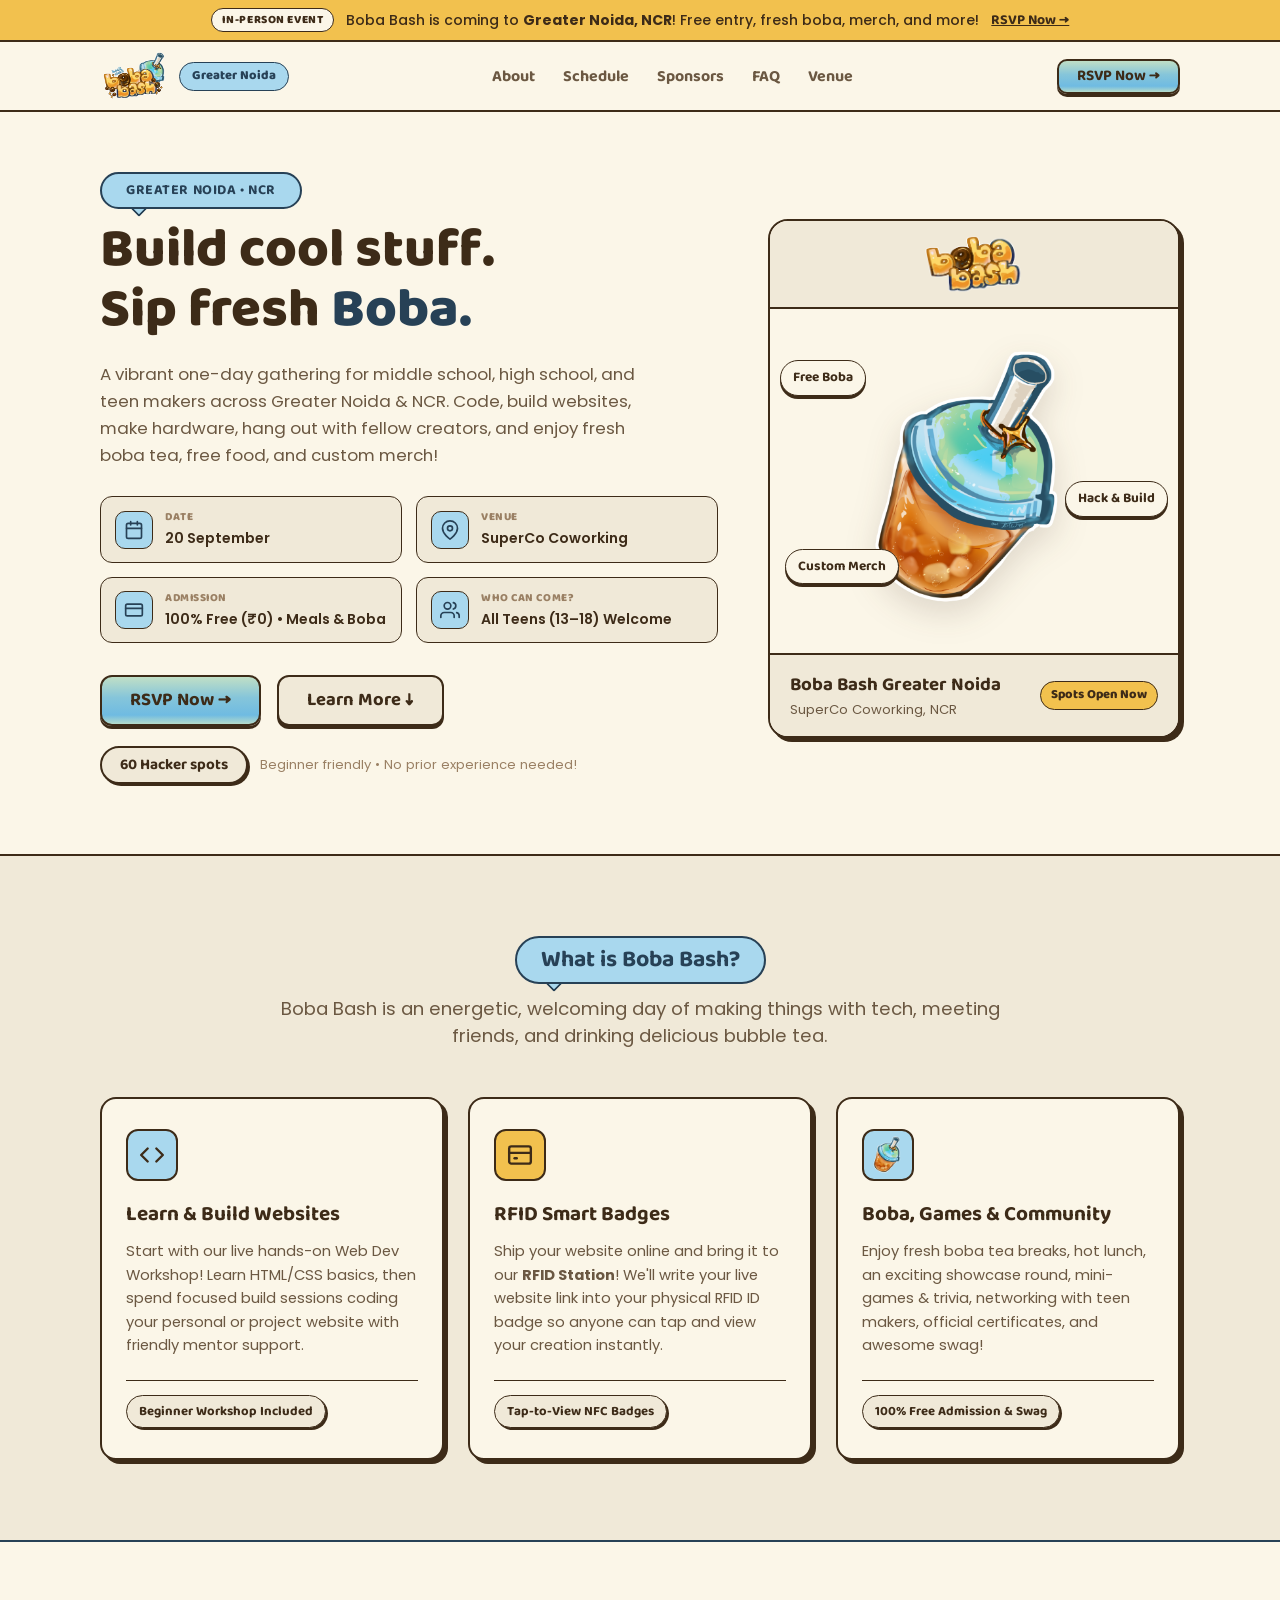
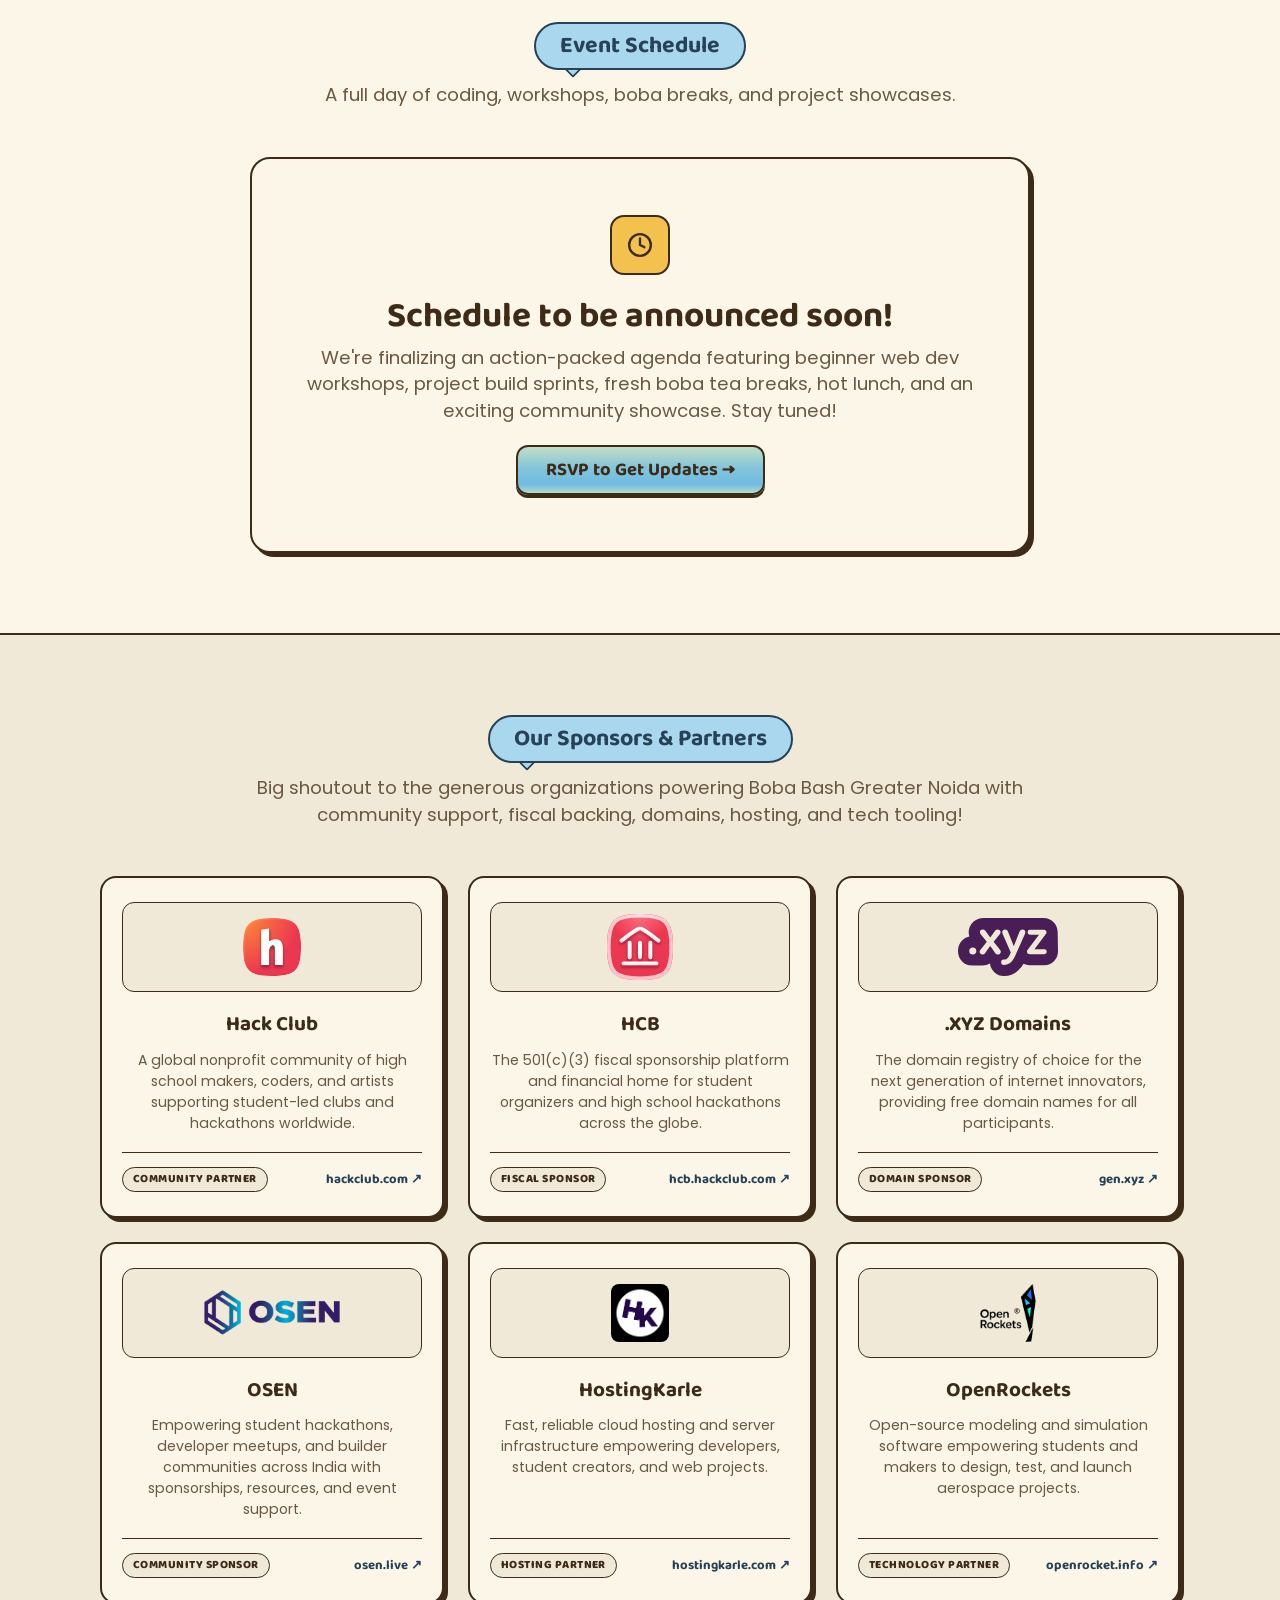
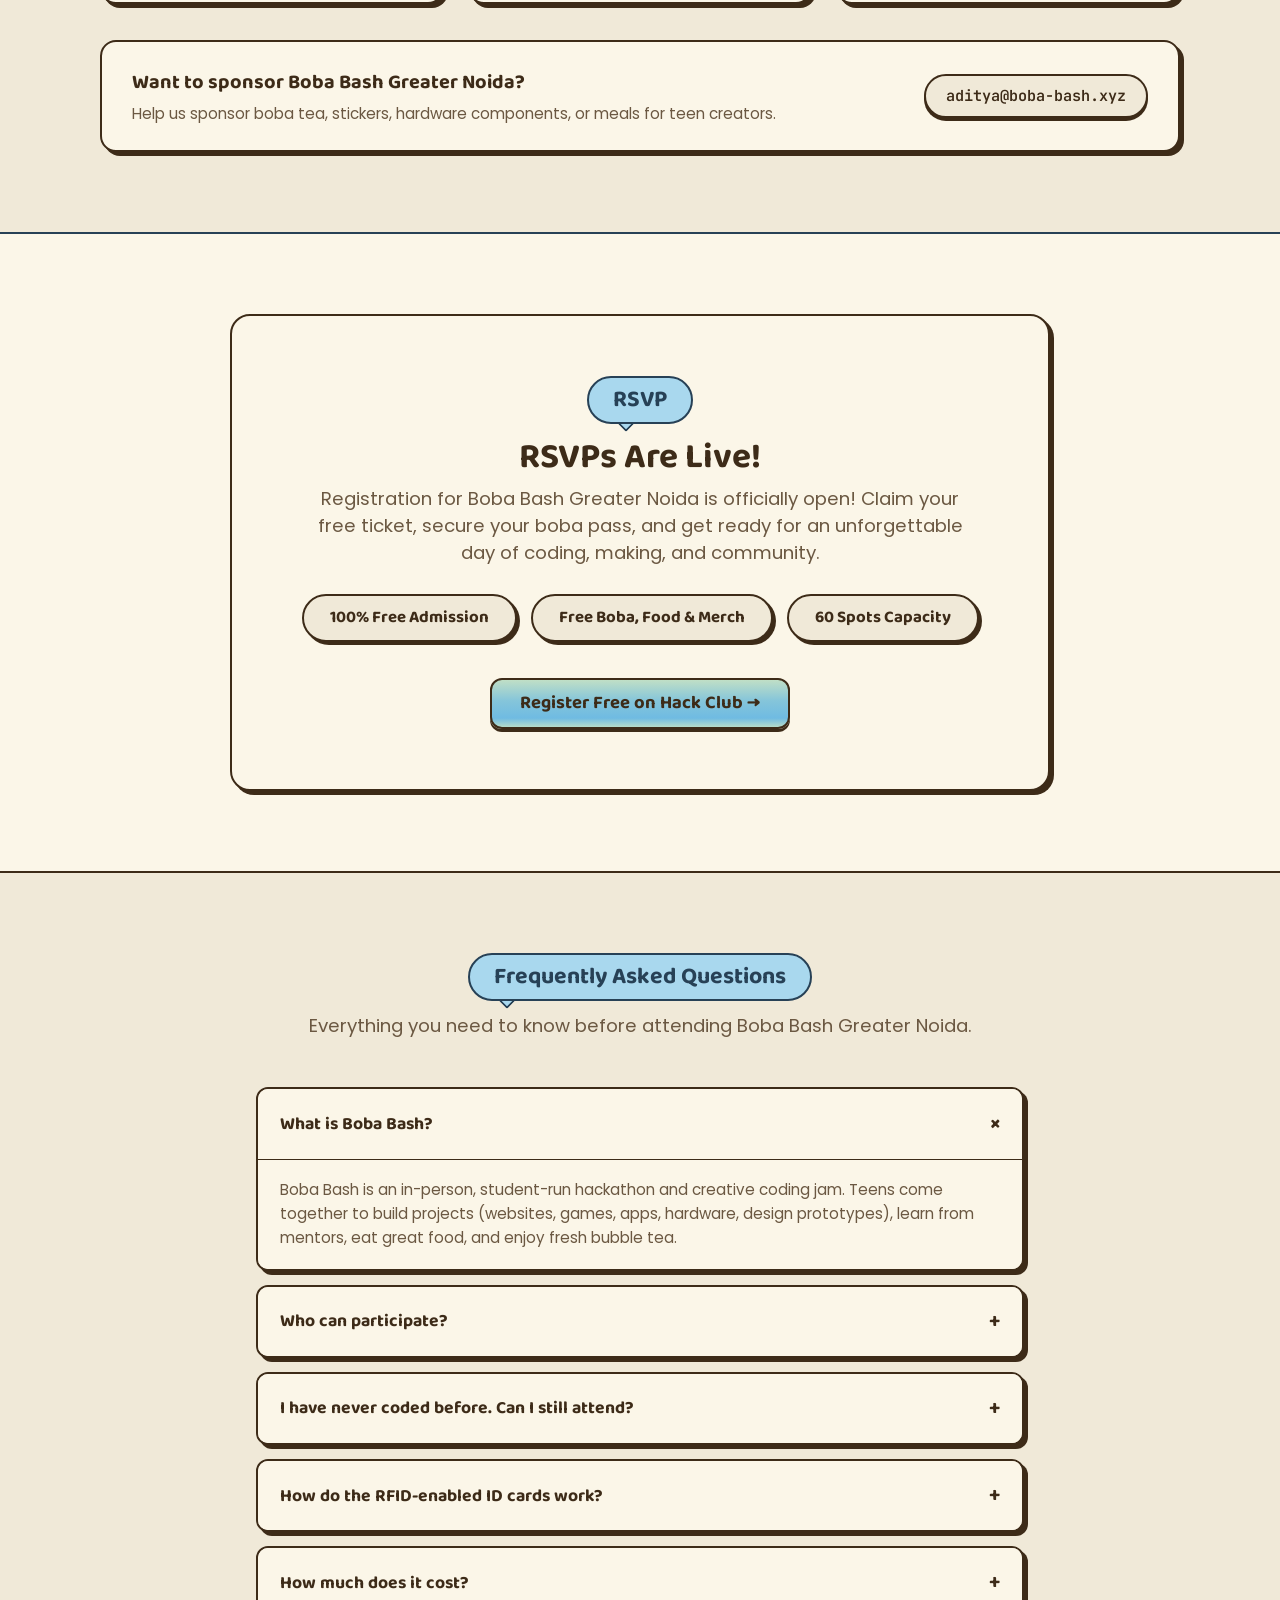
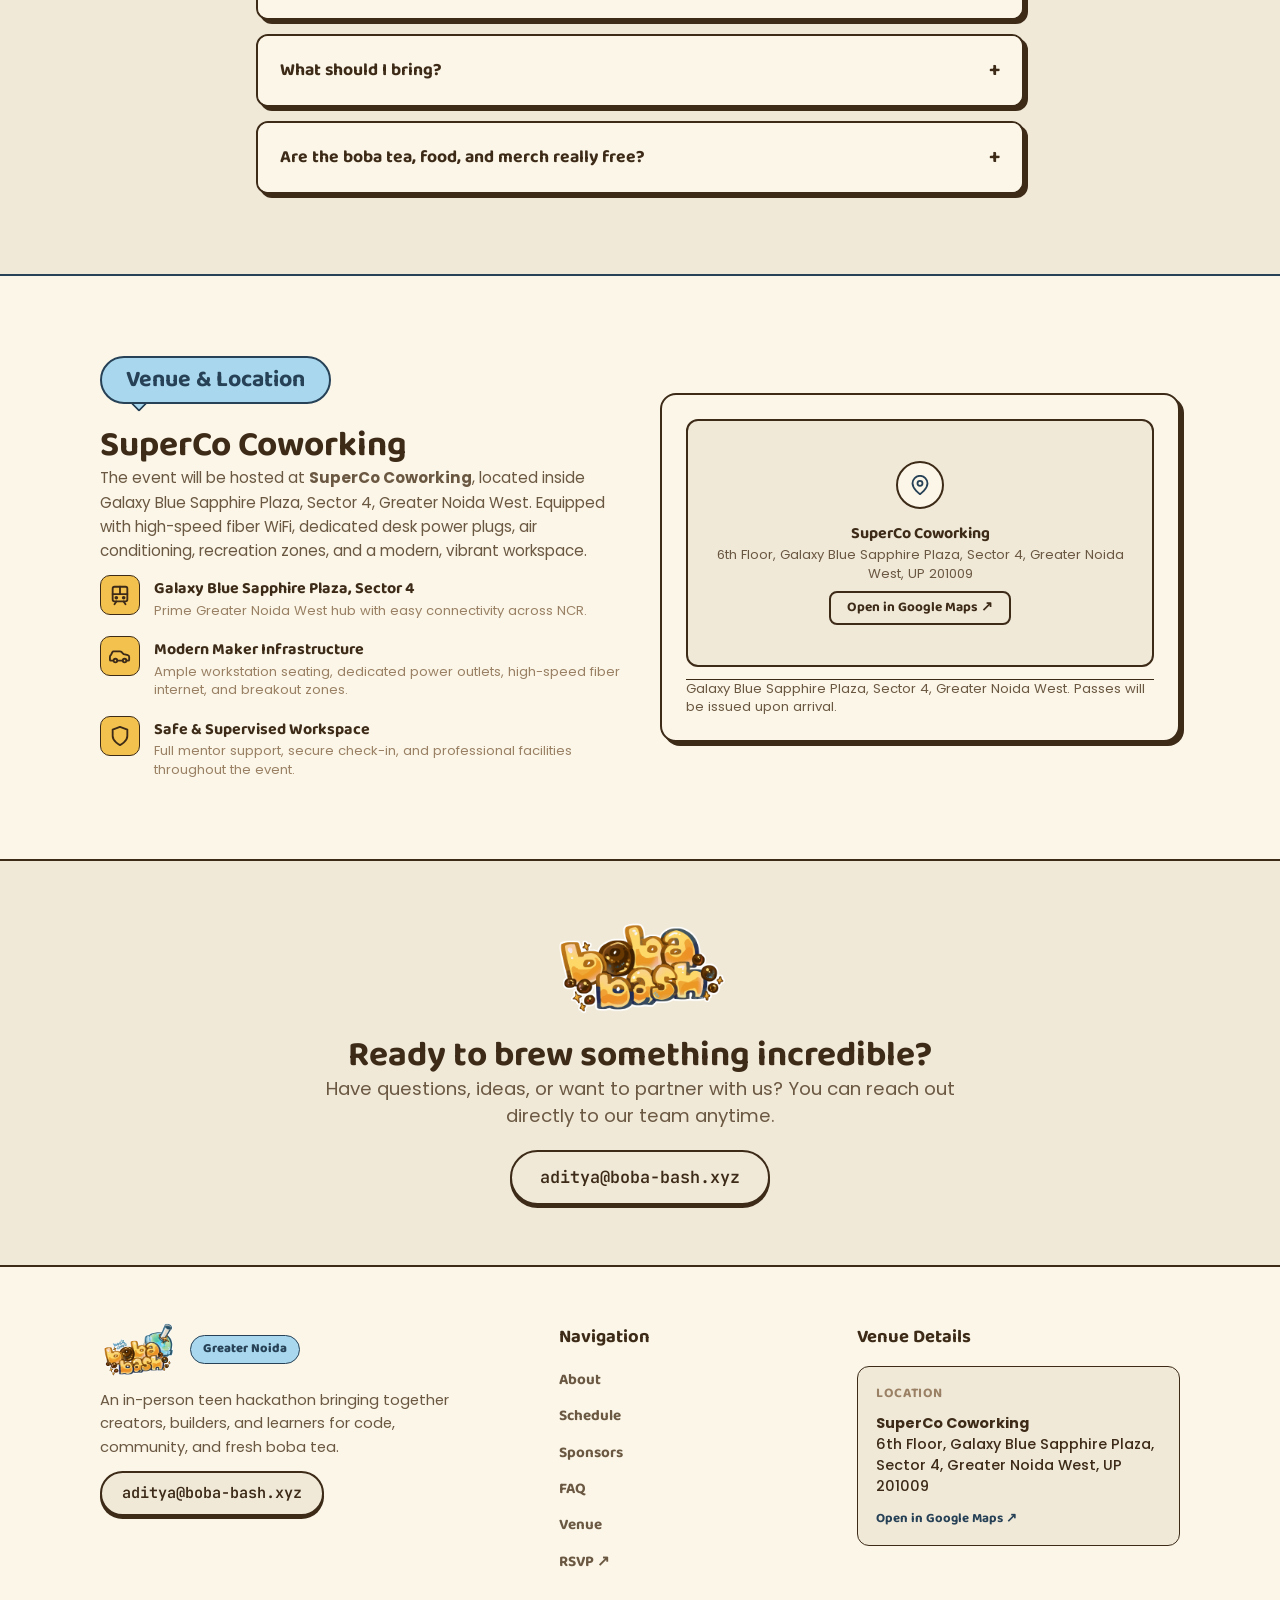
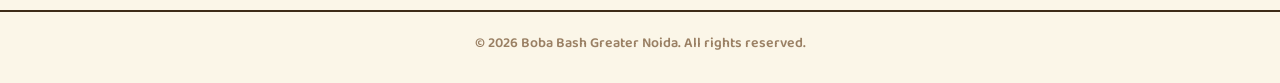
==== index.html @ c767ae52 "Update date label to DATE and set value to 20 September" ====
<!DOCTYPE html>
<html lang="en">
<head>
  <meta charset="UTF-8" />
  <meta name="viewport" content="width=device-width, initial-scale=1.0" />
  <title>Boba Bash Greater Noida | In-Person Teen Hackathon</title>
  
  <!-- Meta tags for social sharing -->
  <meta name="description" content="Boba Bash Greater Noida: A free, beginner-friendly teen hackathon with coding, making cool projects, free boba, meals, and merch in Greater Noida, NCR!" />
  <meta property="og:title" content="Boba Bash Greater Noida" />
  <meta property="og:description" content="Join 60+ teen hackers in Greater Noida for a day of making, learning, free boba, food, and custom merch!" />
  <meta property="og:image" content="cup.png" />
  <link rel="icon" type="image/png" href="cup.png" />
  <meta name="theme-color" content="#fbf6e8" />

  <!-- Fonts from Boba Bash brand guide -->
  <link rel="preconnect" href="https://fonts.googleapis.com" />
  <link rel="preconnect" href="https://fonts.gstatic.com" crossorigin />
  <link href="https://fonts.googleapis.com/css2?family=Baloo+2:wght@500;600;700;800&family=Poppins:ital,wght@0,400;0,500;0,600;0,700;1,500&family=JetBrains+Mono:wght@400;600&display=swap" rel="stylesheet" />

  <link rel="stylesheet" href="style.css" />
</head>
<body>

  <!-- Background decorative floating boba pearls canvas -->
  <div class="floating-boba-container" aria-hidden="true" id="bobaCanvas"></div>

  <!-- Top Announcement Bar in Official Goldenrod -->
  <aside class="top-banner">
    <div class="container banner-content">
      <span class="banner-badge">IN-PERSON EVENT</span>
      <p class="banner-text">Boba Bash is coming to <strong>Greater Noida, NCR</strong>! Free entry, fresh boba, merch, and more!</p>
      <a href="https://bash.hackclub.com/events/50" target="_blank" rel="noopener noreferrer" class="banner-link">RSVP Now &rarr;</a>
    </div>
  </aside>

  <!-- Navigation Header -->
  <header class="site-header">
    <div class="container nav-wrap">
      <a href="#" class="brand-logo-link" aria-label="Boba Bash Greater Noida Home">
        <img src="logofull.png" alt="Boba Bash Logo" class="brand-logo" />
        <span class="city-pill">Greater Noida</span>
      </a>

      <nav class="nav-links" id="navLinks" aria-label="Main Navigation">
        <a href="#about" class="nav-link">About</a>
        <a href="#schedule" class="nav-link">Schedule</a>
        <a href="#sponsors" class="nav-link">Sponsors</a>
        <a href="#faq" class="nav-link">FAQ</a>
        <a href="#venue" class="nav-link">Venue</a>
      </nav>

      <div class="nav-actions">
        <a href="https://bash.hackclub.com/events/50" target="_blank" rel="noopener noreferrer" class="btn btn-gradient btn-nav">
          RSVP Now &rarr;
        </a>
        <button class="mobile-toggle" id="menuToggle" aria-label="Toggle navigation menu" aria-expanded="false" aria-controls="navLinks">
          <span></span>
          <span></span>
          <span></span>
        </button>
      </div>
    </div>
  </header>
  <div class="mobile-backdrop" id="menuBackdrop" aria-hidden="true"></div>

  <!-- Hero Section -->
  <section class="hero-section">
    <div class="container hero-grid">
      <div class="hero-text-col">
        
        <!-- Speech Bubble Badge Component from Brand Guide -->
        <div class="speech-bubble">
          <div class="bubble-pill">
            <span class="hero-badge-text">GREATER NOIDA • NCR</span>
          </div>
          <div class="bubble_tail" aria-hidden="true"></div>
        </div>

        <h1 class="hero-title font-display">
          Build cool stuff.<br />
          Sip fresh <span class="highlight-boba">Boba.</span>
        </h1>

        <p class="hero-description text-body">
          A vibrant one-day gathering for middle school, high school, and teen makers across Greater Noida &amp; NCR. Code, build websites, make hardware, hang out with fellow creators, and enjoy fresh boba tea, free food, and custom merch!
        </p>

        <!-- Quick Event Meta Tags with Crisp SVG Icons -->
        <div class="event-meta-cards">
          <div class="meta-card">
            <div class="meta-icon-box">
              <svg class="meta-svg" viewBox="0 0 24 24" fill="none" stroke-width="2" stroke-linecap="round" stroke-linejoin="round">
                <rect x="3" y="4" width="18" height="18" rx="2" ry="2"></rect>
                <line x1="16" y1="2" x2="16" y2="6"></line>
                <line x1="8" y1="2" x2="8" y2="6"></line>
                <line x1="3" y1="10" x2="21" y2="10"></line>
              </svg>
            </div>
            <div class="meta-info">
              <span class="meta-label">DATE</span>
              <strong class="meta-value">20 September</strong>
            </div>
          </div>

          <div class="meta-card">
            <div class="meta-icon-box">
              <svg class="meta-svg" viewBox="0 0 24 24" fill="none" stroke-width="2" stroke-linecap="round" stroke-linejoin="round">
                <path d="M21 10c0 7-9 13-9 13s-9-6-9-13a9 9 0 0 1 18 0z"></path>
                <circle cx="12" cy="10" r="3"></circle>
              </svg>
            </div>
            <div class="meta-info">
              <span class="meta-label">VENUE</span>
              <strong class="meta-value">SuperCo Coworking</strong>
            </div>
          </div>

          <div class="meta-card">
            <div class="meta-icon-box">
              <svg class="meta-svg" viewBox="0 0 24 24" fill="none" stroke-width="2" stroke-linecap="round" stroke-linejoin="round">
                <rect x="2" y="5" width="20" height="14" rx="2"></rect>
                <line x1="2" y1="10" x2="22" y2="10"></line>
              </svg>
            </div>
            <div class="meta-info">
              <span class="meta-label">ADMISSION</span>
              <strong class="meta-value">100% Free (₹0) • Meals &amp; Boba</strong>
            </div>
          </div>

          <div class="meta-card">
            <div class="meta-icon-box">
              <svg class="meta-svg" viewBox="0 0 24 24" fill="none" stroke-width="2" stroke-linecap="round" stroke-linejoin="round">
                <path d="M17 21v-2a4 4 0 0 0-4-4H5a4 4 0 0 0-4 4v2"></path>
                <circle cx="9" cy="7" r="4"></circle>
                <path d="M23 21v-2a4 4 0 0 0-3-3.87"></path>
                <path d="M16 3.13a4 4 0 0 1 0 7.75"></path>
              </svg>
            </div>
            <div class="meta-info">
              <span class="meta-label">WHO CAN COME?</span>
              <strong class="meta-value">All Teens (13–18) Welcome</strong>
            </div>
          </div>
        </div>

        <!-- CTA Buttons -->
        <div class="hero-cta-group">
          <a href="https://bash.hackclub.com/events/50" target="_blank" rel="noopener noreferrer" class="btn btn-gradient btn-lg">
            RSVP Now &rarr;
          </a>
          <a href="#about" class="btn btn-surface btn-lg">
            Learn More &darr;
          </a>
        </div>

        <div class="hero-social-proof">
          <span class="pill-badge">
            60 Hacker spots
          </span>
          <span class="text-caption text-ink-soft">Beginner friendly • No prior experience needed!</span>
        </div>

      </div>

      <!-- Hero Mascot & Cup Visual -->
      <div class="hero-visual-col">
        <div class="hero-illustration-card border-line bg-surface shadow-card border-2">
          <div class="mascot-badge-tag">
            <img src="logowordmark.png" alt="Boba Bash Wordmark" class="wordmark-hero" />
          </div>

          <div class="cup-display-wrapper">
            <img src="cup.png" alt="Boba Bash Cup Icon" class="boba-cup-hero" />
            
            <div class="floating-sticker sticker-1 shadow-control">
              <span>Free Boba</span>
            </div>
            <div class="floating-sticker sticker-2 shadow-control">
              <span>Hack &amp; Build</span>
            </div>
            <div class="floating-sticker sticker-3 shadow-control">
              <span>Custom Merch</span>
            </div>
          </div>

          <div class="card-footer-note bg-surface-alt border-line border-t-2">
            <div class="flex items-center justify-between">
              <div>
                <h3 class="font-display font-bold text-ink mb-0">Boba Bash Greater Noida</h3>
                <p class="text-caption text-ink-muted">SuperCo Coworking, NCR</p>
              </div>
              <span class="status-pill font-display">Spots Open Now</span>
            </div>
          </div>
        </div>
      </div>
    </div>
  </section>

  <!-- About Section -->
  <section id="about" class="section bg-surface-alt border-line border-t-2 border-b-2">
    <div class="container">
      <div class="section-header text-center">
        <!-- Bubble Header from Brand Guide -->
        <div class="speech-bubble">
          <div class="bubble-pill">
            <h2 class="text-heading">What is Boba Bash?</h2>
          </div>
          <div class="bubble_tail" aria-hidden="true"></div>
        </div>
        <p class="text-subheading text-ink-muted max-w-3xl mx-auto">
          Boba Bash is an energetic, welcoming day of making things with tech, meeting friends, and drinking delicious bubble tea.
        </p>
      </div>

      <div class="cards-grid-3">
        <!-- Card 1 -->
        <div class="about-card border-line border-2 shadow-card">
          <div class="about-card-icon bg-bubble border-line border-2">
            <svg class="feature-svg" viewBox="0 0 24 24" fill="none" stroke-width="2.2" stroke-linecap="round" stroke-linejoin="round">
              <polyline points="16 18 22 12 16 6"></polyline>
              <polyline points="8 6 2 12 8 18"></polyline>
            </svg>
          </div>
          <h3 class="about-card-title font-display font-bold">Learn &amp; Build Websites</h3>
          <p class="about-card-desc">
            Start with our live hands-on Web Dev Workshop! Learn HTML/CSS basics, then spend focused build sessions coding your personal or project website with friendly mentor support.
          </p>
          <div class="about-card-footer">
            <span class="about-tag">Beginner Workshop Included</span>
          </div>
        </div>

        <!-- Card 2 -->
        <div class="about-card border-line border-2 shadow-card">
          <div class="about-card-icon bg-goldenrod border-line border-2">
            <svg class="feature-svg" viewBox="0 0 24 24" fill="none" stroke-width="2.2" stroke-linecap="round" stroke-linejoin="round">
              <rect x="2" y="4" width="20" height="16" rx="2"></rect>
              <line x1="2" y1="10" x2="22" y2="10"></line>
              <path d="M7 15h2"></path>
            </svg>
          </div>
          <h3 class="about-card-title font-display font-bold">RFID Smart Badges</h3>
          <p class="about-card-desc">
            Ship your website online and bring it to our <strong>RFID Station</strong>! We'll write your live website link into your physical RFID ID badge so anyone can tap and view your creation instantly.
          </p>
          <div class="about-card-footer">
            <span class="about-tag">Tap-to-View NFC Badges</span>
          </div>
        </div>

        <!-- Card 3 -->
        <div class="about-card border-line border-2 shadow-card">
          <div class="about-card-icon bg-bubble border-line border-2">
            <img src="cup.png" alt="Boba Cup" class="feature-cup-img" />
          </div>
          <h3 class="about-card-title font-display font-bold">Boba, Games &amp; Community</h3>
          <p class="about-card-desc">
            Enjoy fresh boba tea breaks, hot lunch, an exciting showcase round, mini-games &amp; trivia, networking with teen makers, official certificates, and awesome swag!
          </p>
          <div class="about-card-footer">
            <span class="about-tag">100% Free Admission &amp; Swag</span>
          </div>
        </div>
      </div>
    </div>
  </section>

  <!-- Schedule Section -->
  <section id="schedule" class="section">
    <div class="container text-center">
      <div class="section-header text-center">
        <!-- Bubble Header from Brand Guide -->
        <div class="speech-bubble">
          <div class="bubble-pill">
            <h2 class="text-heading">Event Schedule</h2>
          </div>
          <div class="bubble_tail" aria-hidden="true"></div>
        </div>
        <p class="text-subheading text-ink-muted max-w-3xl mx-auto">
          A full day of coding, workshops, boba breaks, and project showcases.
        </p>
      </div>

      <div class="schedule-tba-card border-line bg-surface shadow-card border-2">
        <div class="schedule-tba-icon bg-goldenrod border-line border-2">
          <svg class="feature-svg" viewBox="0 0 24 24" fill="none" stroke-width="2.2" stroke-linecap="round" stroke-linejoin="round">
            <circle cx="12" cy="12" r="10"></circle>
            <polyline points="12 6 12 12 16 14"></polyline>
          </svg>
        </div>
        <h3 class="font-display text-title font-bold text-ink mb-2">Schedule to be announced soon!</h3>
        <p class="text-subheading text-ink-muted max-w-xl mx-auto mb-4">
          We're finalizing an action-packed agenda featuring beginner web dev workshops, project build sprints, fresh boba tea breaks, hot lunch, and an exciting community showcase. Stay tuned!
        </p>
        <div class="flex justify-center">
          <a href="https://bash.hackclub.com/events/50" target="_blank" rel="noopener noreferrer" class="btn btn-gradient btn-lg">
            RSVP to Get Updates &rarr;
          </a>
        </div>
      </div>
    </div>
  </section>

  <!-- Sponsors & Partners Section -->
  <section id="sponsors" class="section bg-surface-alt border-line border-t-2 border-b-2">
    <div class="container">
      <div class="section-header text-center">
        <!-- Bubble Header from Brand Guide -->
        <div class="speech-bubble">
          <div class="bubble-pill">
            <h2 class="text-heading">Our Sponsors &amp; Partners</h2>
          </div>
          <div class="bubble_tail" aria-hidden="true"></div>
        </div>
        <p class="text-subheading text-ink-muted max-w-3xl mx-auto">
          Big shoutout to the generous organizations powering Boba Bash Greater Noida with community support, fiscal backing, domains, hosting, and tech tooling!
        </p>
      </div>

      <div class="sponsors-grid">
        <!-- Sponsor 1: Hack Club -->
        <div class="sponsor-card border-line border-2 shadow-card">
          <div class="sponsor-logo-wrap">
            <img src="hack-club-icon-rounded.svg" alt="Hack Club Logo" class="sponsor-logo-img" />
          </div>
          <h3 class="sponsor-name font-display font-bold">Hack Club</h3>
          <p class="sponsor-desc">
            A global nonprofit community of high school makers, coders, and artists supporting student-led clubs and hackathons worldwide.
          </p>
          <div class="sponsor-footer">
            <span class="sponsor-badge">COMMUNITY PARTNER</span>
            <a href="https://hackclub.com" target="_blank" rel="noopener noreferrer" class="sponsor-link">hackclub.com &nearr;</a>
          </div>
        </div>

        <!-- Sponsor 2: HCB -->
        <div class="sponsor-card border-line border-2 shadow-card">
          <div class="sponsor-logo-wrap">
            <img src="hcb-icon-icon-original.svg" alt="HCB Logo" class="sponsor-logo-img sponsor-logo-hcb" />
          </div>
          <h3 class="sponsor-name font-display font-bold">HCB</h3>
          <p class="sponsor-desc">
            The 501(c)(3) fiscal sponsorship platform and financial home for student organizers and high school hackathons across the globe.
          </p>
          <div class="sponsor-footer">
            <span class="sponsor-badge">FISCAL SPONSOR</span>
            <a href="https://hcb.hackclub.com" target="_blank" rel="noopener noreferrer" class="sponsor-link">hcb.hackclub.com &nearr;</a>
          </div>
        </div>

        <!-- Sponsor 3: .XYZ Domains -->
        <div class="sponsor-card border-line border-2 shadow-card">
          <div class="sponsor-logo-wrap">
            <img src="xyz-logo-color.svg" alt=".XYZ Logo" class="sponsor-logo-img" />
          </div>
          <h3 class="sponsor-name font-display font-bold">.XYZ Domains</h3>
          <p class="sponsor-desc">
            The domain registry of choice for the next generation of internet innovators, providing free domain names for all participants.
          </p>
          <div class="sponsor-footer">
            <span class="sponsor-badge">DOMAIN SPONSOR</span>
            <a href="https://gen.xyz" target="_blank" rel="noopener noreferrer" class="sponsor-link">gen.xyz &nearr;</a>
          </div>
        </div>

        <!-- Sponsor 4: OSEN -->
        <div class="sponsor-card border-line border-2 shadow-card">
          <div class="sponsor-logo-wrap">
            <img src="OSEN.png" alt="OSEN Logo" class="sponsor-logo-img" />
          </div>
          <h3 class="sponsor-name font-display font-bold">OSEN</h3>
          <p class="sponsor-desc">
            Empowering student hackathons, developer meetups, and builder communities across India with sponsorships, resources, and event support.
          </p>
          <div class="sponsor-footer">
            <span class="sponsor-badge">COMMUNITY SPONSOR</span>
            <a href="https://osen.live" target="_blank" rel="noopener noreferrer" class="sponsor-link">osen.live &nearr;</a>
          </div>
        </div>

        <!-- Sponsor 5: HostingKarle -->
        <div class="sponsor-card border-line border-2 shadow-card">
          <div class="sponsor-logo-wrap">
            <img src="hostingKarle-logo.png" alt="HostingKarle Logo" class="sponsor-logo-img sponsor-logo-rounded" />
          </div>
          <h3 class="sponsor-name font-display font-bold">HostingKarle</h3>
          <p class="sponsor-desc">
            Fast, reliable cloud hosting and server infrastructure empowering developers, student creators, and web projects.
          </p>
          <div class="sponsor-footer">
            <span class="sponsor-badge">HOSTING PARTNER</span>
            <a href="https://hostingkarle.com/" target="_blank" rel="noopener noreferrer" class="sponsor-link">hostingkarle.com &nearr;</a>
          </div>
        </div>

        <!-- Sponsor 6: OpenRockets -->
        <div class="sponsor-card border-line border-2 shadow-card">
          <div class="sponsor-logo-wrap">
            <img src="openrocketsapps_logo.png" alt="OpenRockets Logo" class="sponsor-logo-img" />
          </div>
          <h3 class="sponsor-name font-display font-bold">OpenRockets</h3>
          <p class="sponsor-desc">
            Open-source modeling and simulation software empowering students and makers to design, test, and launch aerospace projects.
          </p>
          <div class="sponsor-footer">
            <span class="sponsor-badge">TECHNOLOGY PARTNER</span>
            <a href="https://openrocket.info/" target="_blank" rel="noopener noreferrer" class="sponsor-link">openrocket.info &nearr;</a>
          </div>
        </div>
      </div>

      <!-- Sponsor Reach-out Card without links -->
      <div class="sponsor-callout-card border-line border-2 shadow-card">
        <div>
          <h3 class="sponsor-callout-title font-display font-bold text-ink mb-1">Want to sponsor Boba Bash Greater Noida?</h3>
          <p class="text-body text-ink-muted mb-0">Help us sponsor boba tea, stickers, hardware components, or meals for teen creators.</p>
        </div>
        <div class="contact-email-badge">
          aditya@boba-bash.xyz
        </div>
      </div>

    </div>
  </section>

  <!-- RSVP Section -->
  <section id="rsvp" class="section">
    <div class="container">
      <div class="rsvp-card-wrapper border-line bg-surface shadow-card border-2 text-center">
        
        <div class="speech-bubble">
          <div class="bubble-pill">
            <h2 class="text-heading">RSVP</h2>
          </div>
          <div class="bubble_tail" aria-hidden="true"></div>
        </div>

        <h3 class="font-display text-title font-bold text-ink">RSVPs Are Live!</h3>
        <p class="text-subheading text-ink-muted max-w-2xl mx-auto mt-2">
          Registration for Boba Bash Greater Noida is officially open! Claim your free ticket, secure your boba pass, and get ready for an unforgettable day of coding, making, and community.
        </p>

        <div class="rsvp-badges">
          <span class="pill-badge pill-badge-lg">
            100% Free Admission
          </span>
          <span class="pill-badge pill-badge-lg">
            Free Boba, Food &amp; Merch
          </span>
          <span class="pill-badge pill-badge-lg">
            60 Spots Capacity
          </span>
        </div>

        <div class="rsvp-action-wrap">
          <a href="https://bash.hackclub.com/events/50" target="_blank" rel="noopener noreferrer" class="btn btn-gradient btn-lg">
            Register Free on Hack Club &rarr;
          </a>
        </div>

      </div>
    </div>
  </section>

  <!-- FAQ Section -->
  <section id="faq" class="section bg-surface-alt border-line border-t-2 border-b-2">
    <div class="container">
      <div class="section-header text-center">
        <div class="speech-bubble">
          <div class="bubble-pill">
            <h2 class="text-heading">Frequently Asked Questions</h2>
          </div>
          <div class="bubble_tail" aria-hidden="true"></div>
        </div>
        <p class="text-subheading text-ink-muted max-w-3xl mx-auto">
          Everything you need to know before attending Boba Bash Greater Noida.
        </p>
      </div>

      <div class="faq-accordion-wrapper max-w-3xl mx-auto">
        
        <details class="faq-item border-line bg-surface shadow-card border-2" open>
          <summary class="faq-question font-display font-bold text-ink">
            <span>What is Boba Bash?</span>
            <span class="faq-chevron">&plus;</span>
          </summary>
          <div class="faq-answer text-body text-ink-muted">
            Boba Bash is an in-person, student-run hackathon and creative coding jam. Teens come together to build projects (websites, games, apps, hardware, design prototypes), learn from mentors, eat great food, and enjoy fresh bubble tea.
          </div>
        </details>

        <details class="faq-item border-line bg-surface shadow-card border-2">
          <summary class="faq-question font-display font-bold text-ink">
            <span>Who can participate?</span>
            <span class="faq-chevron">&plus;</span>
          </summary>
          <div class="faq-answer text-body text-ink-muted">
            Any middle school or high school student (ages ~13–18) in Greater Noida, Noida, Ghaziabad, and across NCR is welcome!
          </div>
        </details>

        <details class="faq-item border-line bg-surface shadow-card border-2">
          <summary class="faq-question font-display font-bold text-ink">
            <span>I have never coded before. Can I still attend?</span>
            <span class="faq-chevron">&plus;</span>
          </summary>
          <div class="faq-answer text-body text-ink-muted">
            <strong>YES, 100%!</strong> Boba Bash is explicitly built to be beginner-friendly. Right after our opening ceremony, we host a dedicated <strong>beginner Web Dev Workshop</strong> where you'll learn how to build and style a website from scratch with friendly mentor guidance!
          </div>
        </details>

        <details class="faq-item border-line bg-surface shadow-card border-2">
          <summary class="faq-question font-display font-bold text-ink">
            <span>How do the RFID-enabled ID cards work?</span>
            <span class="faq-chevron">&plus;</span>
          </summary>
          <div class="faq-answer text-body text-ink-muted">
            Every participant receives an RFID-enabled ID badge at check-in. During the project shipping session, our team will program your badge with your live website link at the RFID station. During the community showcase, attendees can simply tap your card with their phones to instantly open your website!
          </div>
        </details>

        <details class="faq-item border-line bg-surface shadow-card border-2">
          <summary class="faq-question font-display font-bold text-ink">
            <span>How much does it cost?</span>
            <span class="faq-chevron">&plus;</span>
          </summary>
          <div class="faq-answer text-body text-ink-muted">
            It is <strong>completely free (₹0)</strong>! Thanks to our sponsors and community partners, your admission, meals, boba drinks, stickers, and swag are fully covered.
          </div>
        </details>

        <details class="faq-item border-line bg-surface shadow-card border-2">
          <summary class="faq-question font-display font-bold text-ink">
            <span>What should I bring?</span>
            <span class="faq-chevron">&plus;</span>
          </summary>
          <div class="faq-answer text-body text-ink-muted">
            Bring your laptop, charger, student ID, a water bottle, and a curious mindset! If you don't have a laptop, reach out to our team in advance and we'll try our best to work out a solution for you!
          </div>
        </details>

        <details class="faq-item border-line bg-surface shadow-card border-2">
          <summary class="faq-question font-display font-bold text-ink">
            <span>Are the boba tea, food, and merch really free?</span>
            <span class="faq-chevron">&plus;</span>
          </summary>
          <div class="faq-answer text-body text-ink-muted">
            <strong>YES, 100%!</strong> Thanks to our generous sponsors and partners, freshly brewed bubble tea, hot lunch, snacks, sticker packs, and custom event merchandise are completely free for all registered participants.
          </div>
        </details>

      </div>
    </div>
  </section>

  <!-- Venue & Travel Section -->
  <section id="venue" class="section">
    <div class="container">
      <div class="venue-grid">
        <div class="venue-info-col">
          <div class="speech-bubble">
            <div class="bubble-pill">
              <h2 class="text-heading">Venue &amp; Location</h2>
            </div>
            <div class="bubble_tail" aria-hidden="true"></div>
          </div>
          <h3 class="font-display text-title font-bold text-ink mt-2">SuperCo Coworking</h3>
          <p class="text-body text-ink-muted">
            The event will be hosted at <strong>SuperCo Coworking</strong>, located inside Galaxy Blue Sapphire Plaza, Sector 4, Greater Noida West. Equipped with high-speed fiber WiFi, dedicated desk power plugs, air conditioning, recreation zones, and a modern, vibrant workspace.
          </p>

          <div class="venue-points mt-3">
            <div class="venue-point">
              <div class="point-icon">
                <svg class="point-svg" viewBox="0 0 24 24" fill="none" stroke-width="2" stroke-linecap="round" stroke-linejoin="round">
                  <rect x="4" y="3" width="16" height="16" rx="2"></rect>
                  <path d="M4 11h16"></path>
                  <path d="M12 3v8"></path>
                  <path d="m8 19-2 3"></path>
                  <path d="m16 19 2 3"></path>
                  <circle cx="8" cy="15" r="1"></circle>
                  <circle cx="16" cy="15" r="1"></circle>
                </svg>
              </div>
              <div>
                <strong class="font-display text-ink">Galaxy Blue Sapphire Plaza, Sector 4</strong>
                <p class="text-caption text-ink-soft">Prime Greater Noida West hub with easy connectivity across NCR.</p>
              </div>
            </div>

            <div class="venue-point">
              <div class="point-icon">
                <svg class="point-svg" viewBox="0 0 24 24" fill="none" stroke-width="2" stroke-linecap="round" stroke-linejoin="round">
                  <path d="M19 17h2c.6 0 1-.4 1-1v-3c0-.9-.7-1.7-1.5-1.9C18.7 10.6 16 10 16 10s-1.3-1.4-2.2-2.3c-.5-.4-1.1-.7-1.8-.7H5c-.6 0-1.1.4-1.4.9l-1.4 2.9C1.5 11.2 1 12 1 13v3c0 .6.4 1 1 1h2"></path>
                  <circle cx="7" cy="17" r="2"></circle>
                  <path d="M9 17h6"></path>
                  <circle cx="17" cy="17" r="2"></circle>
                </svg>
              </div>
              <div>
                <strong class="font-display text-ink">Modern Maker Infrastructure</strong>
                <p class="text-caption text-ink-soft">Ample workstation seating, dedicated power outlets, high-speed fiber internet, and breakout zones.</p>
              </div>
            </div>

            <div class="venue-point">
              <div class="point-icon">
                <svg class="point-svg" viewBox="0 0 24 24" fill="none" stroke-width="2" stroke-linecap="round" stroke-linejoin="round">
                  <path d="M12 22s8-4 8-10V5l-8-3-8 3v7c0 6 8 10 8 10z"></path>
                </svg>
              </div>
              <div>
                <strong class="font-display text-ink">Safe &amp; Supervised Workspace</strong>
                <p class="text-caption text-ink-soft">Full mentor support, secure check-in, and professional facilities throughout the event.</p>
              </div>
            </div>
          </div>
        </div>

        <div class="venue-card-col">
          <div class="border-line bg-surface shadow-card border-2 p-5 venue-box">
            <div class="venue-map-placeholder border-line border-2">
              <div class="map-inner">
                <div class="map-pin">
                  <svg class="meta-svg" viewBox="0 0 24 24" fill="none" stroke-width="2.2" stroke-linecap="round" stroke-linejoin="round">
                    <path d="M21 10c0 7-9 13-9 13s-9-6-9-13a9 9 0 0 1 18 0z"></path>
                    <circle cx="12" cy="10" r="3"></circle>
                  </svg>
                </div>
                <h4 class="font-display font-bold text-ink">SuperCo Coworking</h4>
                <p class="text-caption text-ink-muted">6th Floor, Galaxy Blue Sapphire Plaza, Sector 4, Greater Noida West, UP 201009</p>
                <a href="https://maps.app.goo.gl/tVYwBGp5f9iKK5hE9" target="_blank" rel="noopener noreferrer" class="btn btn-surface btn-sm mt-2">
                  Open in Google Maps &nearr;
                </a>
              </div>
            </div>
            <div class="venue-extra-info mt-3 pt-3 border-line border-t">
              <p class="text-caption text-ink-muted mb-0">
                Galaxy Blue Sapphire Plaza, Sector 4, Greater Noida West. Passes will be issued upon arrival.
              </p>
            </div>
          </div>
        </div>
      </div>
    </div>
  </section>

  <!-- Community Reachout Banner -->
  <section class="section-cta bg-surface-alt border-line border-t-2">
    <div class="container text-center">
      <div class="mascot-row mb-3">
        <img src="logodetail.png" alt="Boba Bash Mascot Detail" class="footer-mascot" />
      </div>
      <h2 class="font-display text-title font-bold text-ink">Ready to brew something incredible?</h2>
      <p class="text-subheading text-ink-muted max-w-2xl mx-auto mb-4">
        Have questions, ideas, or want to partner with us? You can reach out directly to our team anytime.
      </p>
      <div class="flex justify-center gap-3 flex-wrap">
        <div class="contact-email-badge contact-email-badge-lg">
          aditya@boba-bash.xyz
        </div>
      </div>
    </div>
  </section>

  <!-- Redesigned Clean Site Footer -->
  <footer class="site-footer">
    <div class="container footer-main-grid">
      
      <!-- Brand & Info Column -->
      <div class="footer-brand-wrap">
        <div class="footer-logo-row">
          <img src="logofull.png" alt="Boba Bash Logo" class="footer-logo" />
          <span class="city-pill">Greater Noida</span>
        </div>
        <p class="footer-desc">
          An in-person teen hackathon bringing together creators, builders, and learners for code, community, and fresh boba tea.
        </p>
        <div class="contact-email-badge footer-email-badge">
          aditya@boba-bash.xyz
        </div>
      </div>

      <!-- Quick Navigation Column -->
      <div class="footer-nav-col">
        <h4 class="footer-col-title">Navigation</h4>
        <ul class="footer-nav-list">
          <li><a href="#about">About</a></li>
          <li><a href="#schedule">Schedule</a></li>
          <li><a href="#sponsors">Sponsors</a></li>
          <li><a href="#faq">FAQ</a></li>
          <li><a href="#venue">Venue</a></li>
          <li><a href="https://bash.hackclub.com/events/50" target="_blank" rel="noopener noreferrer">RSVP &nearr;</a></li>
        </ul>
      </div>

      <!-- Event Venue Quick Card -->
      <div class="footer-info-col">
        <h4 class="footer-col-title">Venue Details</h4>
        <div class="footer-info-card">
          <span class="footer-info-heading">Location</span>
          <p class="footer-info-body mb-0">
            <strong>SuperCo Coworking</strong><br />
            6th Floor, Galaxy Blue Sapphire Plaza, Sector 4, Greater Noida West, UP 201009
          </p>
          <a href="https://maps.app.goo.gl/tVYwBGp5f9iKK5hE9" target="_blank" rel="noopener noreferrer" class="sponsor-link mt-1">
            Open in Google Maps &nearr;
          </a>
        </div>
      </div>

    </div>

    <!-- Clean Bottom Bar -->
    <div class="footer-bottom-bar">
      <div class="container">
        <p class="footer-copyright">
          &copy; 2026 Boba Bash Greater Noida. All rights reserved.
        </p>
      </div>
    </div>
  </footer>

  <script src="script.js"></script>
</body>
</html>
---- style.css ----
/* ==========================================================================
   Boba Bash Greater Noida - Design System & Stylesheet
   Based strictly on the official Boba Bash Branding Guide
   (https://boba-bash-brand.vercel.app)
   ========================================================================== */

:root {
  /* Official Brand Colors */
  --bubble: #a9d8ee;
  --bubble-ink: #274156;
  --surface: #fbf6e8;
  --surface-alt: #f0e9d8;
  --ink: #3d2b18;
  --ink-muted: #6b5842;
  --ink-soft: #9a8064;
  --line: #3d2b18;
  --goldenrod: #f2c14e;
  --apply-gradient: linear-gradient(180deg, #c0dfc6 0%, #85c5da 44%, #6fbbe2 81%, #b6dbc9 100%);
  
  /* Fonts */
  --font-display: 'Baloo 2', cursive, sans-serif;
  --font-body: 'Poppins', sans-serif;
  --font-mono: 'JetBrains Mono', monospace;

  /* Shadows */
  --shadow-card: 4px 4px 0 var(--line);
  --shadow-card-hover: 6px 6px 0 var(--line);
  --shadow-control: 0 3px 0 0 var(--line);
  --shadow-control-pressed: 0 1px 0 0 var(--line);
  --shadow-bubble: 0 2px 0 0 var(--bubble-ink);
}

/* Base Reset & Typography */
* {
  box-sizing: border-box;
  margin: 0;
  padding: 0;
}

html {
  scroll-behavior: smooth;
  scroll-padding-top: 85px;
  font-size: 16px;
}

body {
  font-family: var(--font-body);
  background-color: var(--surface);
  color: var(--ink);
  line-height: 1.6;
  position: relative;
  overflow-x: hidden;
  -webkit-font-smoothing: antialiased;
}

/* Typography Classes matching Guide */
.font-display {
  font-family: var(--font-display);
}

.font-bold {
  font-weight: 700;
}

.text-title {
  font-size: 2.2rem;
  line-height: 1.2;
}

.text-heading {
  font-size: 1.45rem;
  line-height: 1.25;
}

.text-subheading {
  font-size: 1.15rem;
  line-height: 1.45;
}

.text-body {
  font-size: 0.95rem;
  line-height: 1.6;
}

.text-caption {
  font-size: 0.82rem;
  line-height: 1.4;
}

.text-ink { color: var(--ink); }
.text-ink-muted { color: var(--ink-muted); }
.text-ink-soft { color: var(--ink-soft); }
.text-bubble-ink { color: var(--bubble-ink); }

.bg-surface { background-color: var(--surface); }
.bg-surface-alt { background-color: var(--surface-alt); }
.bg-bubble { background-color: var(--bubble); }
.bg-goldenrod { background-color: var(--goldenrod); }

.border-line { border-color: var(--line); }
.border-bubble-ink { border-color: var(--bubble-ink); }

.border { border: 1px solid var(--line); }
.border-2 { border: 2px solid var(--line); }
.border-t-2 { border-top: 2px solid var(--line); }
.border-b-2 { border-bottom: 2px solid var(--line); }
.border-t { border-top: 1px solid var(--line); }
.border-r-2 { border-right: 2px solid var(--bubble-ink); }
.border-b-2 { border-bottom: 2px solid var(--bubble-ink); }

.shadow-card { box-shadow: var(--shadow-card); }
.shadow-control { box-shadow: var(--shadow-control); }

/* Layout Helpers */
.container {
  width: 100%;
  max-width: 1120px;
  margin: 0 auto;
  padding: 0 20px;
}

.relative { position: relative; }
.absolute { position: absolute; }
.inline-block { display: inline-block; }
.inline-flex { display: inline-flex; }
.flex { display: flex; }
.flex-col { flex-direction: column; }
.flex-1 { flex: 1 1 0%; }
.flex-wrap { flex-wrap: wrap; }
.items-center { align-items: center; }
.items-start { align-items: flex-start; }
.justify-between { justify-content: space-between; }
.justify-center { justify-content: center; }
.text-center { text-align: center; }
.mx-auto { margin-left: auto; margin-right: auto; }
.max-w-3xl { max-width: 48rem; }
.max-w-2xl { max-width: 42rem; }

.gap-1\.5 { gap: 6px; }
.gap-2 { gap: 8px; }
.gap-3 { gap: 12px; }
.gap-4 { gap: 16px; }

.mt-1 { margin-top: 4px; }
.mt-2 { margin-top: 8px; }
.mt-3 { margin-top: 12px; }
.mt-4 { margin-top: 18px; }
.mb-0 { margin-bottom: 0; }
.mb-1 { margin-bottom: 4px; }
.mb-2 { margin-bottom: 8px; }
.mb-3 { margin-bottom: 12px; }
.mb-4 { margin-bottom: 20px; }
.p-4 { padding: 16px; }
.p-5 { padding: 24px; }

.rounded-full { border-radius: 9999px; }

/* Accessible Focus States */
a:focus-visible,
button:focus-visible,
summary:focus-visible {
  outline: 3px solid var(--bubble);
  outline-offset: 2px;
}

/* Floating Ambient Boba Canvas */
.floating-boba-container {
  position: fixed;
  top: 0;
  left: 0;
  width: 100vw;
  height: 100vh;
  pointer-events: none;
  z-index: 0;
  overflow: hidden;
}

.floating-pearl {
  position: absolute;
  bottom: -40px;
  background-color: var(--ink);
  border-radius: 50%;
  opacity: 0.1;
  animation: floatUp linear infinite;
}

@keyframes floatUp {
  0% {
    transform: translateY(0) scale(0.8) rotate(0deg);
    opacity: 0;
  }
  15% {
    opacity: 0.1;
  }
  85% {
    opacity: 0.1;
  }
  100% {
    transform: translateY(-110vh) scale(1.1) rotate(360deg);
    opacity: 0;
  }
}

/* Top Announcement Banner */
.top-banner {
  background-color: var(--goldenrod);
  border-bottom: 2px solid var(--line);
  padding: 8px 0;
  position: relative;
  z-index: 50;
}

.banner-content {
  display: flex;
  align-items: center;
  justify-content: center;
  gap: 12px;
  font-size: 0.88rem;
  flex-wrap: wrap;
  text-align: center;
}

.banner-badge {
  background: var(--surface);
  color: var(--ink);
  border: 1.5px solid var(--line);
  font-family: var(--font-display);
  font-weight: 800;
  font-size: 0.72rem;
  letter-spacing: 0.05em;
  padding: 2px 10px;
  border-radius: 999px;
}

.banner-text {
  color: var(--ink);
  font-weight: 500;
}

.banner-link {
  color: var(--ink);
  font-weight: 700;
  text-decoration: underline;
  font-family: var(--font-display);
}

/* Header & Navbar */
.site-header {
  position: sticky;
  top: 0;
  background: var(--surface);
  border-bottom: 2px solid var(--line);
  z-index: 100;
  padding: 10px 0;
}

.nav-wrap {
  display: flex;
  align-items: center;
  justify-content: space-between;
  position: relative;
}

.brand-logo-link {
  display: flex;
  align-items: center;
  gap: 10px;
  text-decoration: none;
  flex-shrink: 0;
}

.brand-logo {
  max-height: 48px;
  width: auto;
  display: block;
}

.city-pill {
  background: var(--bubble);
  border: 1.5px solid var(--bubble-ink);
  color: var(--bubble-ink);
  font-family: var(--font-display);
  font-size: 0.8rem;
  font-weight: 800;
  padding: 3px 12px;
  border-radius: 999px;
  white-space: nowrap;
}

.nav-links {
  display: flex;
  align-items: center;
  gap: 28px;
}

.nav-link {
  font-family: var(--font-display);
  font-weight: 700;
  font-size: 1rem;
  color: var(--ink-muted);
  text-decoration: none;
  transition: color 0.15s ease;
}

.nav-link:hover {
  color: var(--bubble-ink);
}

.btn-mobile-nav {
  display: none;
}

.nav-actions {
  display: flex;
  align-items: center;
  gap: 12px;
}

/* Mobile Hamburger Toggle */
.mobile-toggle {
  display: none;
  flex-direction: column;
  justify-content: center;
  align-items: center;
  gap: 5px;
  background: var(--surface);
  border: 2px solid var(--line);
  border-radius: 10px;
  width: 44px;
  height: 44px;
  padding: 8px;
  cursor: pointer;
  box-shadow: var(--shadow-control);
  transition: transform 0.1s ease, box-shadow 0.1s ease, background-color 0.15s ease;
  z-index: 102;
}

.mobile-toggle:hover {
  background-color: var(--surface-alt);
}

.mobile-toggle:active {
  transform: translateY(1px);
  box-shadow: var(--shadow-control-pressed);
}

.mobile-toggle span {
  display: block;
  width: 22px;
  height: 2.5px;
  background-color: var(--ink);
  border-radius: 2px;
  transition: transform 0.25s cubic-bezier(0.4, 0, 0.2, 1), opacity 0.2s ease;
  transform-origin: center;
}

.mobile-toggle.open span:nth-child(1) {
  transform: translateY(7.5px) rotate(45deg);
}

.mobile-toggle.open span:nth-child(2) {
  opacity: 0;
  transform: scaleX(0);
}

.mobile-toggle.open span:nth-child(3) {
  transform: translateY(-7.5px) rotate(-45deg);
}

/* Mobile backdrop overlay */
.mobile-backdrop {
  position: fixed;
  inset: 0;
  background: rgba(61, 43, 24, 0.45);
  backdrop-filter: blur(4px);
  -webkit-backdrop-filter: blur(4px);
  z-index: 95;
  opacity: 0;
  pointer-events: none;
  transition: opacity 0.25s ease;
}

.mobile-backdrop.active {
  opacity: 1;
  pointer-events: auto;
}

body.menu-open {
  overflow: hidden;
}

/* Core Buttons from Brand Guide */
.btn {
  display: inline-flex;
  align-items: center;
  justify-content: center;
  gap: 8px;
  font-family: var(--font-display);
  font-weight: 700;
  font-size: 1rem;
  text-decoration: none;
  cursor: pointer;
  border-radius: 10px;
  border: 2px solid var(--line);
  transition: transform 0.1s ease, box-shadow 0.1s ease;
  line-height: 1;
}

.btn-sm {
  padding: 8px 16px;
  font-size: 0.85rem;
  border-radius: 8px;
}

.btn-nav {
  padding: 8px 18px;
  font-size: 0.95rem;
  border-radius: 10px;
  box-shadow: var(--shadow-control);
}

.btn-lg {
  padding: 14px 28px;
  font-size: 1.15rem;
  border-radius: 12px;
  box-shadow: var(--shadow-control);
}

.btn-gradient {
  background: var(--apply-gradient);
  color: var(--ink);
}

.btn-surface {
  background: var(--surface-alt);
  color: var(--ink);
}

.btn:hover {
  transform: translateY(-2px);
  box-shadow: 0 5px 0 0 var(--line);
}

.btn:active {
  transform: translateY(2px);
  box-shadow: var(--shadow-control-pressed);
}

/* Speech Bubble Component from Brand Guide */
.speech-bubble {
  position: relative;
  display: inline-block;
  margin-bottom: 12px;
}

.bubble-pill {
  position: relative;
  z-index: 10;
  display: inline-flex;
  align-items: center;
  gap: 8px;
  background-color: var(--bubble);
  border: 2px solid var(--bubble-ink);
  border-radius: 9999px;
  padding: 8px 24px;
}

.bubble-pill span,
.bubble-pill h2 {
  font-family: var(--font-display);
  font-weight: 700;
  color: var(--bubble-ink);
  margin: 0;
  line-height: 1.2;
}

.bubble_tail {
  width: 14px;
  height: 14px;
  position: absolute;
  bottom: -5px;
  left: 32px;
  transform: rotate(45deg);
  background-color: var(--bubble);
  border-right: 2px solid var(--bubble-ink);
  border-bottom: 2px solid var(--bubble-ink);
  border-bottom-right-radius: 2px;
  z-index: 1;
}

.hero-badge-text {
  font-size: 0.88rem;
  letter-spacing: 0.04em;
}

/* Hero Section */
.hero-section {
  padding: 60px 0 70px;
  position: relative;
  z-index: 10;
}

.hero-grid {
  display: grid;
  grid-template-columns: 1.2fr 0.8fr;
  gap: 50px;
  align-items: center;
}

.hero-title {
  font-size: 3.4rem;
  line-height: 1.1;
  color: var(--ink);
  margin-bottom: 20px;
  font-weight: 800;
}

.highlight-boba {
  color: var(--bubble-ink);
}

.hero-description {
  font-size: 1.05rem;
  color: var(--ink-muted);
  margin-bottom: 28px;
  max-width: 540px;
}

/* Event Metadata Cards with SVG Icons */
.event-meta-cards {
  display: grid;
  grid-template-columns: repeat(2, 1fr);
  gap: 14px;
  margin-bottom: 32px;
}

.meta-card {
  display: flex;
  align-items: center;
  gap: 12px;
  background: var(--surface-alt);
  border: 1.5px solid var(--line);
  border-radius: 12px;
  padding: 12px 14px;
}

.meta-icon-box {
  width: 38px;
  height: 38px;
  background: var(--bubble);
  border: 1.5px solid var(--line);
  border-radius: 10px;
  display: flex;
  align-items: center;
  justify-content: center;
  flex-shrink: 0;
}

.meta-svg {
  width: 20px;
  height: 20px;
  stroke: var(--bubble-ink);
  display: block;
}

.meta-info {
  display: flex;
  flex-direction: column;
}

.meta-label {
  font-size: 0.7rem;
  font-family: var(--font-display);
  font-weight: 800;
  color: var(--ink-soft);
  letter-spacing: 0.05em;
}

.meta-value {
  font-size: 0.88rem;
  color: var(--ink);
  font-weight: 600;
}

.hero-cta-group {
  display: flex;
  align-items: center;
  gap: 16px;
  flex-wrap: wrap;
  margin-bottom: 20px;
}

.hero-social-proof {
  display: flex;
  align-items: center;
  gap: 12px;
  flex-wrap: wrap;
}

/* Roomy Tactile Pill Badges */
.pill-badge {
  display: inline-flex;
  align-items: center;
  justify-content: center;
  gap: 8px;
  background: var(--surface-alt);
  border: 2px solid var(--line);
  color: var(--ink);
  font-family: var(--font-display);
  font-weight: 700;
  font-size: 0.95rem;
  padding: 8px 18px;
  border-radius: 999px;
  line-height: 1.2;
  box-shadow: 2px 2px 0 var(--line);
}

.pill-badge-lg {
  font-size: 1.05rem;
  padding: 12px 26px;
  box-shadow: 3px 3px 0 var(--line);
}

/* Hero Illustration Card */
.hero-illustration-card {
  border-radius: 20px;
  overflow: hidden;
  position: relative;
  background: var(--surface);
}

.mascot-badge-tag {
  padding: 14px 20px;
  display: flex;
  align-items: center;
  justify-content: center;
  background: var(--surface-alt);
  border-bottom: 2px solid var(--line);
}

.wordmark-hero {
  max-height: 58px;
  width: auto;
}

.cup-display-wrapper {
  padding: 40px 20px;
  position: relative;
  display: flex;
  align-items: center;
  justify-content: center;
  background: var(--surface);
}

.boba-cup-hero {
  max-width: 220px;
  height: auto;
  filter: drop-shadow(0 12px 16px rgba(61, 43, 24, 0.15));
  animation: gentleBob 3s ease-in-out infinite alternate;
}

@keyframes gentleBob {
  0% { transform: translateY(0px) rotate(0deg); }
  100% { transform: translateY(-8px) rotate(1.5deg); }
}

.floating-sticker {
  position: absolute;
  background: var(--surface);
  border: 1.5px solid var(--line);
  padding: 6px 12px;
  border-radius: 999px;
  font-family: var(--font-display);
  font-weight: 700;
  font-size: 0.85rem;
  color: var(--ink);
  white-space: nowrap;
  animation: floatBadge 4s ease-in-out infinite alternate;
}

.sticker-1 {
  top: 15%;
  left: 10px;
  animation-delay: 0s;
}

.sticker-2 {
  top: 50%;
  right: 10px;
  animation-delay: 1.2s;
}

.sticker-3 {
  bottom: 20%;
  left: 15px;
  animation-delay: 2.4s;
}

@keyframes floatBadge {
  0% { transform: translateY(0px); }
  100% { transform: translateY(-6px); }
}

.card-footer-note {
  padding: 16px 20px;
}

.status-pill {
  background: var(--goldenrod);
  border: 1.5px solid var(--line);
  font-size: 0.8rem;
  font-weight: 800;
  padding: 3px 10px;
  border-radius: 999px;
  color: var(--ink);
}

/* Sections */
.section {
  padding: 80px 0;
  position: relative;
  z-index: 10;
}

.section-header {
  margin-bottom: 48px;
}

/* About / Feature Cards */
.cards-grid-3 {
  display: grid;
  grid-template-columns: repeat(3, 1fr);
  gap: 24px;
}

.about-card {
  border-radius: 16px;
  background: var(--surface);
  display: flex;
  flex-direction: column;
  padding: 30px 24px;
  height: 100%;
}

.about-card-icon {
  width: 52px;
  height: 52px;
  border-radius: 12px;
  display: flex;
  align-items: center;
  justify-content: center;
  margin-bottom: 20px;
  flex-shrink: 0;
}

.about-card-title {
  font-size: 1.3rem;
  line-height: 1.3;
  color: var(--ink);
  margin-bottom: 12px;
}

.about-card-desc {
  font-size: 0.92rem;
  line-height: 1.6;
  color: var(--ink-muted);
  margin-bottom: 22px;
  flex-grow: 1;
}

.about-card-footer {
  margin-top: auto;
  padding-top: 14px;
  border-top: 1.5px solid var(--line);
  display: flex;
  align-items: center;
}

.about-tag {
  display: inline-flex;
  align-items: center;
  gap: 6px;
  background: var(--surface-alt);
  border: 1.5px solid var(--line);
  color: var(--ink);
  font-family: var(--font-display);
  font-weight: 700;
  font-size: 0.82rem;
  padding: 5px 12px;
  border-radius: 999px;
  white-space: nowrap;
  box-shadow: 2px 2px 0 var(--line);
}

.feature-svg {
  width: 26px;
  height: 26px;
  stroke: var(--ink);
  display: block;
}

.feature-cup-img {
  max-height: 38px;
  width: auto;
  display: block;
}

/* Schedule Section */
.schedule-tba-card {
  border-radius: 20px;
  padding: 56px 32px;
  max-width: 780px;
  margin: 0 auto;
  text-align: center;
  display: flex;
  flex-direction: column;
  align-items: center;
}

.schedule-tba-icon {
  width: 60px;
  height: 60px;
  border-radius: 14px;
  display: flex;
  align-items: center;
  justify-content: center;
  margin-bottom: 20px;
}

.timeline-wrapper {
  max-width: 780px;
  margin: 0 auto;
  display: flex;
  flex-direction: column;
  gap: 20px;
  position: relative;
}

.timeline-item {
  display: grid;
  grid-template-columns: 110px 1fr;
  gap: 20px;
  align-items: flex-start;
}

.time-pill {
  background: var(--goldenrod);
  border: 2px solid var(--line);
  color: var(--ink);
  font-weight: 800;
  font-size: 0.95rem;
  padding: 8px 12px;
  border-radius: 999px;
  text-align: center;
  box-shadow: 2px 2px 0 var(--line);
}

.timeline-content {
  border-radius: 12px;
  padding: 18px 22px;
}

.timeline-header {
  display: flex;
  align-items: center;
  justify-content: space-between;
  gap: 12px;
  margin-bottom: 6px;
}

.tag-pill {
  background: var(--surface-alt);
  border: 1.5px solid var(--line);
  font-size: 0.82rem;
  font-family: var(--font-display);
  font-weight: 700;
  padding: 4px 14px;
  border-radius: 999px;
  color: var(--ink);
}

/* Sponsors Section Styles */
.sponsors-grid {
  display: grid;
  grid-template-columns: repeat(3, 1fr);
  gap: 24px;
}

.sponsor-card {
  border-radius: 16px;
  background: var(--surface);
  display: flex;
  flex-direction: column;
  padding: 24px 20px;
  text-align: center;
  align-items: center;
  position: relative;
}

.sponsor-logo-wrap {
  width: 100%;
  height: 90px;
  display: flex;
  align-items: center;
  justify-content: center;
  margin-bottom: 16px;
  background: var(--surface-alt);
  border: 1.5px solid var(--line);
  border-radius: 12px;
  padding: 12px;
}

.sponsor-logo-img {
  max-height: 58px;
  max-width: 140px;
  width: auto;
  height: auto;
  object-fit: contain;
}

.sponsor-logo-rounded {
  border-radius: 8px;
}

.sponsor-logo-hcb {
  height: 66px;
  width: 66px;
  max-height: 66px;
  max-width: 66px;
  object-fit: contain;
}

.contact-email-badge {
  display: inline-flex;
  align-items: center;
  justify-content: center;
  gap: 8px;
  background: var(--surface-alt);
  border: 2px solid var(--line);
  padding: 8px 20px;
  border-radius: 999px;
  font-family: var(--font-mono);
  font-weight: 600;
  font-size: 0.95rem;
  color: var(--ink);
  box-shadow: var(--shadow-control);
  user-select: all;
  max-width: 100%;
  word-break: break-all;
  overflow-wrap: anywhere;
  text-align: center;
}

.contact-email-badge-lg {
  font-size: 1.05rem;
  padding: 12px 28px;
}

.footer-email-badge {
  width: fit-content;
}

.sponsor-name {
  font-size: 1.3rem;
  margin-bottom: 8px;
  color: var(--ink);
}

.sponsor-desc {
  font-size: 0.88rem;
  color: var(--ink-muted);
  line-height: 1.5;
  margin-bottom: 18px;
}

.sponsor-footer {
  margin-top: auto;
  width: 100%;
  display: flex;
  align-items: center;
  justify-content: space-between;
  gap: 8px;
  padding-top: 14px;
  border-top: 1.5px solid var(--line);
}

.sponsor-badge {
  font-size: 0.72rem;
  font-family: var(--font-display);
  font-weight: 800;
  letter-spacing: 0.04em;
  padding: 2px 10px;
  border-radius: 999px;
  border: 1px solid var(--line);
  background: var(--surface-alt);
  color: var(--ink);
  white-space: nowrap;
}

.sponsor-link {
  font-family: var(--font-display);
  font-weight: 700;
  font-size: 0.82rem;
  color: var(--bubble-ink);
  text-decoration: none;
  white-space: nowrap;
}

.sponsor-link:hover {
  text-decoration: underline;
}

.sponsor-callout-card {
  border-radius: 16px;
  padding: 24px 30px;
  margin-top: 36px;
  background: var(--surface);
  display: flex;
  align-items: center;
  justify-content: space-between;
  gap: 20px;
  flex-wrap: wrap;
}

.sponsor-callout-title {
  font-size: 1.25rem;
}

/* RSVP Section */
.rsvp-card-wrapper {
  border-radius: 20px;
  padding: 60px 36px;
  max-width: 820px;
  margin: 0 auto;
}

.rsvp-badges {
  display: flex;
  justify-content: center;
  align-items: center;
  gap: 14px;
  flex-wrap: wrap;
  margin-top: 28px;
  margin-bottom: 36px;
}

.rsvp-action-wrap {
  display: flex;
  justify-content: center;
  width: 100%;
}

/* FAQ Accordions */
.faq-accordion-wrapper {
  display: flex;
  flex-direction: column;
  gap: 14px;
}

.faq-item {
  border-radius: 12px;
  overflow: hidden;
}

.faq-question {
  padding: 18px 22px;
  cursor: pointer;
  list-style: none;
  display: flex;
  align-items: center;
  justify-content: space-between;
  font-size: 1.1rem;
  user-select: none;
  background-color: var(--surface);
}

.faq-question:hover {
  background-color: var(--surface-alt);
}

.faq-chevron {
  font-size: 1.3rem;
  font-weight: 700;
  transition: transform 0.2s ease;
}

details[open] .faq-chevron {
  transform: rotate(45deg);
}

.faq-answer {
  padding: 18px 22px;
  border-top: 1.5px solid var(--line);
  background-color: var(--surface);
  font-size: 0.95rem;
}

/* Venue Section */
.venue-grid {
  display: grid;
  grid-template-columns: 1fr 1fr;
  gap: 40px;
  align-items: center;
}

.venue-points {
  display: flex;
  flex-direction: column;
  gap: 16px;
}

.venue-point {
  display: flex;
  align-items: flex-start;
  gap: 14px;
}

.point-icon {
  width: 40px;
  height: 40px;
  background: var(--goldenrod);
  border: 1.5px solid var(--line);
  display: flex;
  align-items: center;
  justify-content: center;
  border-radius: 10px;
  flex-shrink: 0;
}

.point-svg {
  width: 22px;
  height: 22px;
  stroke: var(--ink);
  display: block;
}

.venue-box {
  border-radius: 16px;
}

.venue-map-placeholder {
  border-radius: 12px;
  background-color: var(--surface-alt);
  padding: 40px 20px;
  text-align: center;
}

.map-pin {
  display: flex;
  align-items: center;
  justify-content: center;
  margin: 0 auto 12px;
  width: 48px;
  height: 48px;
  background: var(--surface);
  border: 2px solid var(--line);
  border-radius: 50%;
  animation: gentleBob 3s ease-in-out infinite alternate;
}

/* CTA Section */
.section-cta {
  padding: 60px 0;
}

.footer-mascot {
  max-width: 175px;
  height: auto;
}

/* Redesigned Clean Site Footer */
.site-footer {
  background: var(--surface);
  border-top: 2px solid var(--line);
  padding: 56px 0 28px;
  position: relative;
  z-index: 10;
}

.footer-main-grid {
  display: grid;
  grid-template-columns: 1.3fr 0.8fr 1fr;
  gap: 40px;
  padding-bottom: 36px;
}

.footer-brand-wrap {
  display: flex;
  flex-direction: column;
  gap: 12px;
}

.footer-logo-row {
  display: flex;
  align-items: center;
  gap: 12px;
}

.footer-logo {
  max-height: 54px;
  width: auto;
}

.footer-desc {
  font-size: 0.92rem;
  color: var(--ink-muted);
  line-height: 1.6;
  max-width: 360px;
}

.footer-col-title {
  font-family: var(--font-display);
  font-size: 1.15rem;
  font-weight: 700;
  margin-bottom: 14px;
  color: var(--ink);
}

.footer-nav-list {
  list-style: none;
  display: flex;
  flex-direction: column;
  gap: 10px;
}

.footer-nav-list a {
  color: var(--ink-muted);
  text-decoration: none;
  font-family: var(--font-display);
  font-weight: 700;
  font-size: 0.95rem;
  transition: color 0.15s ease, transform 0.15s ease;
  display: inline-block;
}

.footer-nav-list a:hover {
  color: var(--bubble-ink);
  transform: translateX(3px);
}

.footer-info-card {
  background: var(--surface-alt);
  border: 1.5px solid var(--line);
  border-radius: 12px;
  padding: 16px 18px;
  display: flex;
  flex-direction: column;
  gap: 8px;
}

.footer-info-heading {
  font-family: var(--font-display);
  font-weight: 700;
  font-size: 0.85rem;
  color: var(--ink-soft);
  text-transform: uppercase;
  letter-spacing: 0.04em;
}

.footer-info-body {
  font-size: 0.9rem;
  color: var(--ink);
  line-height: 1.45;
  font-weight: 500;
}

.footer-bottom-bar {
  border-top: 2px solid var(--line);
  padding-top: 20px;
  text-align: center;
}

.footer-copyright {
  font-size: 0.88rem;
  color: var(--ink-soft);
  font-family: var(--font-display);
  font-weight: 600;
  margin: 0;
}

/* Mobile & Tablet Responsive Breakpoints */
@media (max-width: 900px) {
  .hero-grid {
    grid-template-columns: 1fr;
    gap: 36px;
  }

  .hero-visual-col {
    order: 1;
    max-width: 440px;
    margin: 0 auto;
    width: 100%;
  }

  .hero-title {
    font-size: 2.8rem;
  }

  .sponsors-grid {
    grid-template-columns: repeat(2, 1fr);
    gap: 16px;
  }

  .cards-grid-3 {
    grid-template-columns: 1fr;
    gap: 18px;
  }

  .venue-grid {
    grid-template-columns: 1fr;
    gap: 28px;
  }

  .footer-main-grid {
    grid-template-columns: 1fr 1fr;
    gap: 32px;
  }
}

@media (max-width: 768px) {
  .btn-nav {
    display: none;
  }

  .mobile-toggle {
    display: flex;
  }

  .nav-links {
    display: flex;
    position: absolute;
    top: calc(100% + 2px);
    left: 0;
    right: 0;
    width: 100%;
    background: var(--surface);
    border-bottom: 3px solid var(--line);
    flex-direction: column;
    padding: 16px 20px 22px;
    gap: 8px;
    box-shadow: 0 16px 32px rgba(61, 43, 24, 0.15);
    border-radius: 0 0 18px 18px;
    transform: translateY(-10px);
    opacity: 0;
    pointer-events: none;
    transition: transform 0.25s cubic-bezier(0.16, 1, 0.3, 1), opacity 0.2s ease;
    z-index: 100;
  }

  .nav-links.active {
    transform: translateY(0);
    opacity: 1;
    pointer-events: auto;
  }

  .nav-link {
    width: 100%;
    padding: 10px 14px;
    font-size: 1.05rem;
    border-radius: 10px;
    display: block;
    border: 1.5px solid transparent;
    transition: background-color 0.15s ease, border-color 0.15s ease, color 0.15s ease;
  }

  .nav-link:hover,
  .nav-link:active {
    background-color: var(--surface-alt);
    border-color: var(--line);
    color: var(--bubble-ink);
  }

  .btn-mobile-nav {
    display: flex;
    width: 100%;
    margin-top: 8px;
    padding: 12px 20px;
    font-size: 1rem;
    text-align: center;
    justify-content: center;
    box-shadow: var(--shadow-control);
  }
}

@media (max-width: 680px) {
  .section {
    padding: 52px 0;
  }

  .section-header {
    margin-bottom: 30px;
  }

  .top-banner {
    padding: 6px 0;
  }

  .banner-content {
    gap: 6px;
    font-size: 0.82rem;
    line-height: 1.35;
  }

  .banner-badge {
    font-size: 0.68rem;
    padding: 2px 8px;
  }

  .hero-section {
    padding: 28px 0 44px;
  }

  .hero-title {
    font-size: clamp(2.1rem, 7.5vw, 2.75rem);
    line-height: 1.15;
    margin-bottom: 16px;
  }

  .hero-description {
    font-size: 0.98rem;
    line-height: 1.55;
    margin-bottom: 22px;
  }

  .event-meta-cards {
    grid-template-columns: 1fr;
    gap: 10px;
    margin-bottom: 22px;
  }

  .meta-card {
    padding: 10px 12px;
    gap: 10px;
  }

  .meta-icon-box {
    width: 34px;
    height: 34px;
  }

  .meta-svg {
    width: 18px;
    height: 18px;
  }

  .meta-label {
    font-size: 0.68rem;
  }

  .meta-value {
    font-size: 0.85rem;
  }

  .hero-cta-group {
    flex-direction: column;
    width: 100%;
    gap: 12px;
    margin-bottom: 18px;
  }

  .hero-cta-group .btn {
    width: 100%;
    padding: 13px 20px;
    font-size: 1.05rem;
  }

  .hero-social-proof {
    flex-direction: column;
    align-items: center;
    text-align: center;
    gap: 8px;
  }

  .timeline-wrapper {
    gap: 14px;
  }

  .timeline-item {
    grid-template-columns: 1fr;
    gap: 8px;
  }

  .time-pill {
    width: fit-content;
    font-size: 0.85rem;
    padding: 5px 14px;
  }

  .timeline-content {
    padding: 16px 18px;
  }

  .timeline-header {
    flex-wrap: wrap;
    align-items: flex-start;
    gap: 6px;
    margin-bottom: 8px;
  }

  .timeline-header h3 {
    font-size: 1.1rem;
    line-height: 1.3;
  }

  .tag-pill {
    font-size: 0.76rem;
    padding: 2px 10px;
  }

  .sponsors-grid {
    grid-template-columns: 1fr;
    gap: 16px;
  }

  .sponsor-card {
    padding: 20px 16px;
  }

  .sponsor-logo-wrap {
    height: 80px;
    margin-bottom: 12px;
    padding: 10px;
  }

  .sponsor-name {
    font-size: 1.2rem;
    margin-bottom: 6px;
  }

  .sponsor-desc {
    font-size: 0.85rem;
    margin-bottom: 14px;
  }

  .sponsor-callout-card {
    padding: 20px 16px;
    margin-top: 24px;
    text-align: center;
    justify-content: center;
    flex-direction: column;
    gap: 14px;
  }

  .sponsor-callout-title {
    font-size: 1.15rem;
  }

  .rsvp-card-wrapper {
    padding: 32px 18px;
    border-radius: 16px;
  }

  .rsvp-card-wrapper .text-title {
    font-size: 1.65rem;
  }

  .rsvp-card-wrapper .text-subheading {
    font-size: 0.95rem;
  }

  .rsvp-badges {
    flex-direction: column;
    align-items: center;
    gap: 8px;
    width: 100%;
  }

  .rsvp-badges .pill-badge {
    width: 100%;
    max-width: 280px;
    text-align: center;
    justify-content: center;
  }

  .faq-accordion-wrapper {
    gap: 10px;
  }

  .faq-question {
    padding: 14px 16px;
    font-size: 0.98rem;
  }

  .faq-answer {
    padding: 14px 16px;
    font-size: 0.9rem;
    line-height: 1.55;
  }

  .venue-box {
    padding: 18px 16px !important;
  }

  .venue-map-placeholder {
    padding: 28px 16px;
  }

  .venue-map-placeholder .btn {
    width: 100%;
    text-align: center;
  }

  .section-cta {
    padding: 44px 0;
  }

  .footer-mascot {
    max-width: 130px;
  }

  .site-footer {
    padding: 40px 0 24px;
  }

  .footer-main-grid {
    grid-template-columns: 1fr;
    gap: 28px;
    padding-bottom: 28px;
  }

  .footer-logo {
    max-height: 44px;
  }

  .footer-nav-list a {
    padding: 6px 0;
    font-size: 1rem;
  }

  .footer-info-card {
    padding: 14px 16px;
  }
}

@media (max-width: 480px) {
  .brand-logo {
    max-height: 38px;
  }

  .city-pill {
    font-size: 0.72rem;
    padding: 2px 8px;
  }

  .bubble-pill {
    padding: 6px 16px;
  }

  .bubble-pill span,
  .bubble-pill h2 {
    font-size: 1.12rem;
  }

  .hero-badge-text {
    font-size: 0.74rem;
  }

  .cup-display-wrapper {
    padding: 28px 14px;
  }

  .boba-cup-hero {
    max-width: 160px;
  }

  .floating-sticker {
    font-size: 0.78rem;
    padding: 4px 10px;
  }

  .sticker-1 { left: 2px; top: 10%; }
  .sticker-2 { right: 2px; top: 48%; }
  .sticker-3 { left: 4px; bottom: 12%; }

  .contact-email-badge {
    font-size: 0.8rem;
    padding: 7px 14px;
  }

  .contact-email-badge-lg {
    font-size: 0.85rem;
    padding: 10px 16px;
    width: 100%;
  }

  .about-card {
    padding: 22px 18px;
  }
}

/* Reduced Motion Support */
@media (prefers-reduced-motion: reduce) {
  * {
    animation-duration: 0.01ms !important;
    animation-iteration-count: 1 !important;
    transition-duration: 0.01ms !important;
    scroll-behavior: auto !important;
  }
}
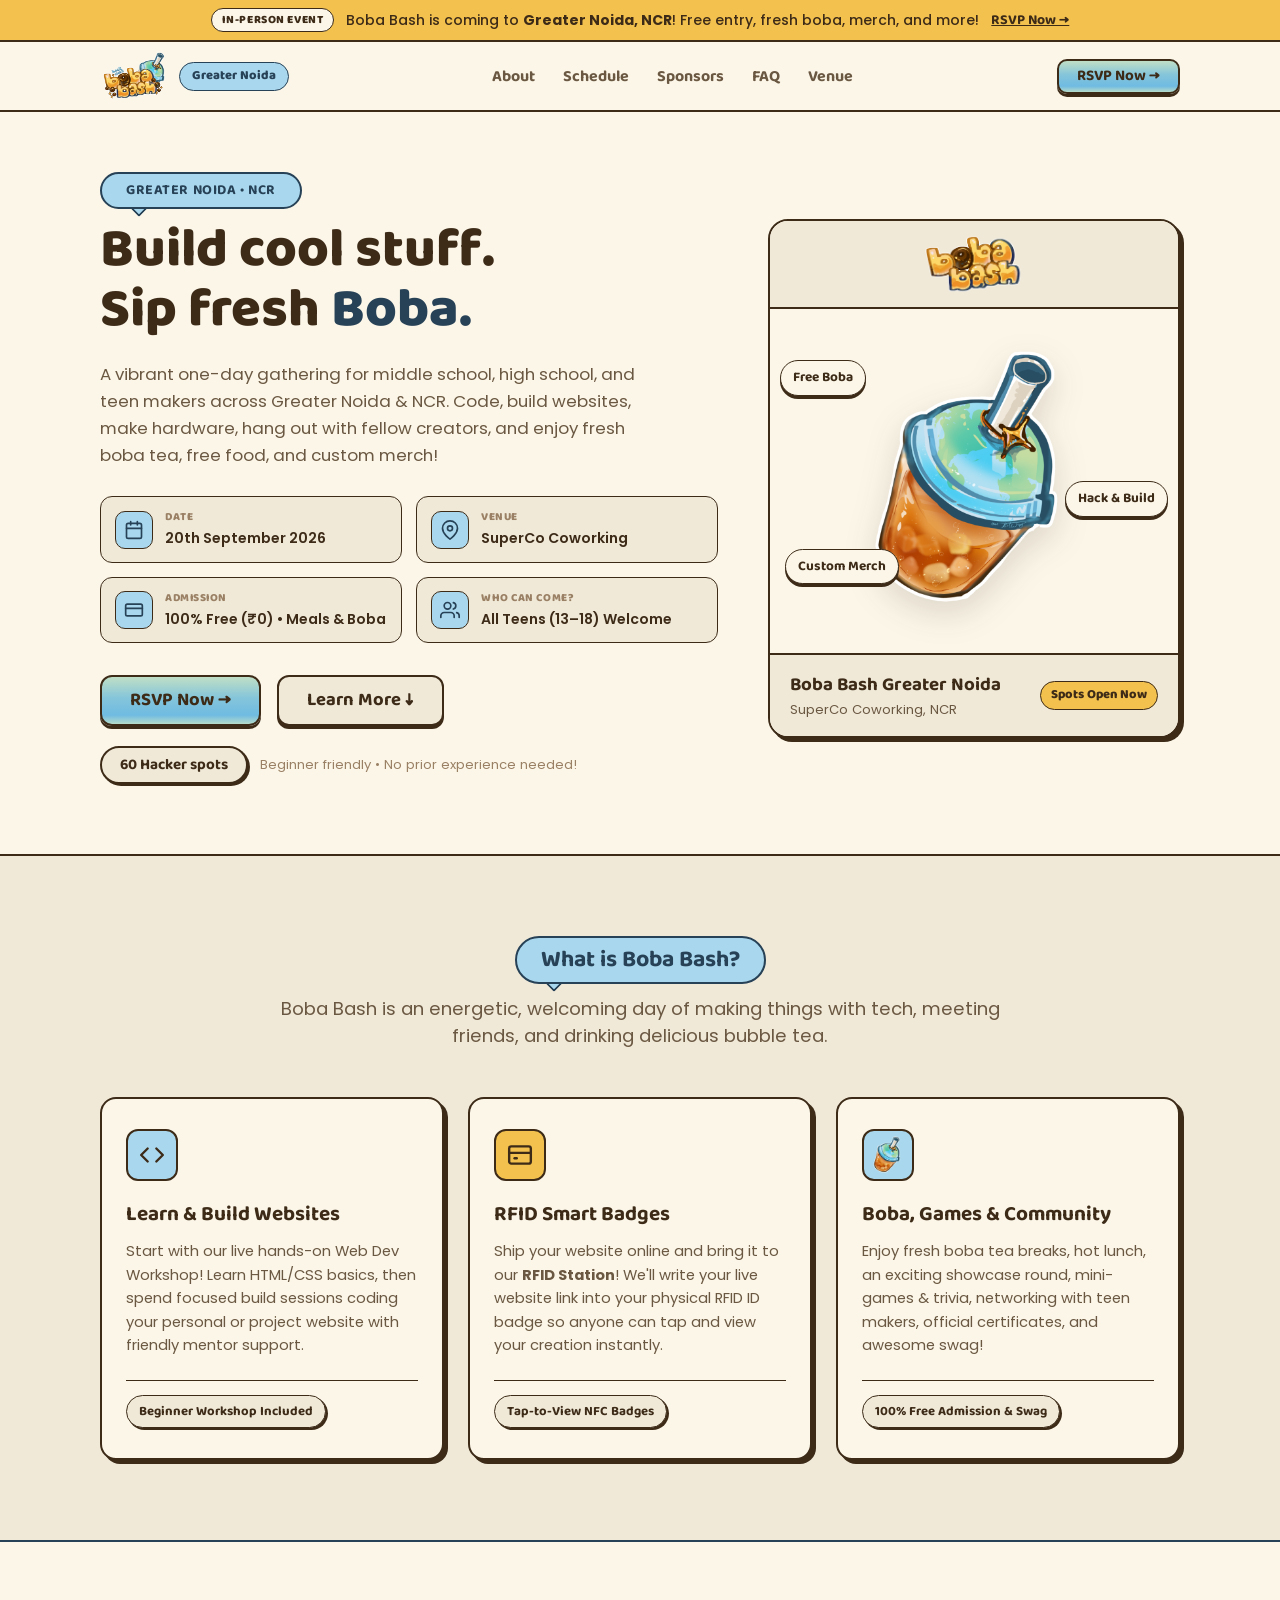
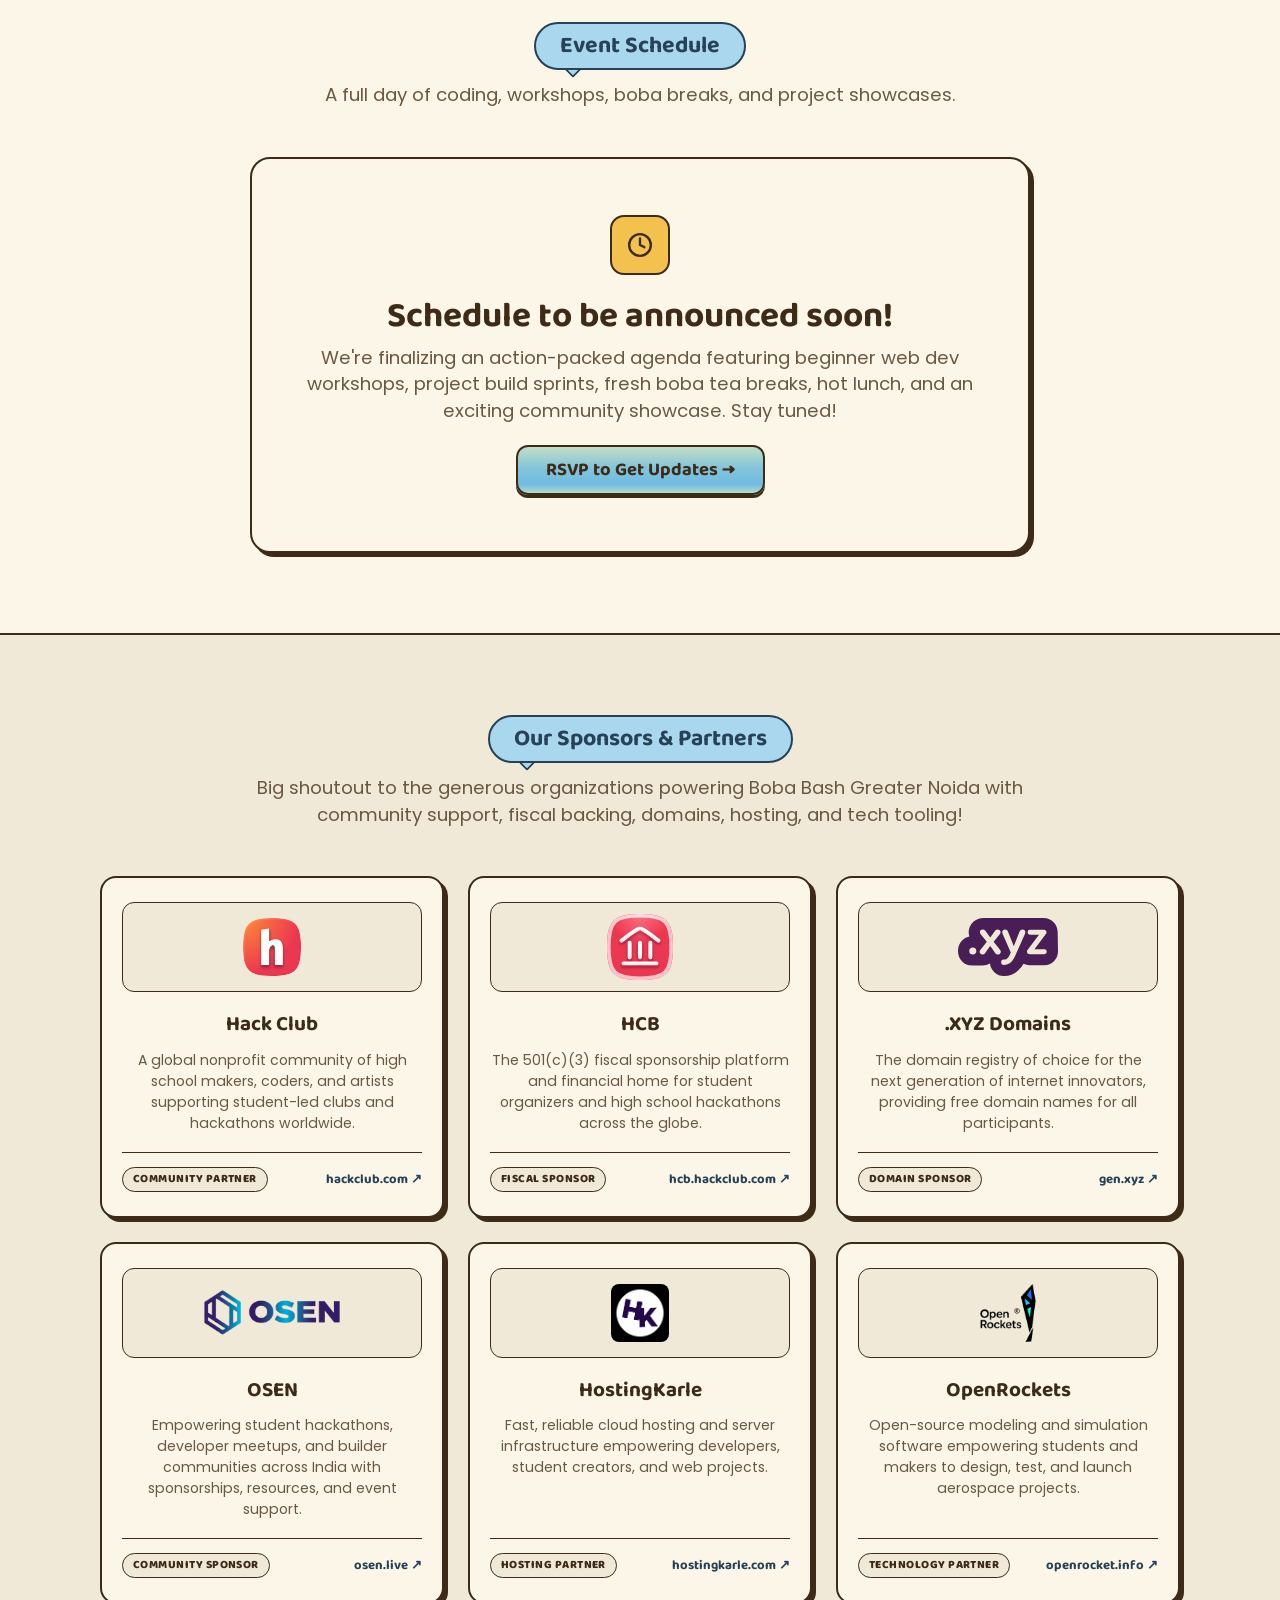
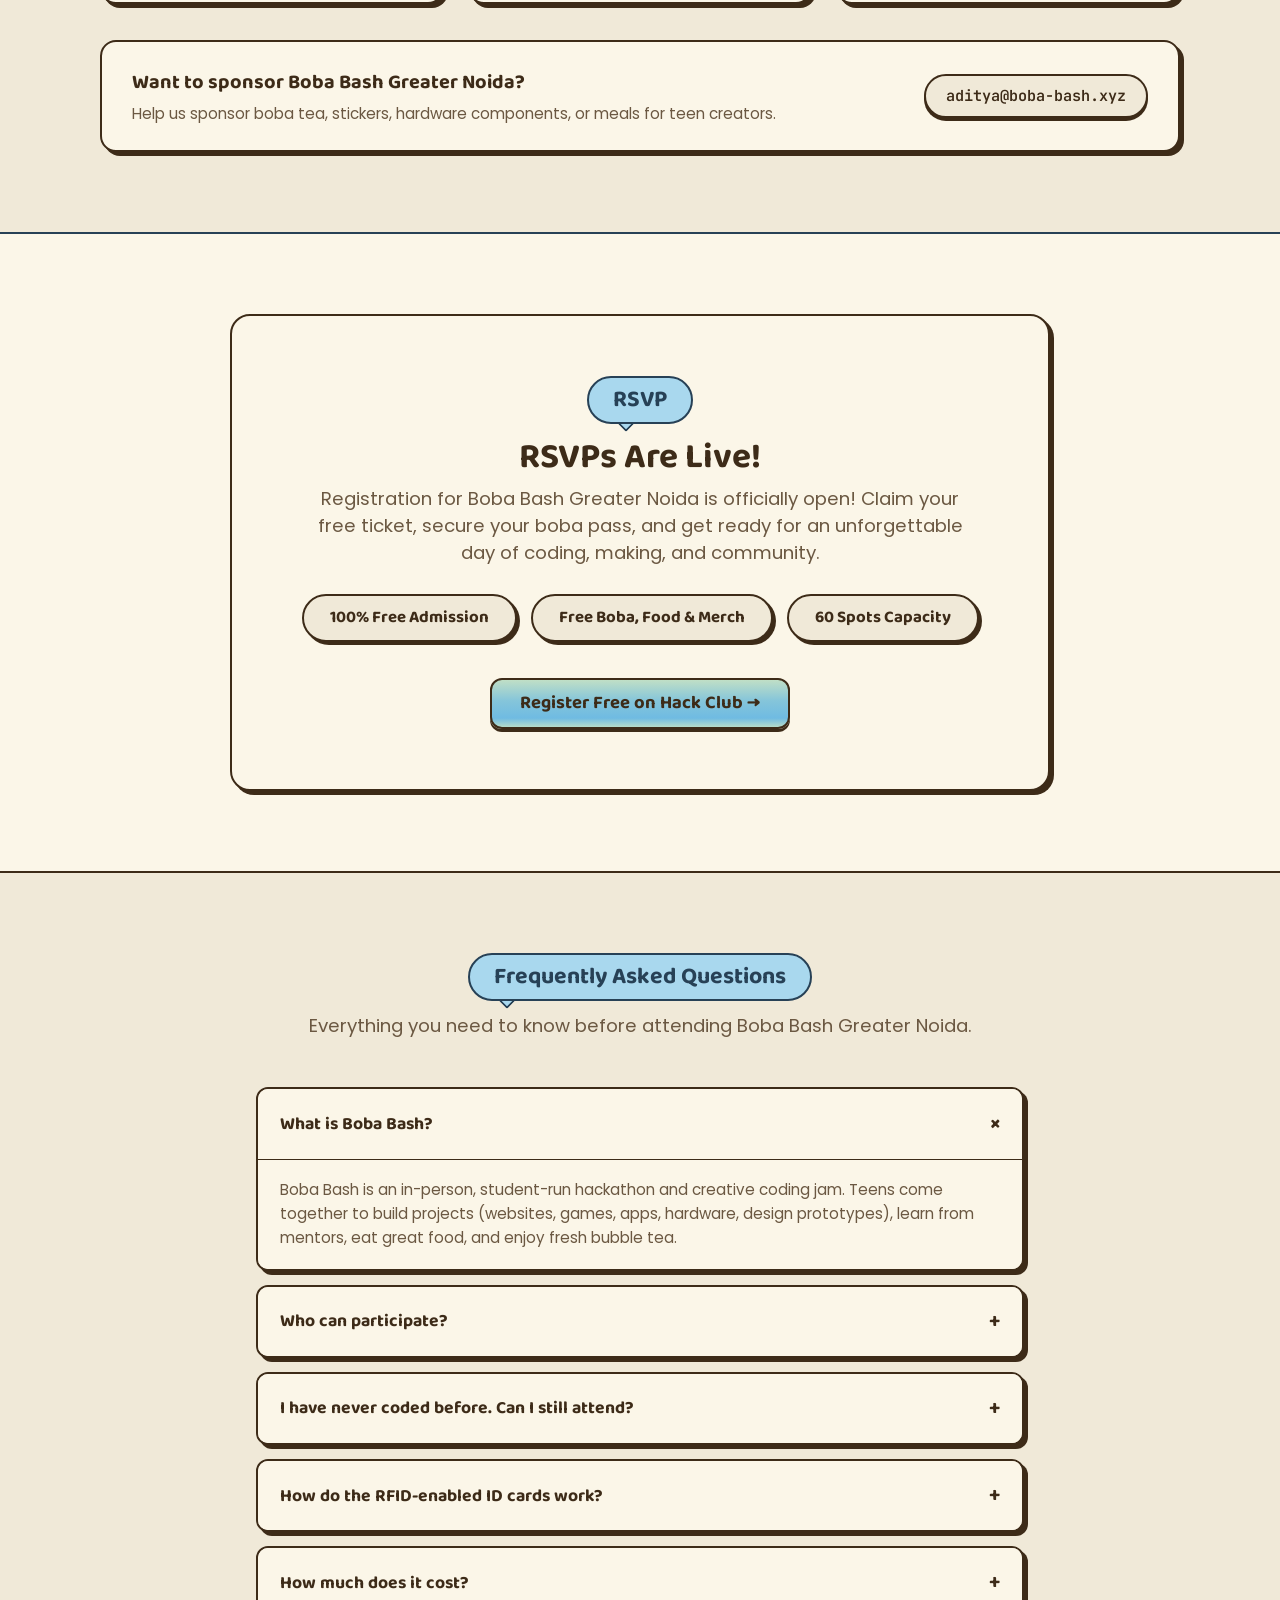
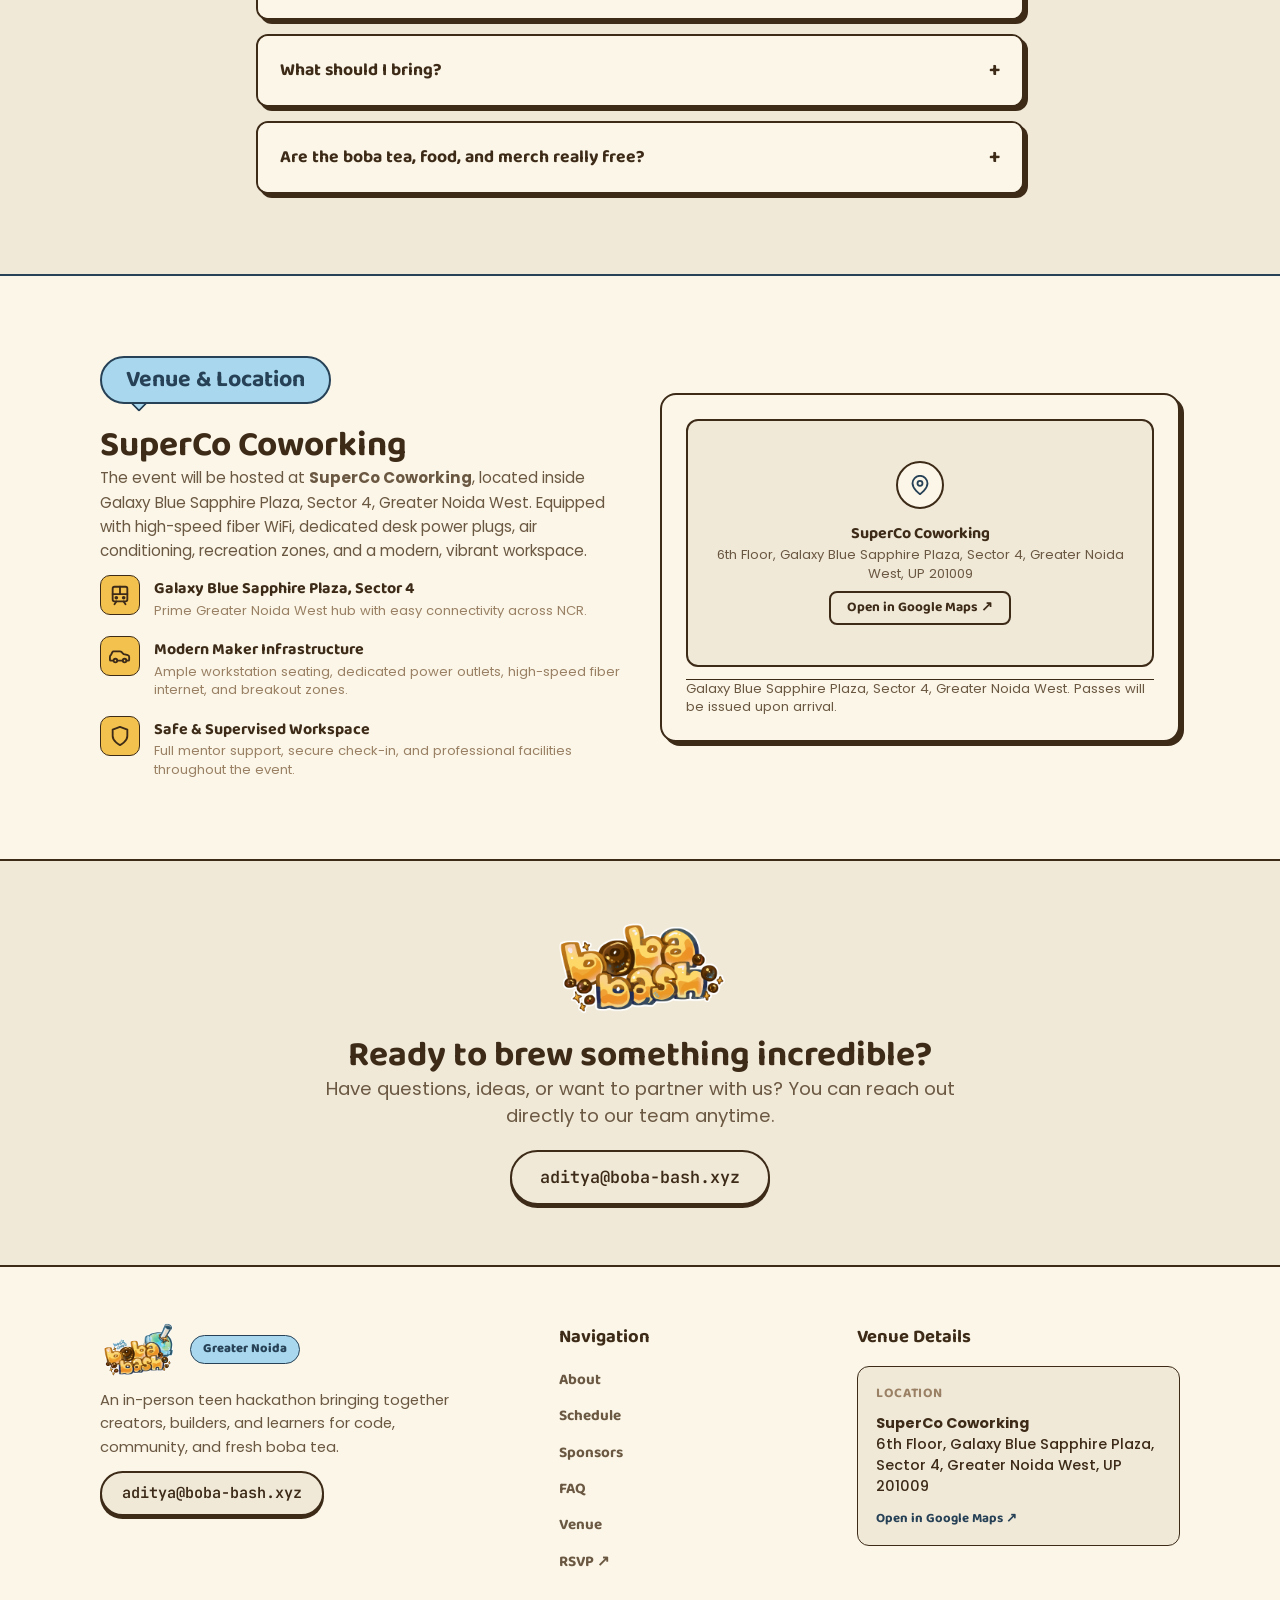
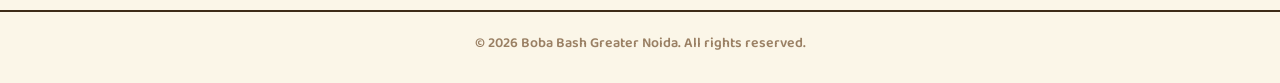
==== commit 4536403c: "Update date display to 20th September 2026" ====
--- a/index.html
+++ b/index.html
@@ -99,7 +99,7 @@
             </div>
             <div class="meta-info">
               <span class="meta-label">DATE</span>
-              <strong class="meta-value">20 September</strong>
+              <strong class="meta-value">20th September 2026</strong>
             </div>
           </div>
 
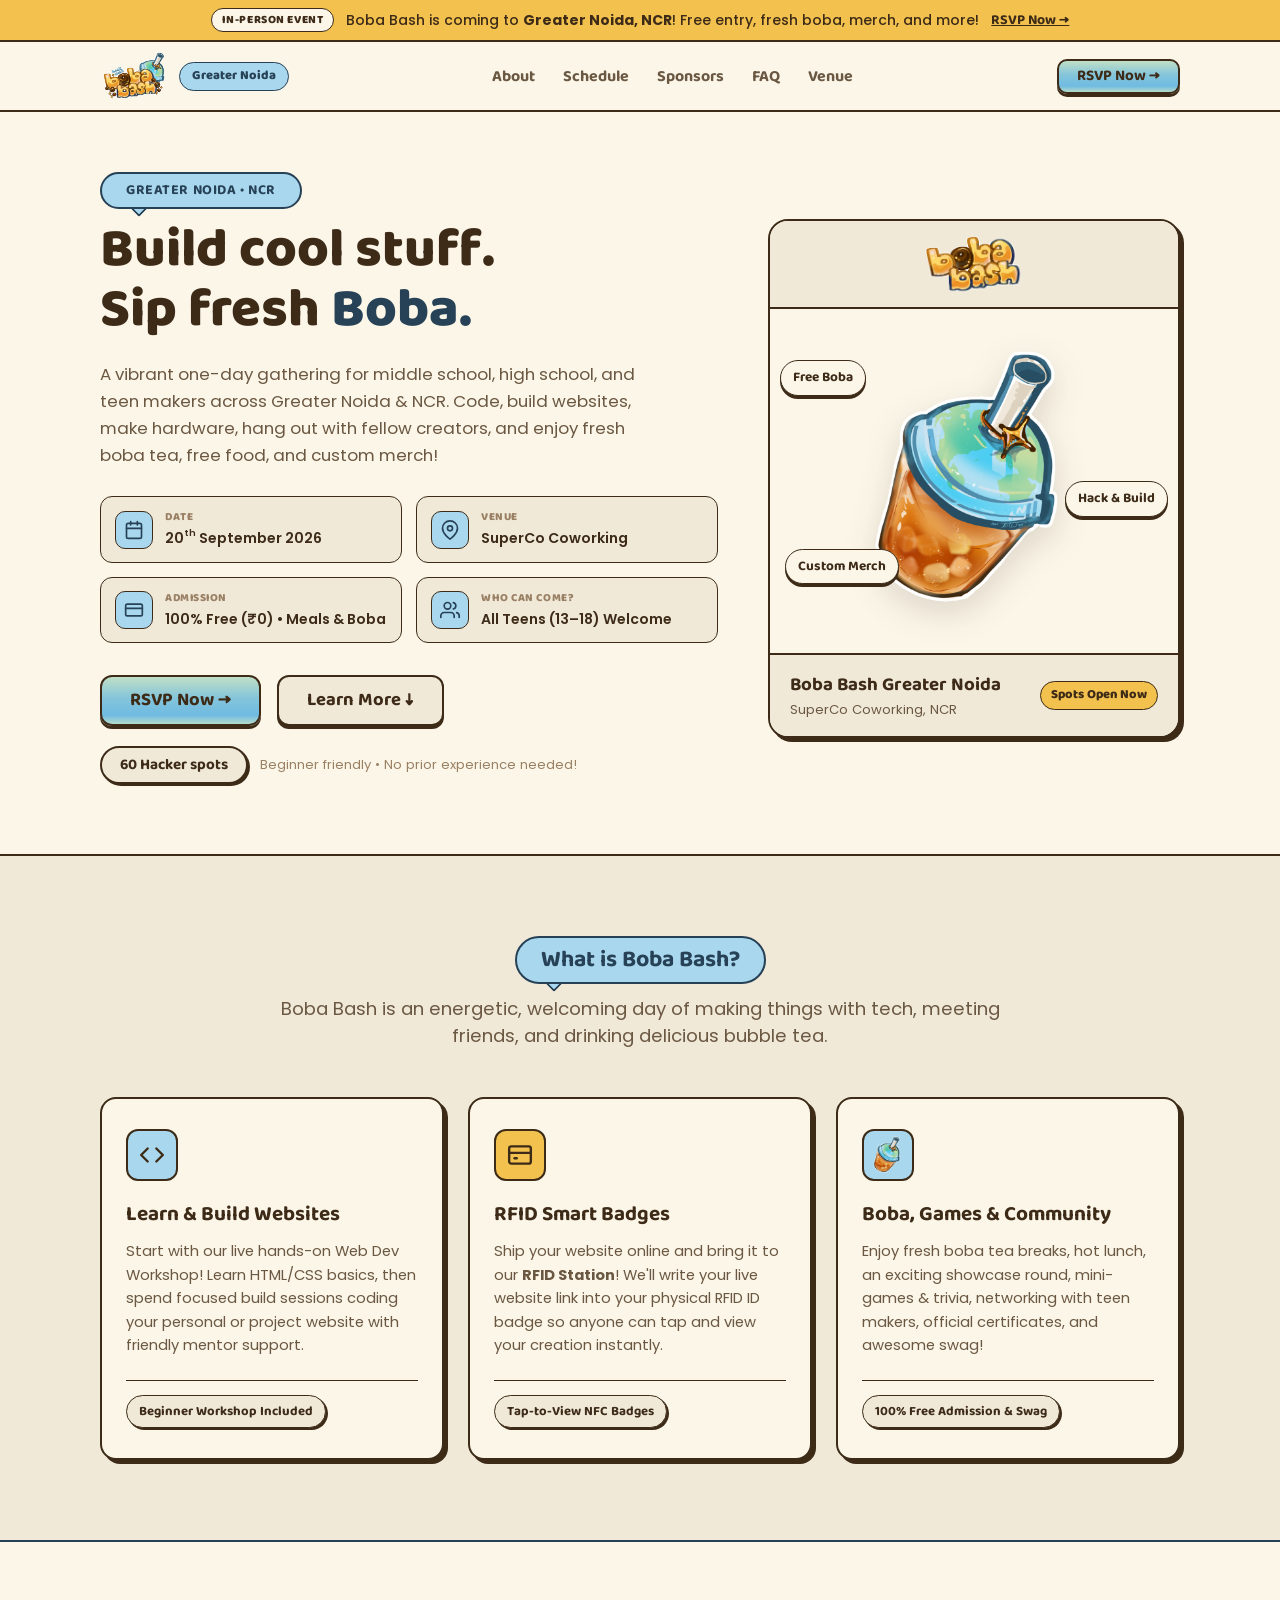
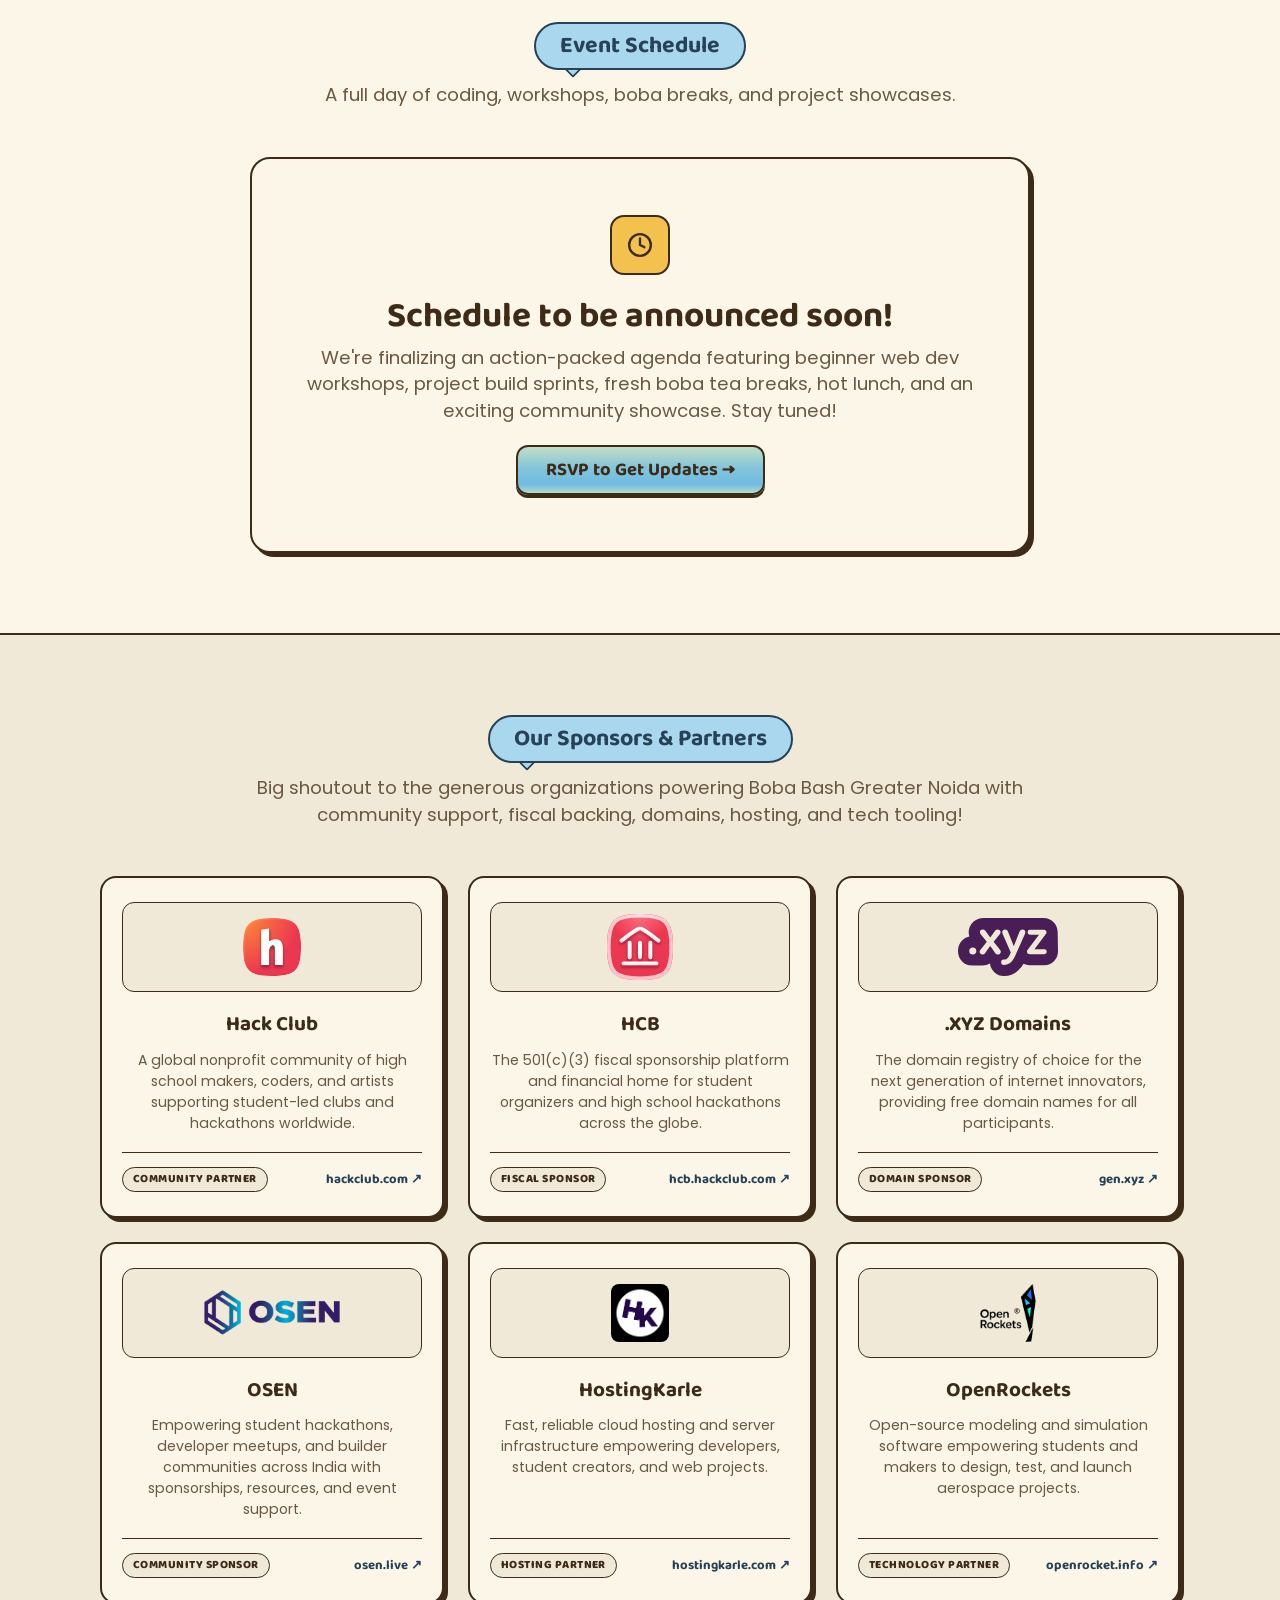
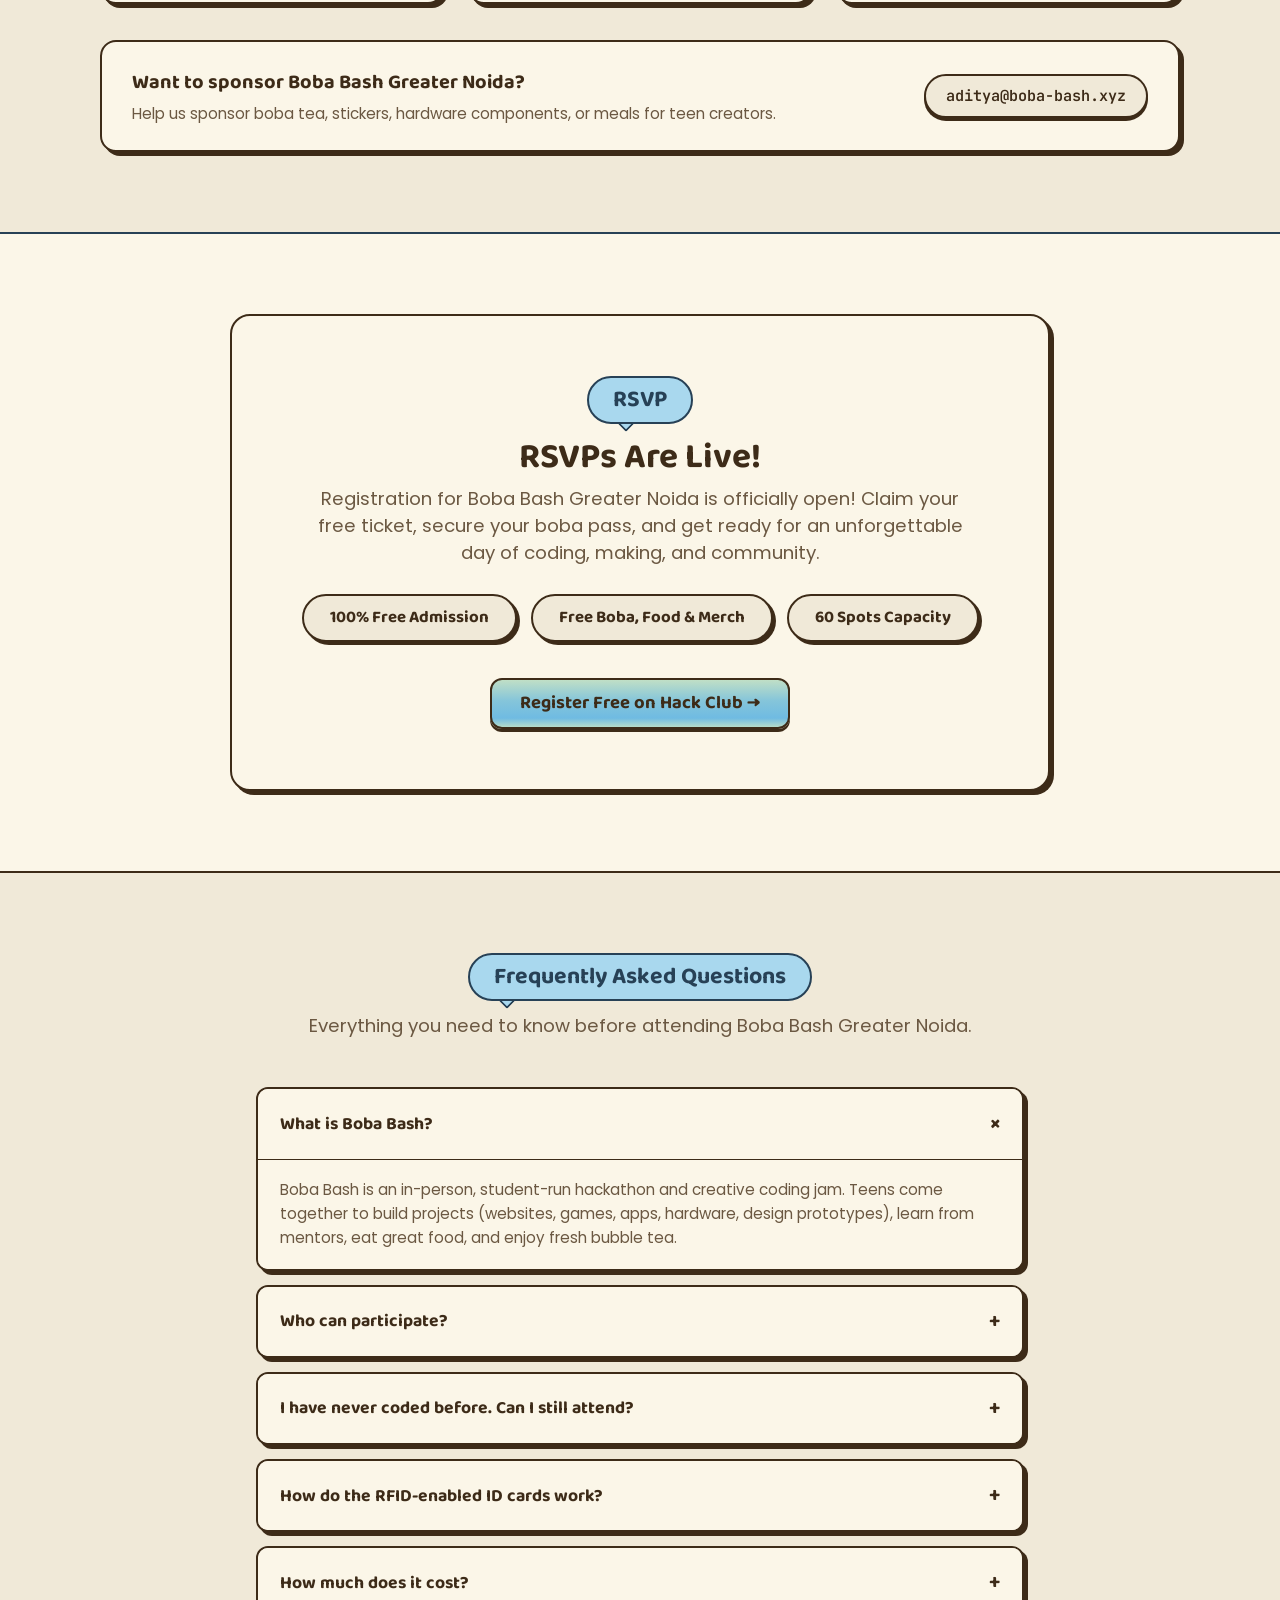
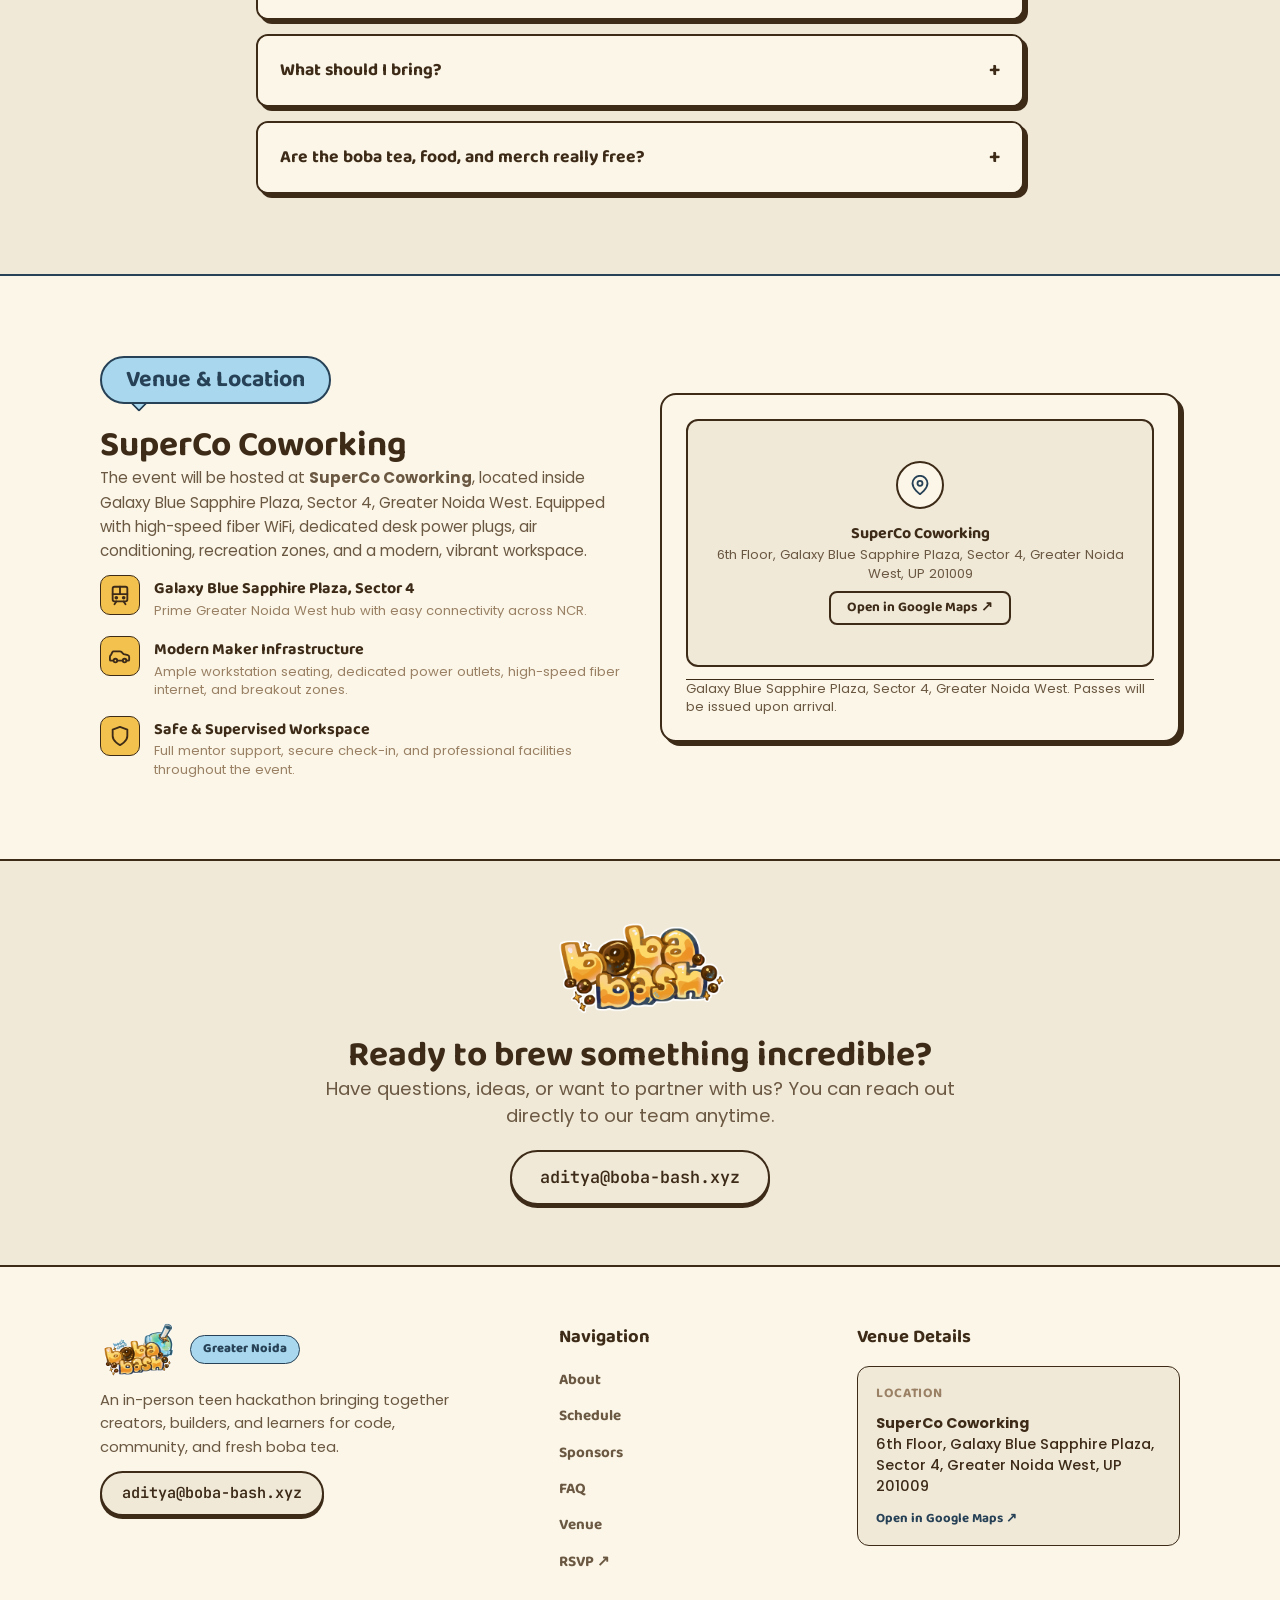
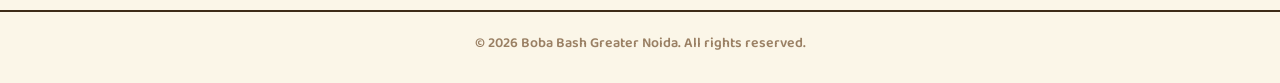
==== commit 8d0ec5ce: "Format date with superscript 20th September 2026" ====
--- a/index.html
+++ b/index.html
@@ -99,7 +99,7 @@
             </div>
             <div class="meta-info">
               <span class="meta-label">DATE</span>
-              <strong class="meta-value">20th September 2026</strong>
+              <strong class="meta-value">20<sup>th</sup> September 2026</strong>
             </div>
           </div>
 
--- a/style.css
+++ b/style.css
@@ -51,6 +51,14 @@
   position: relative;
   overflow-x: hidden;
   -webkit-font-smoothing: antialiased;
+}
+
+sup {
+  font-size: 0.65em;
+  vertical-align: super;
+  line-height: 0;
+  position: relative;
+  top: -0.15em;
 }
 
 /* Typography Classes matching Guide */
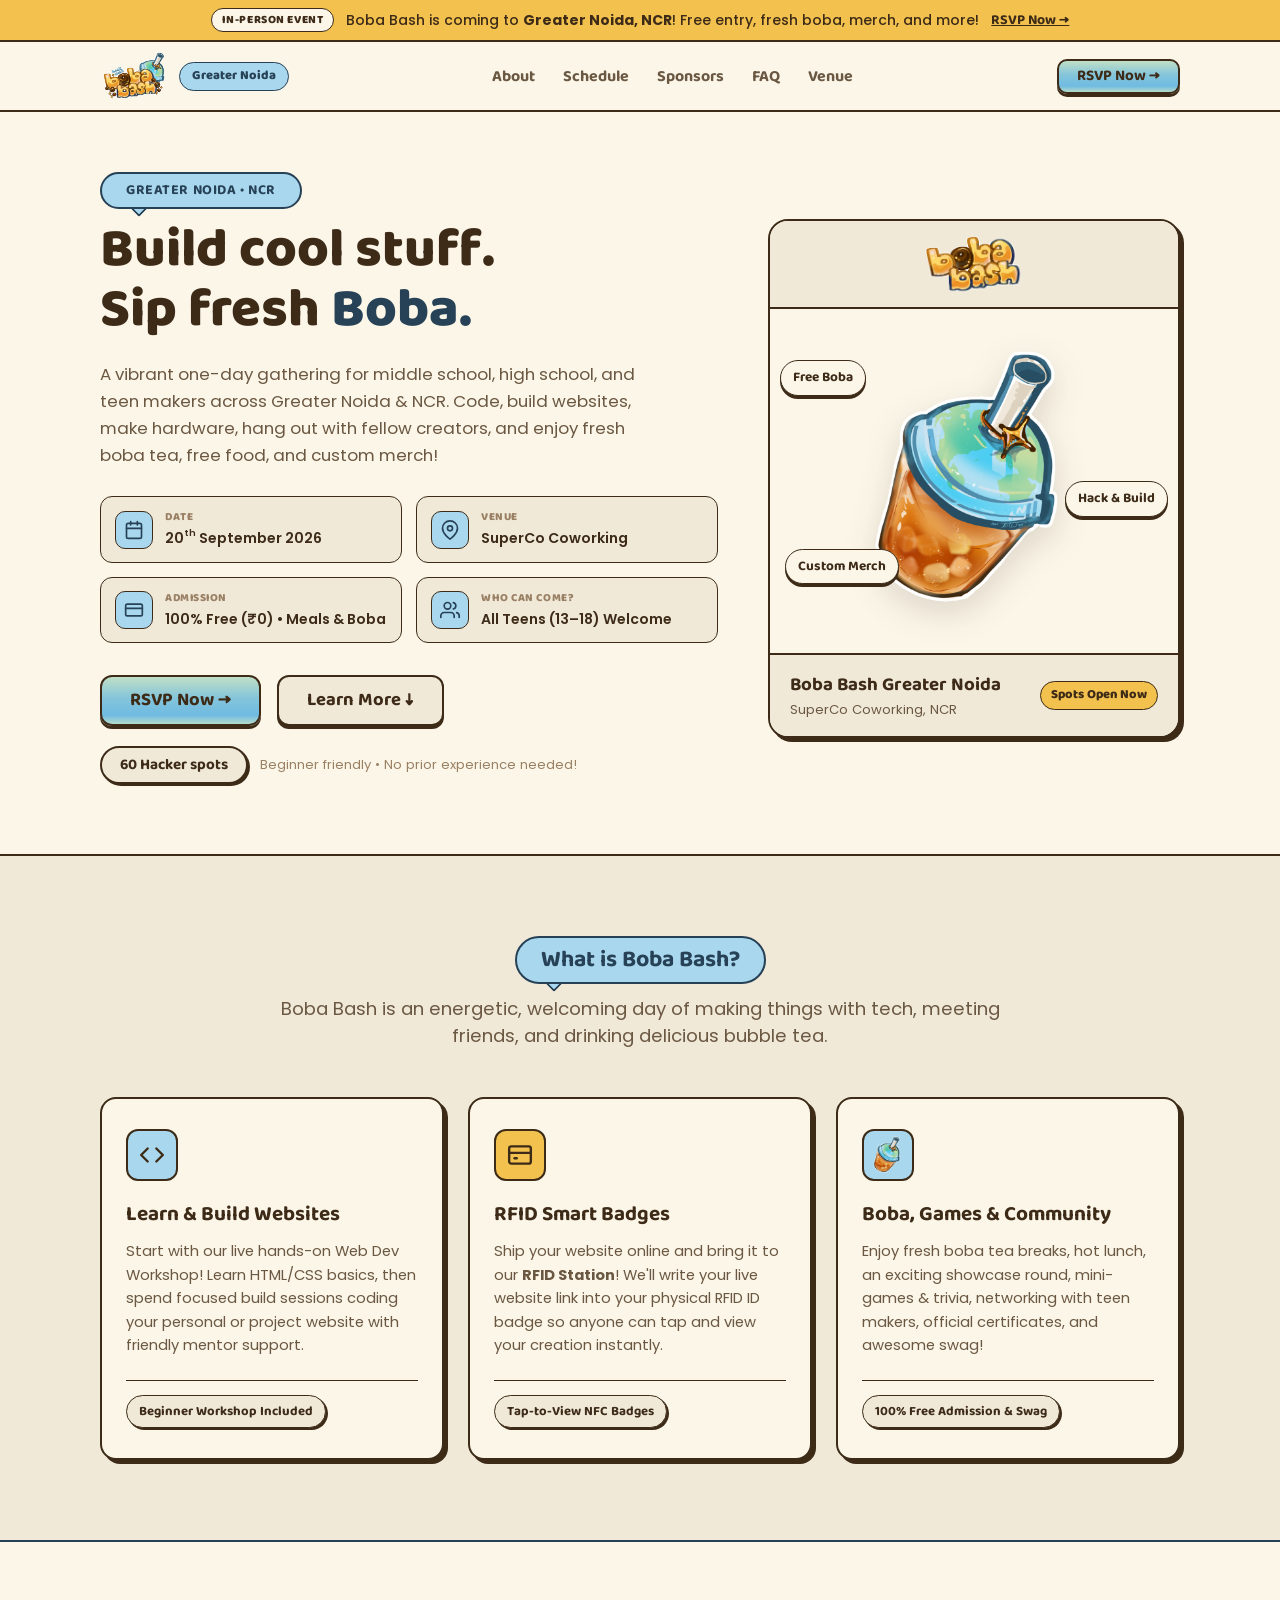
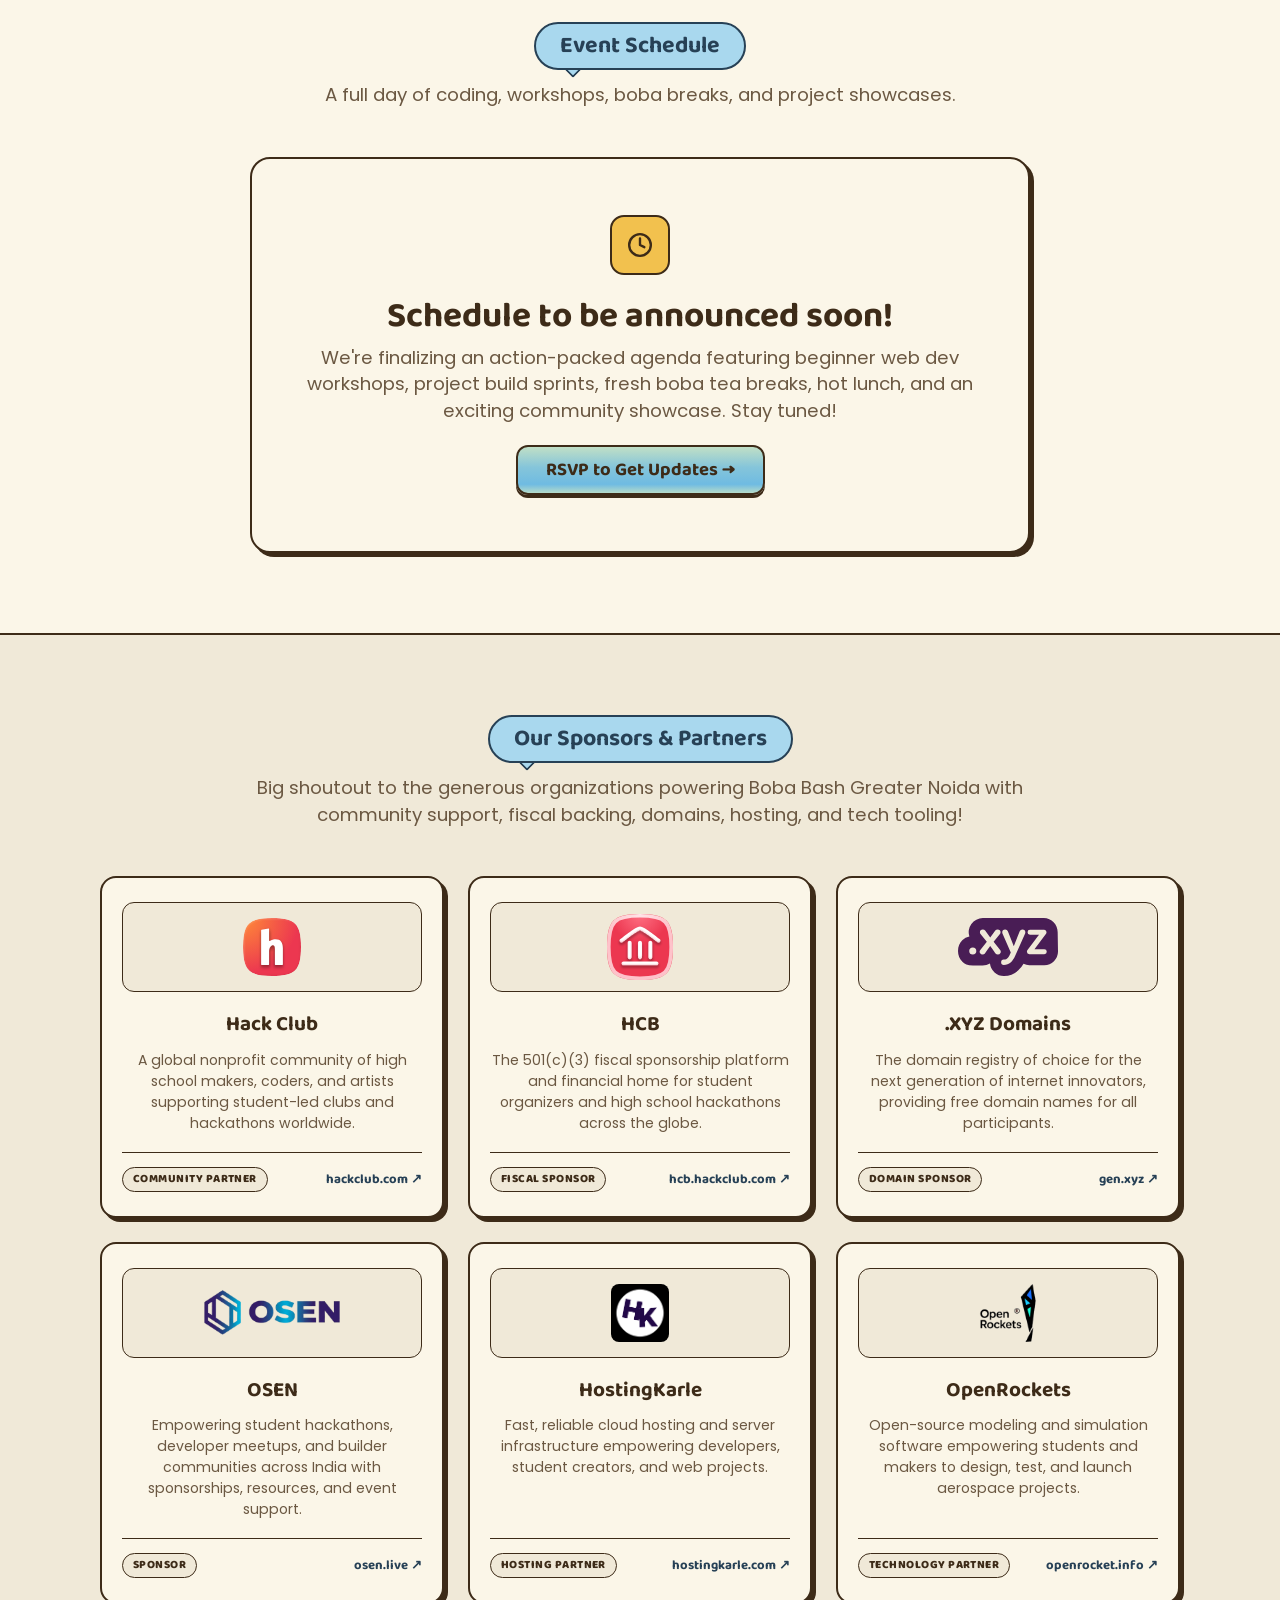
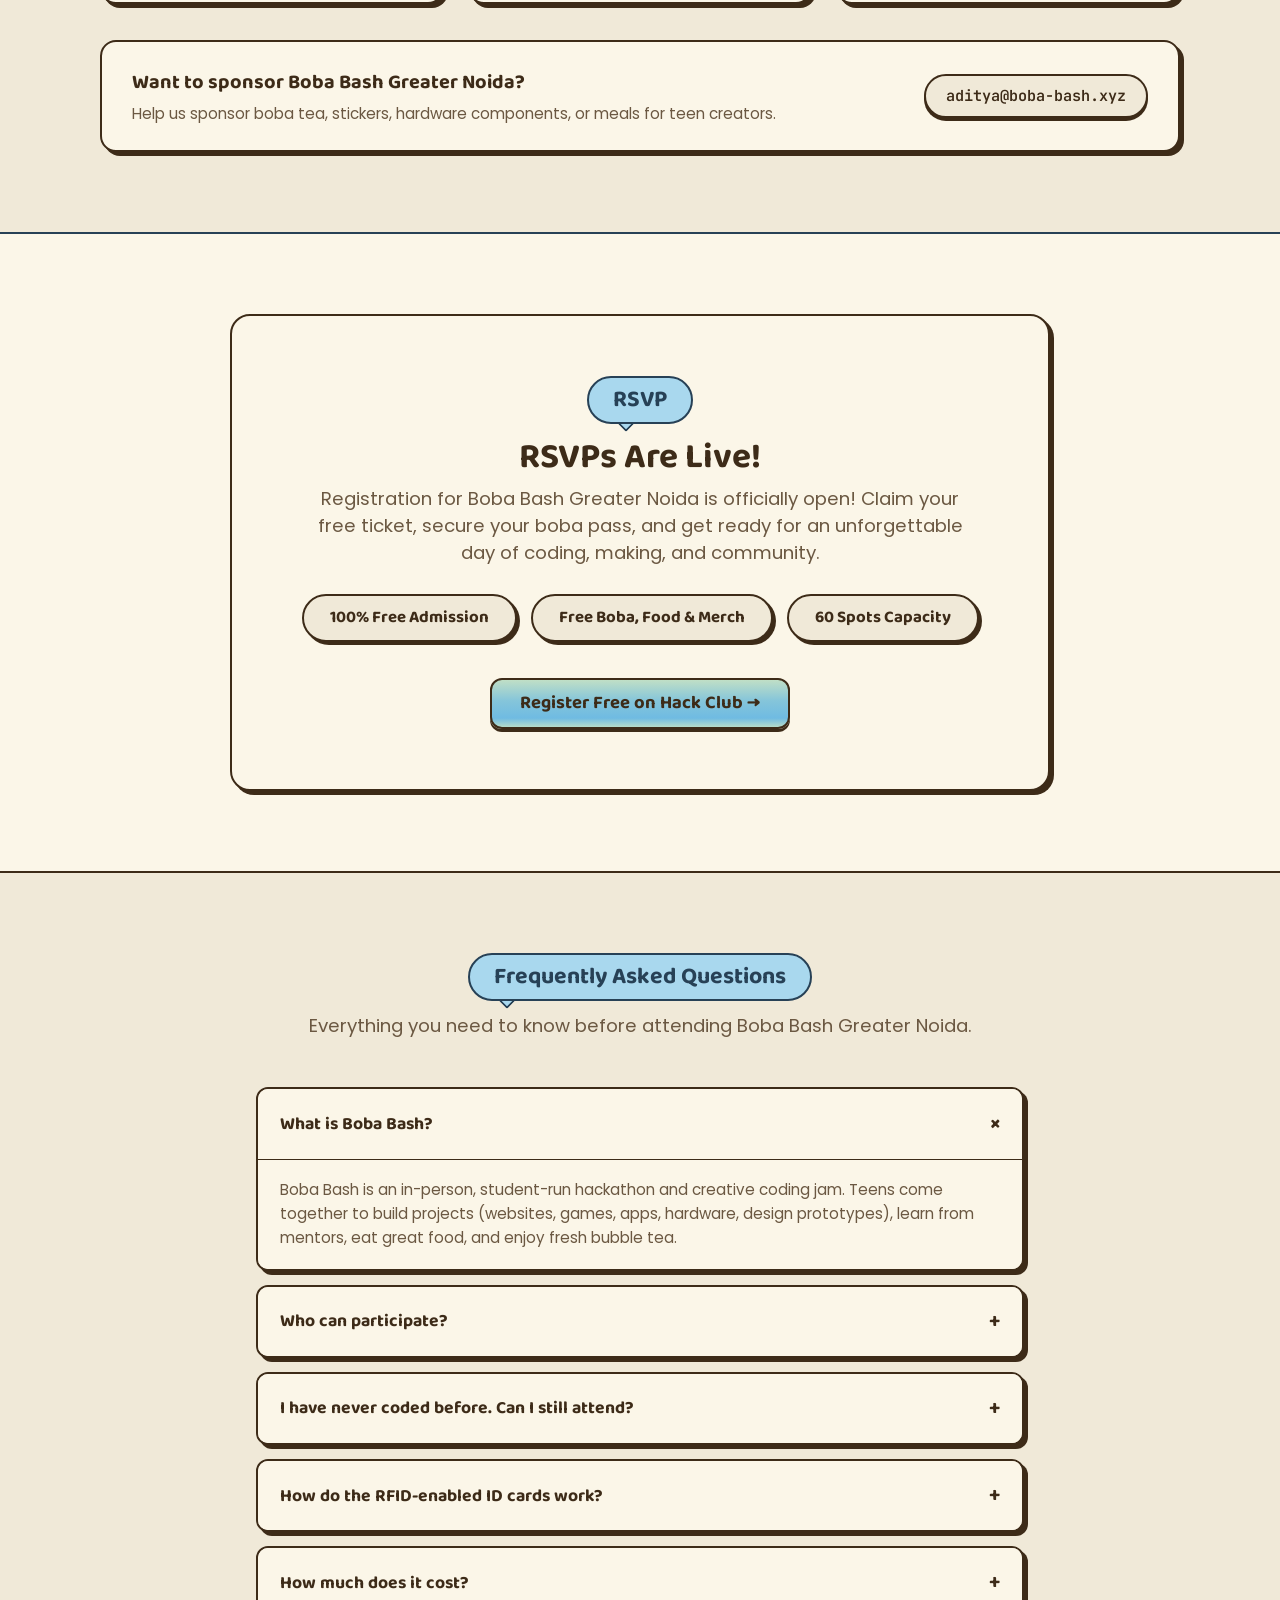
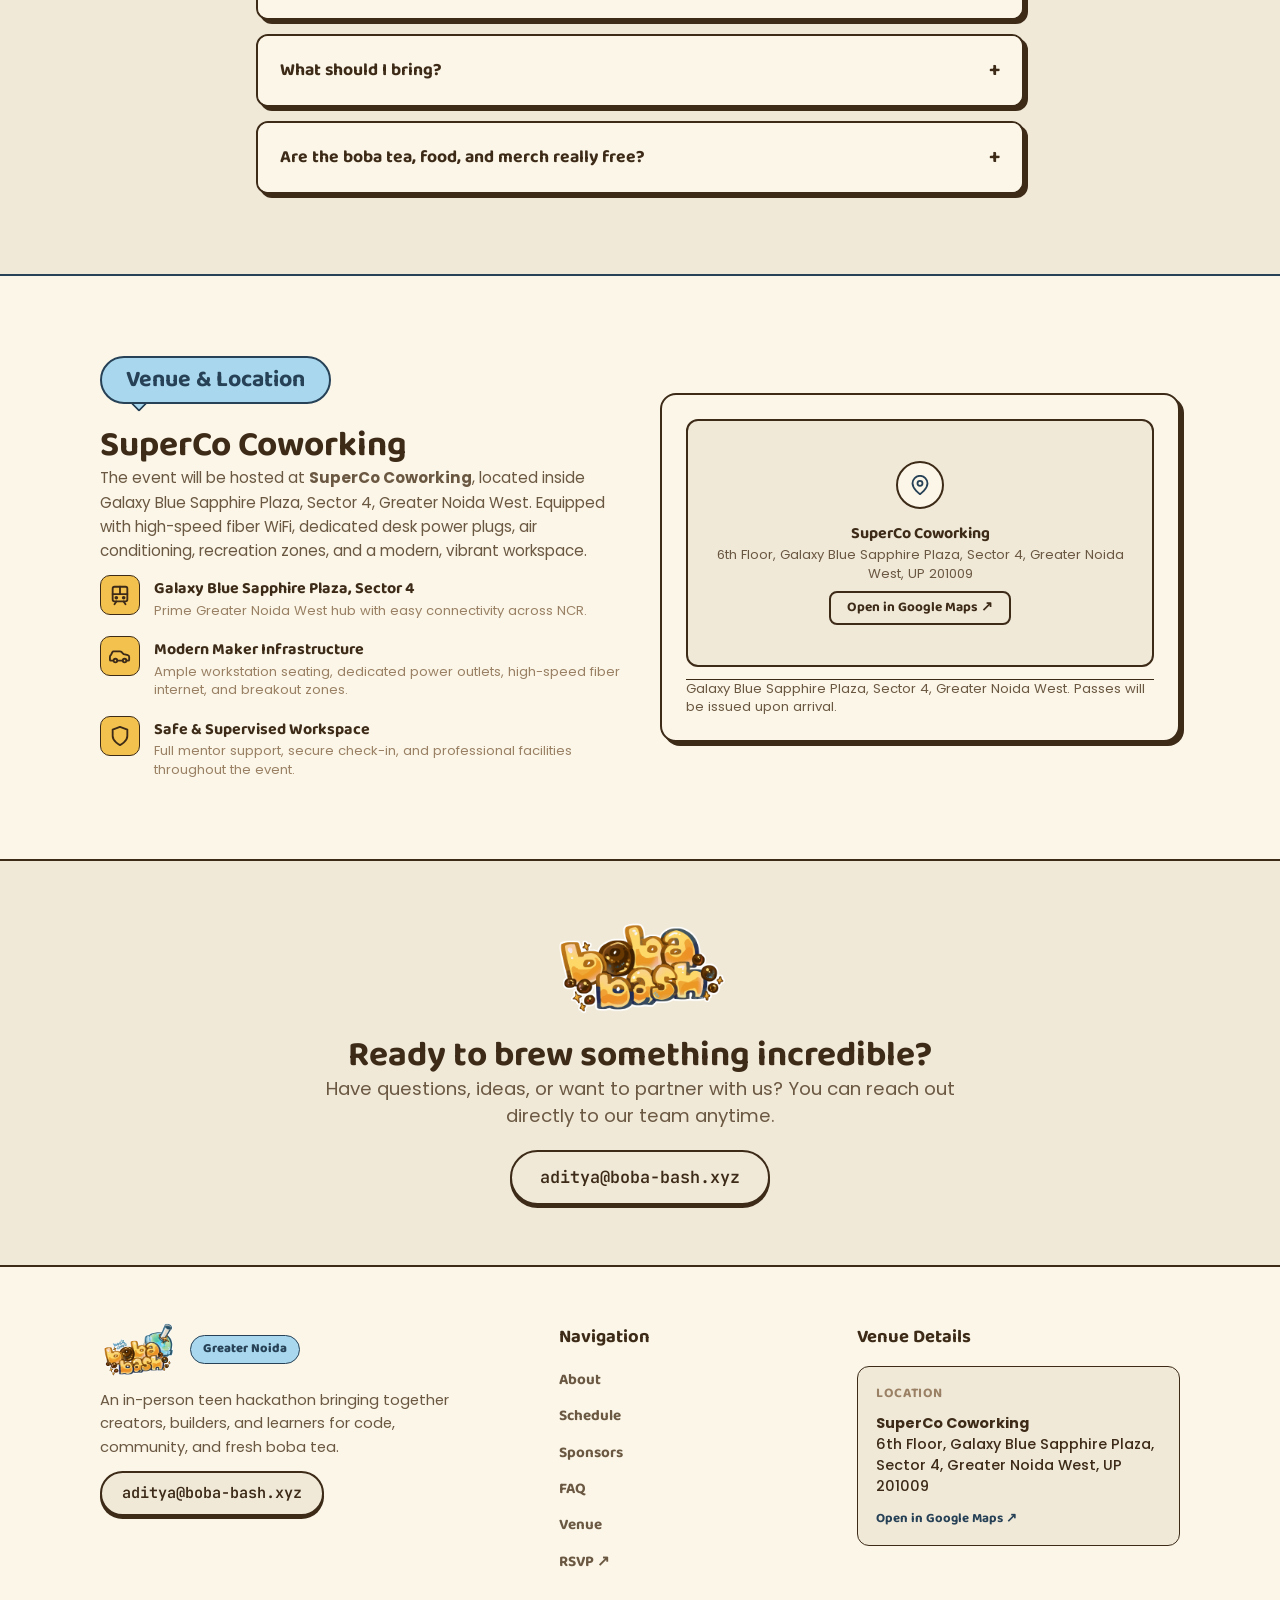
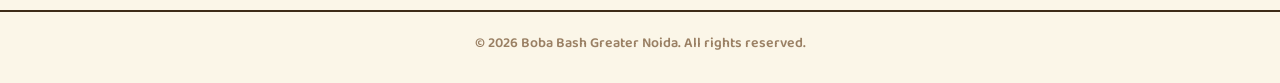
==== commit 9b8a3336: "Change OSEN designation from Community Sponsor to Sponsor" ====
--- a/index.html
+++ b/index.html
@@ -376,7 +376,7 @@
             Empowering student hackathons, developer meetups, and builder communities across India with sponsorships, resources, and event support.
           </p>
           <div class="sponsor-footer">
-            <span class="sponsor-badge">COMMUNITY SPONSOR</span>
+            <span class="sponsor-badge">SPONSOR</span>
             <a href="https://osen.live" target="_blank" rel="noopener noreferrer" class="sponsor-link">osen.live &nearr;</a>
           </div>
         </div>
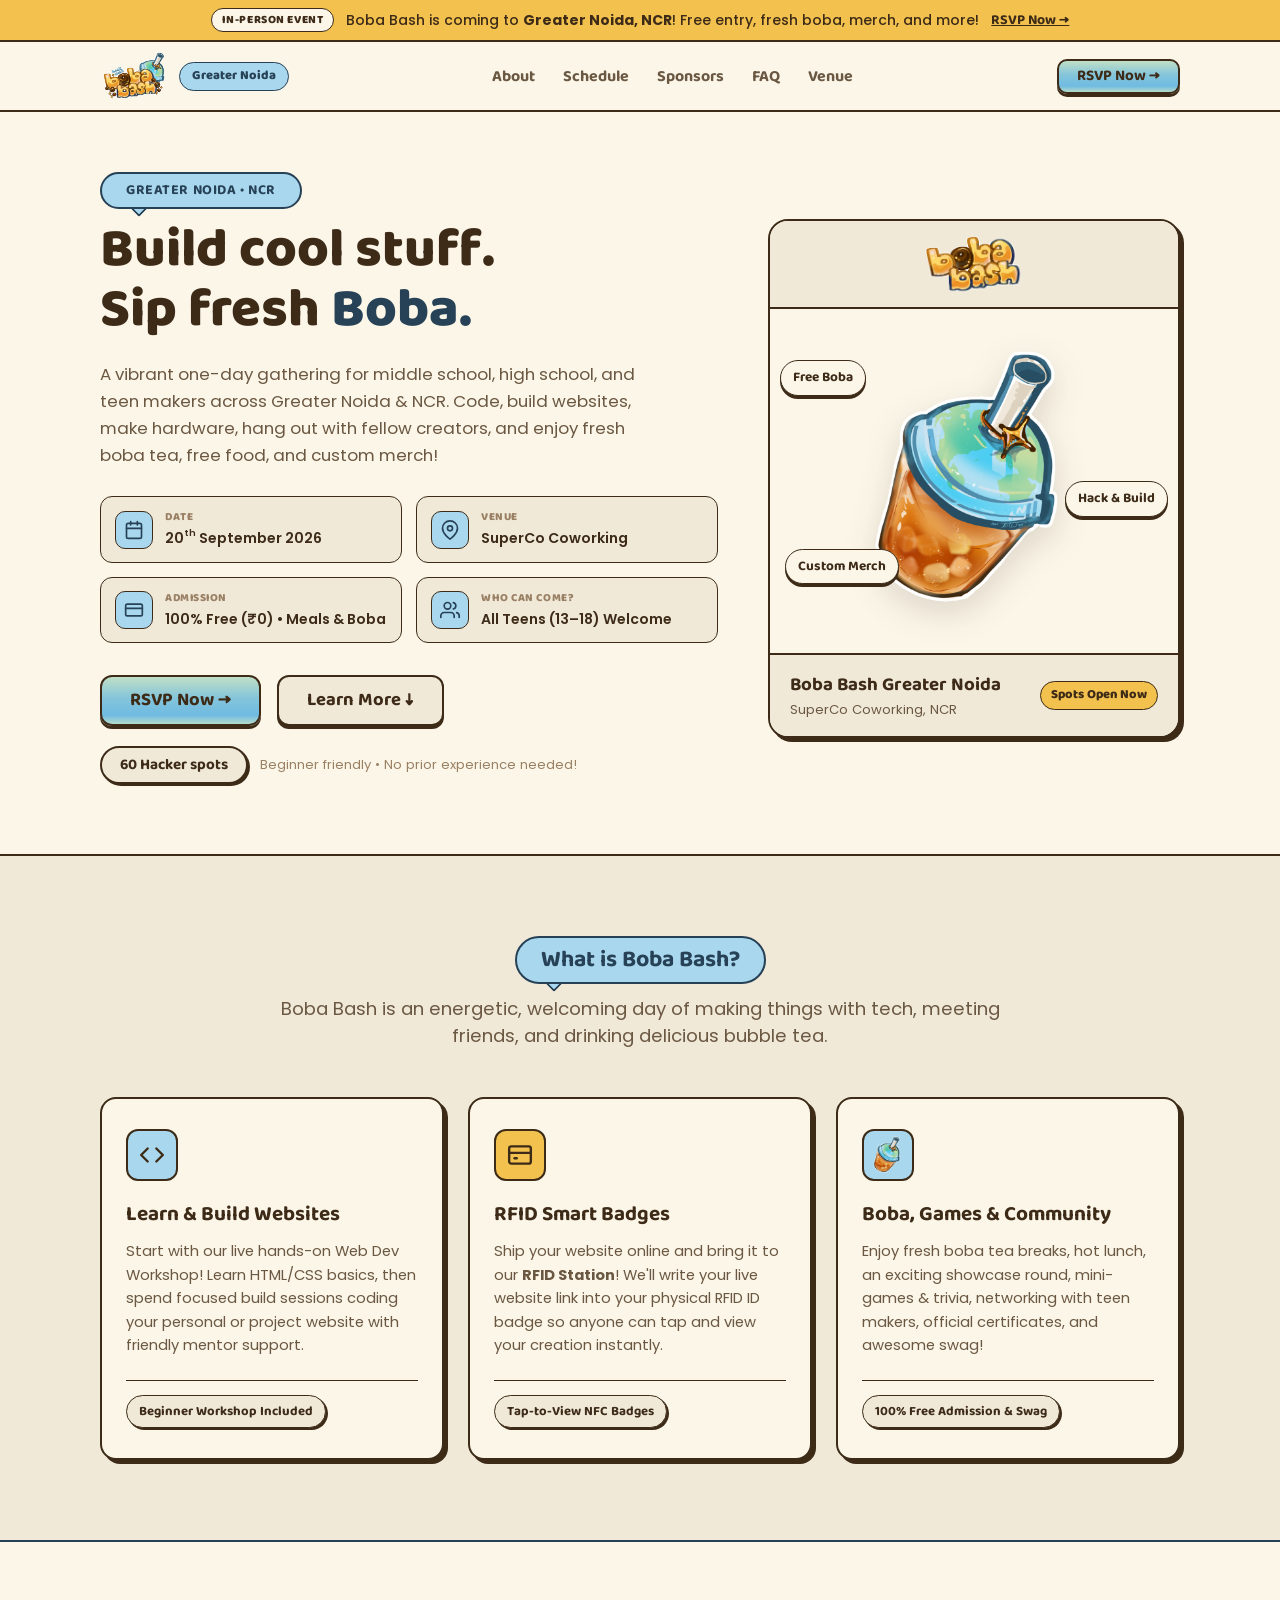
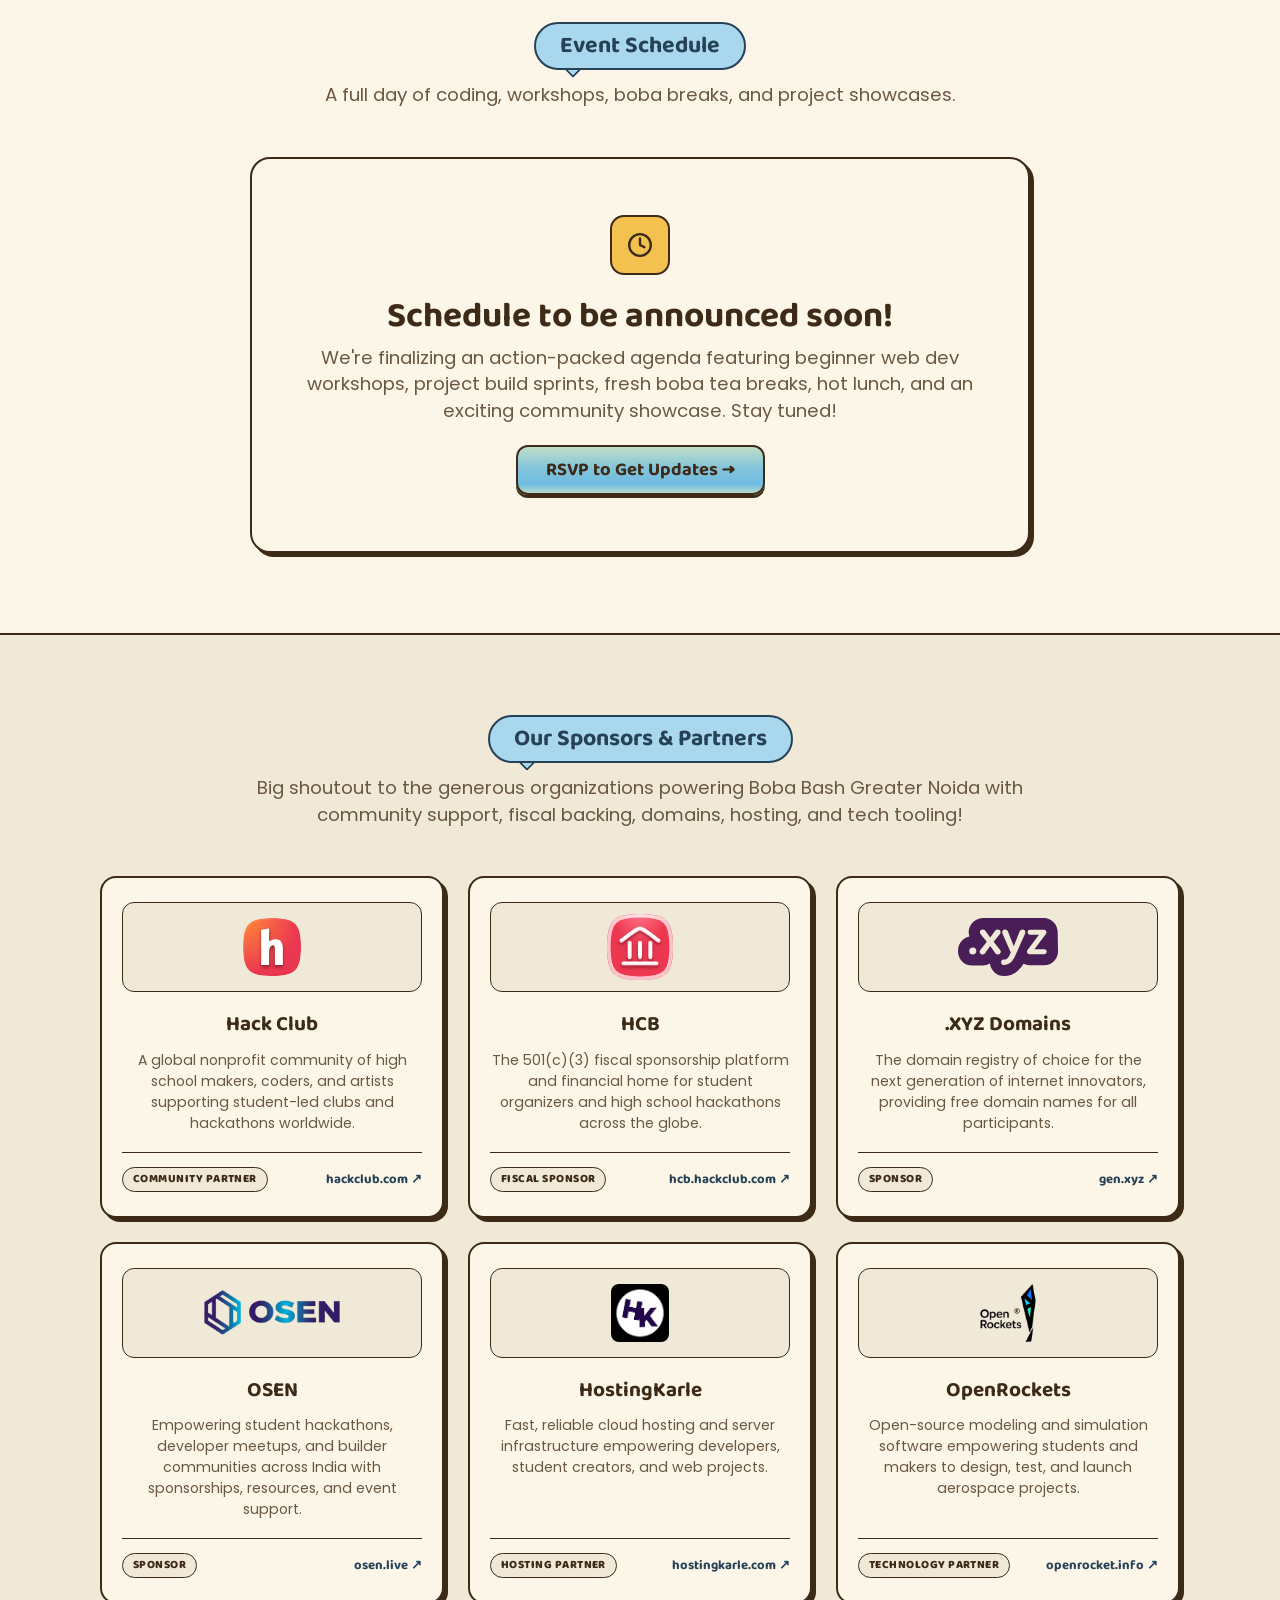
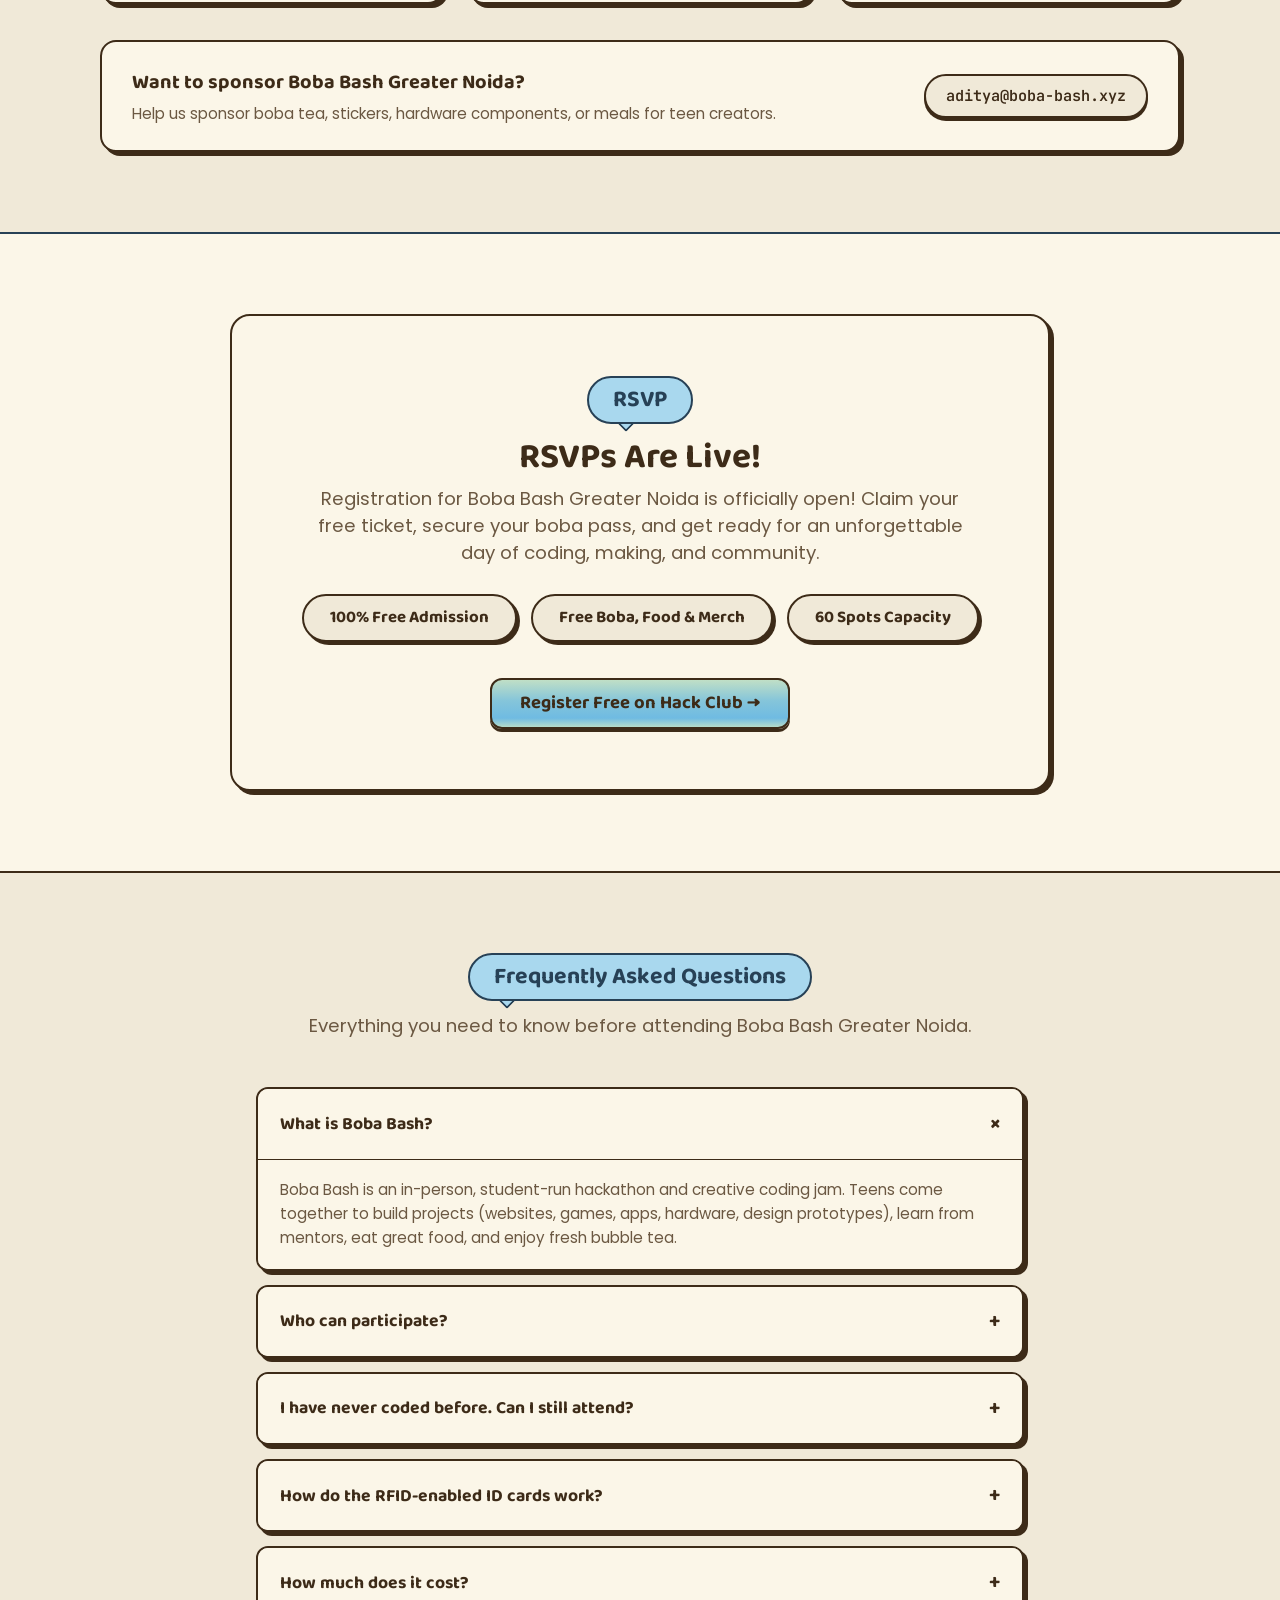
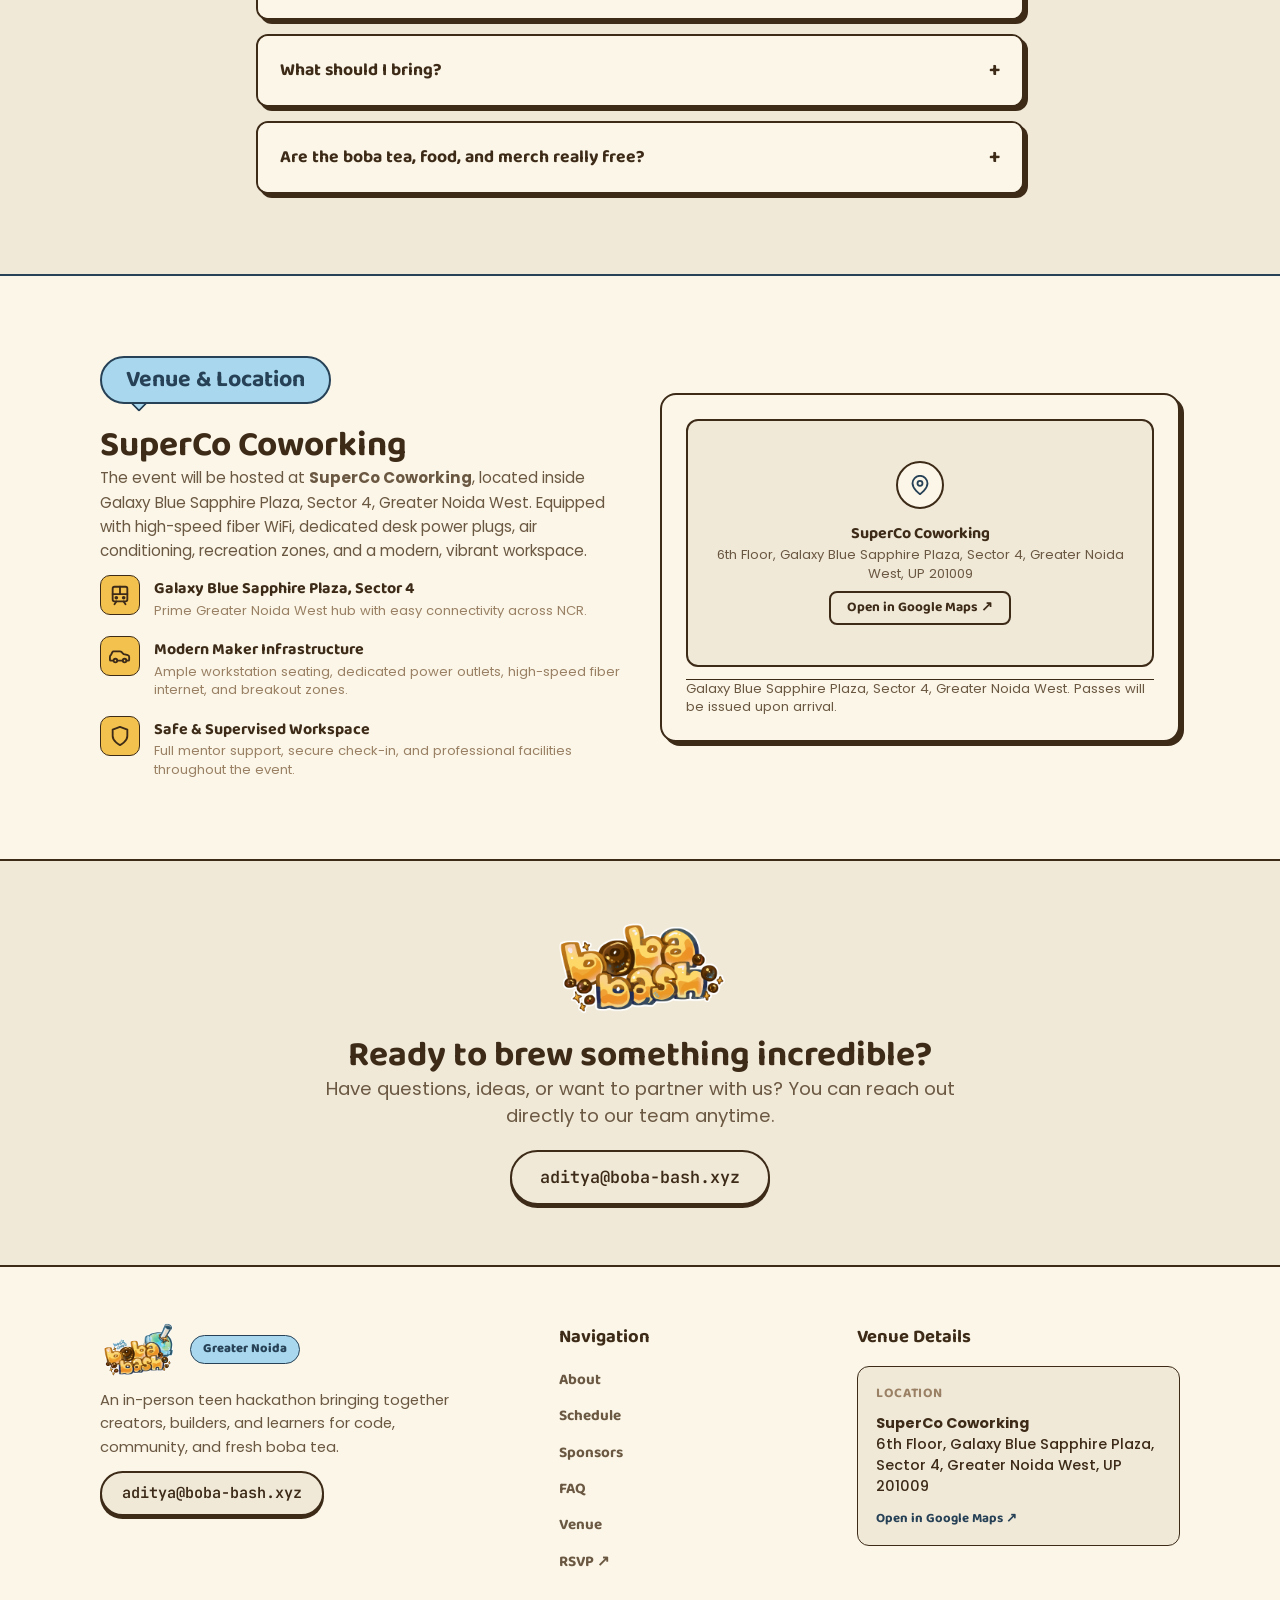
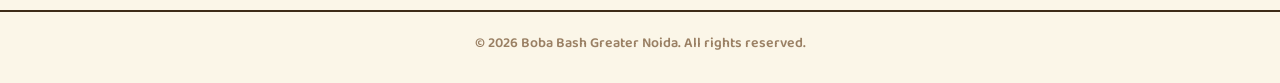
==== commit 4feb6093: "Change .XYZ Domains designation from Domain Sponsor to Sponsor" ====
--- a/index.html
+++ b/index.html
@@ -361,7 +361,7 @@
             The domain registry of choice for the next generation of internet innovators, providing free domain names for all participants.
           </p>
           <div class="sponsor-footer">
-            <span class="sponsor-badge">DOMAIN SPONSOR</span>
+            <span class="sponsor-badge">SPONSOR</span>
             <a href="https://gen.xyz" target="_blank" rel="noopener noreferrer" class="sponsor-link">gen.xyz &nearr;</a>
           </div>
         </div>
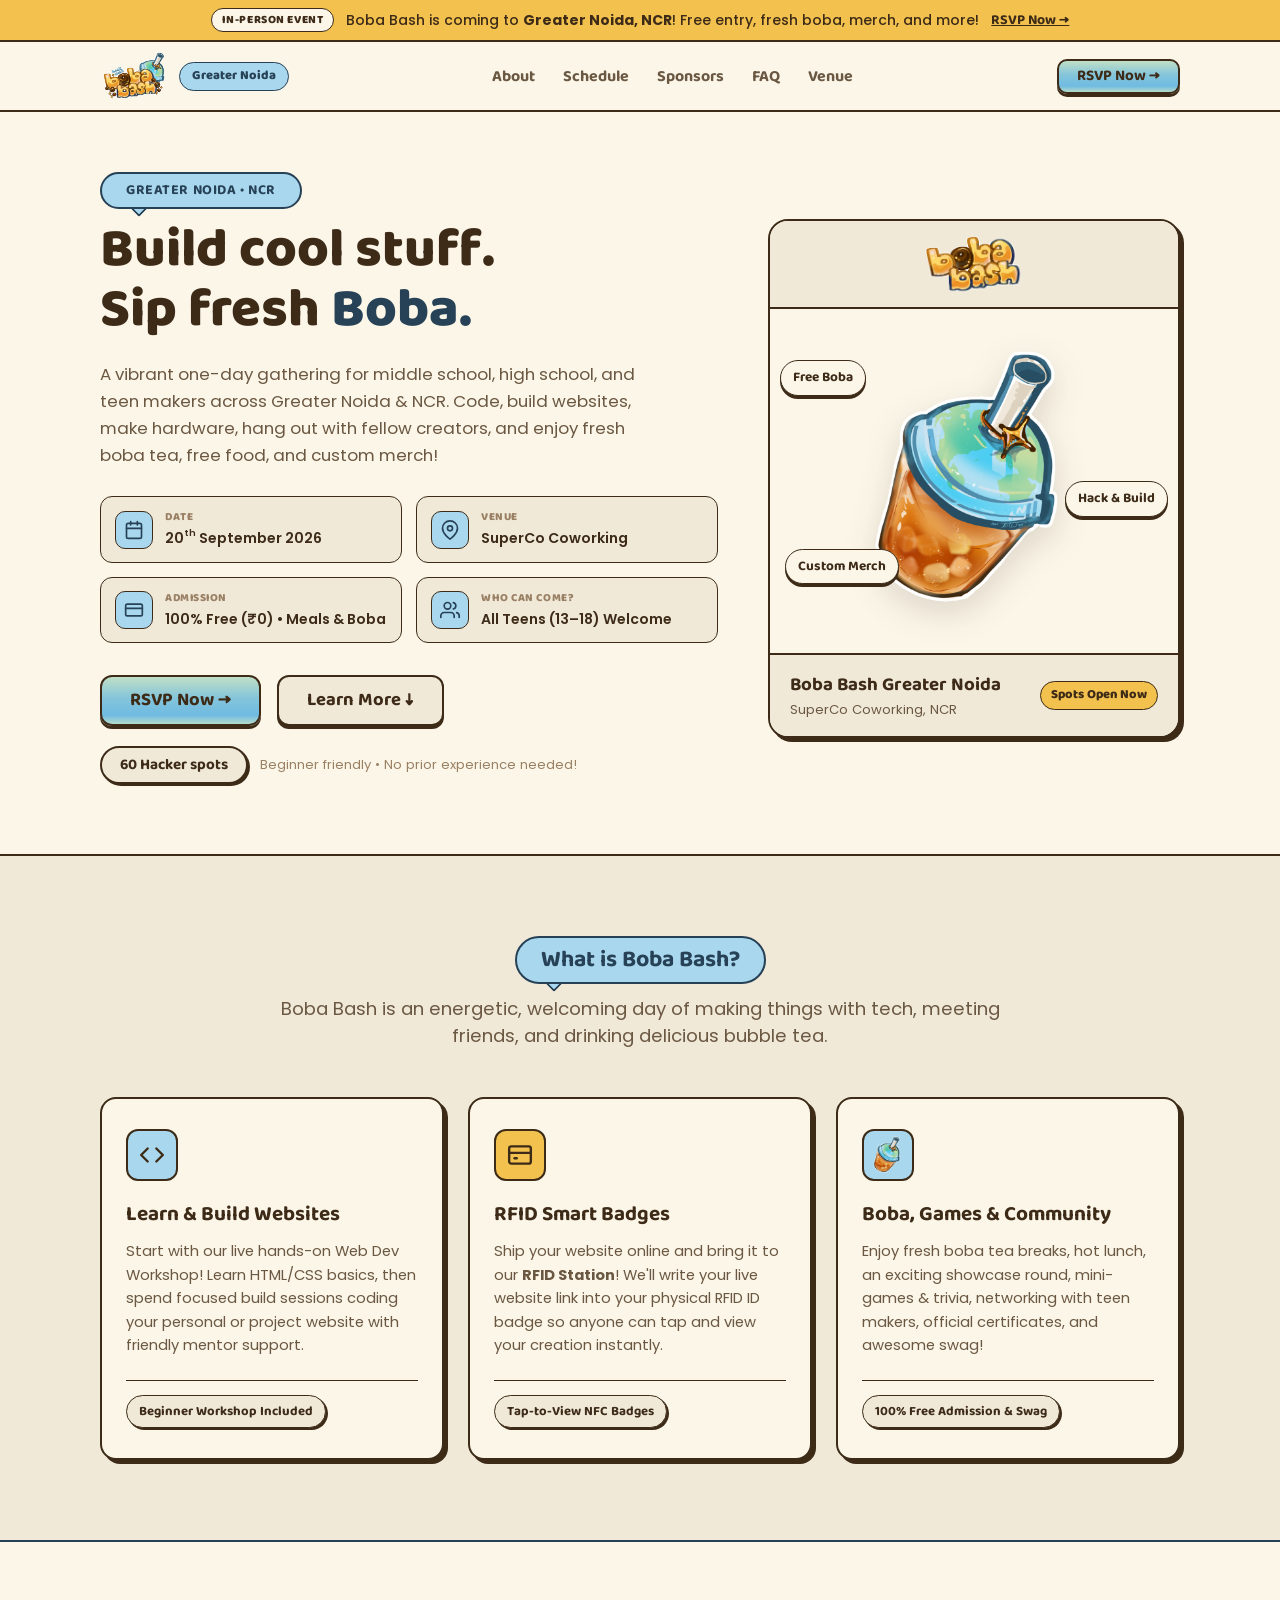
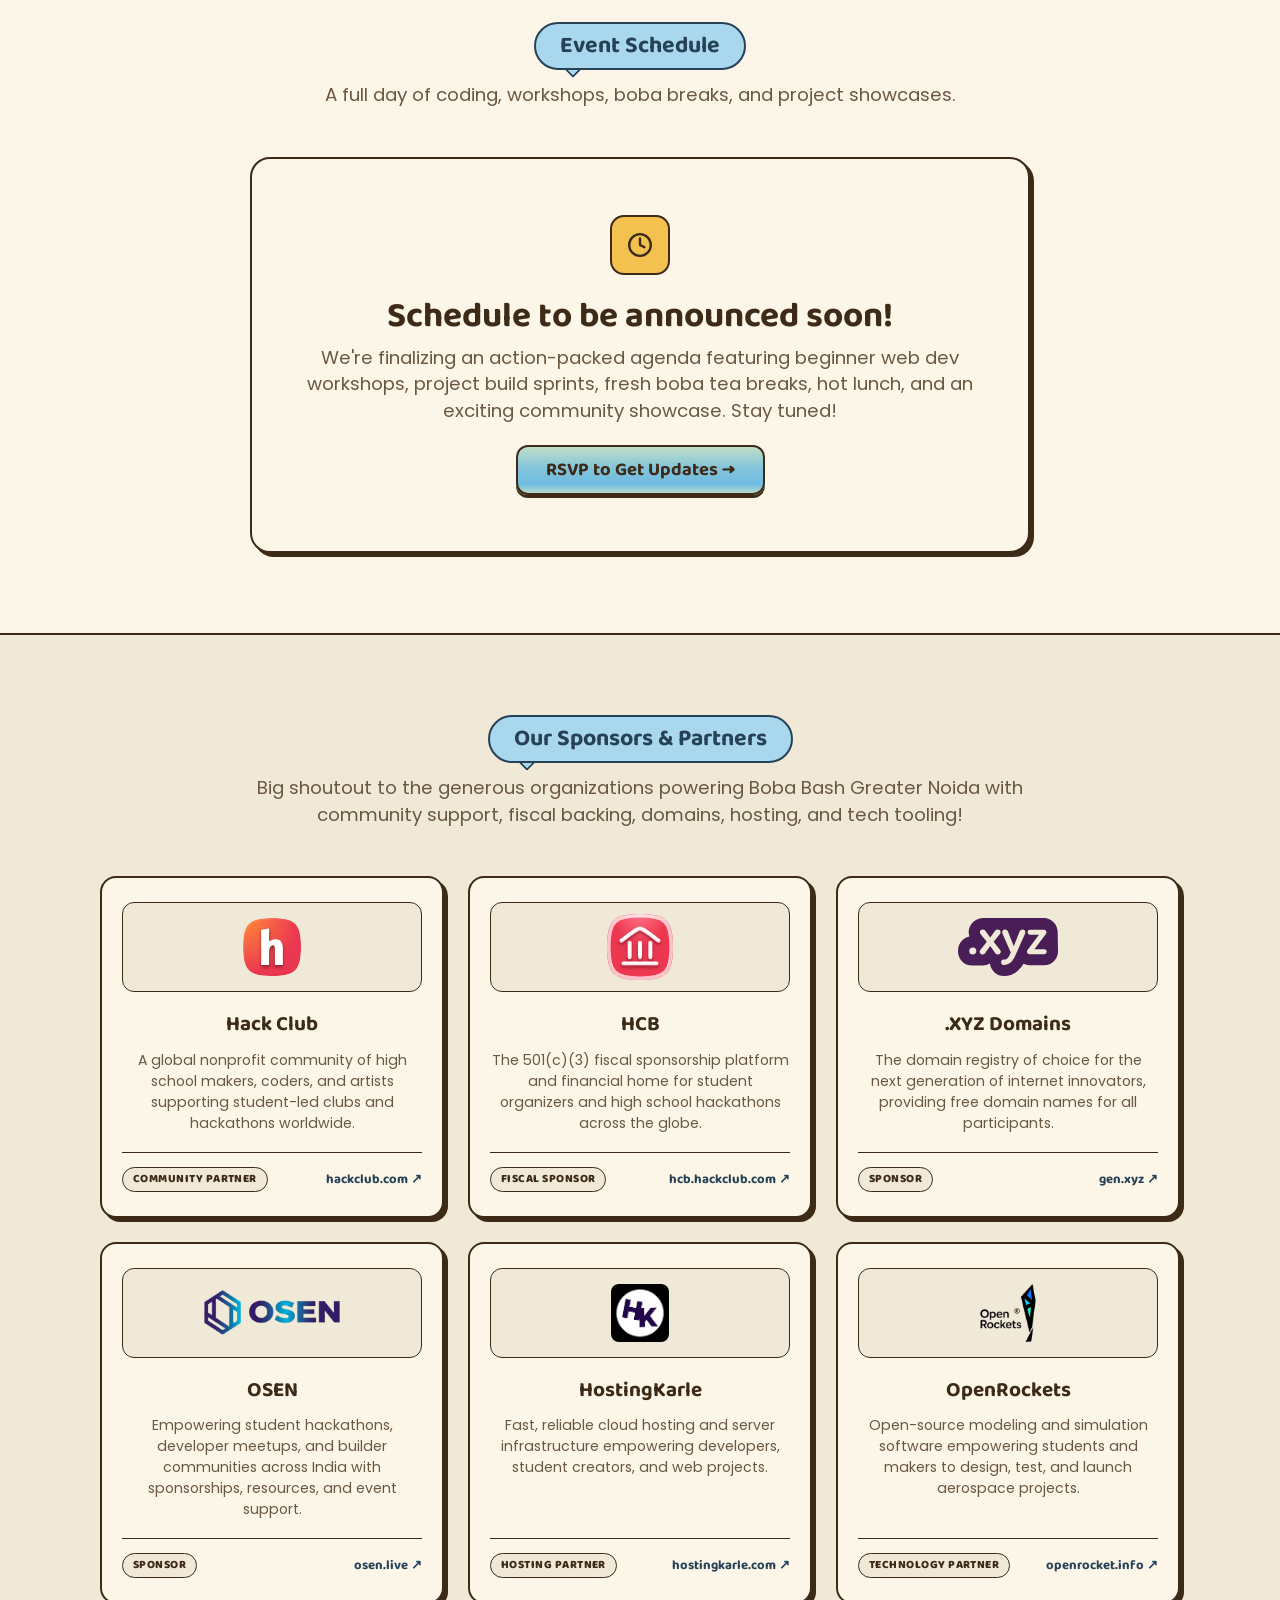
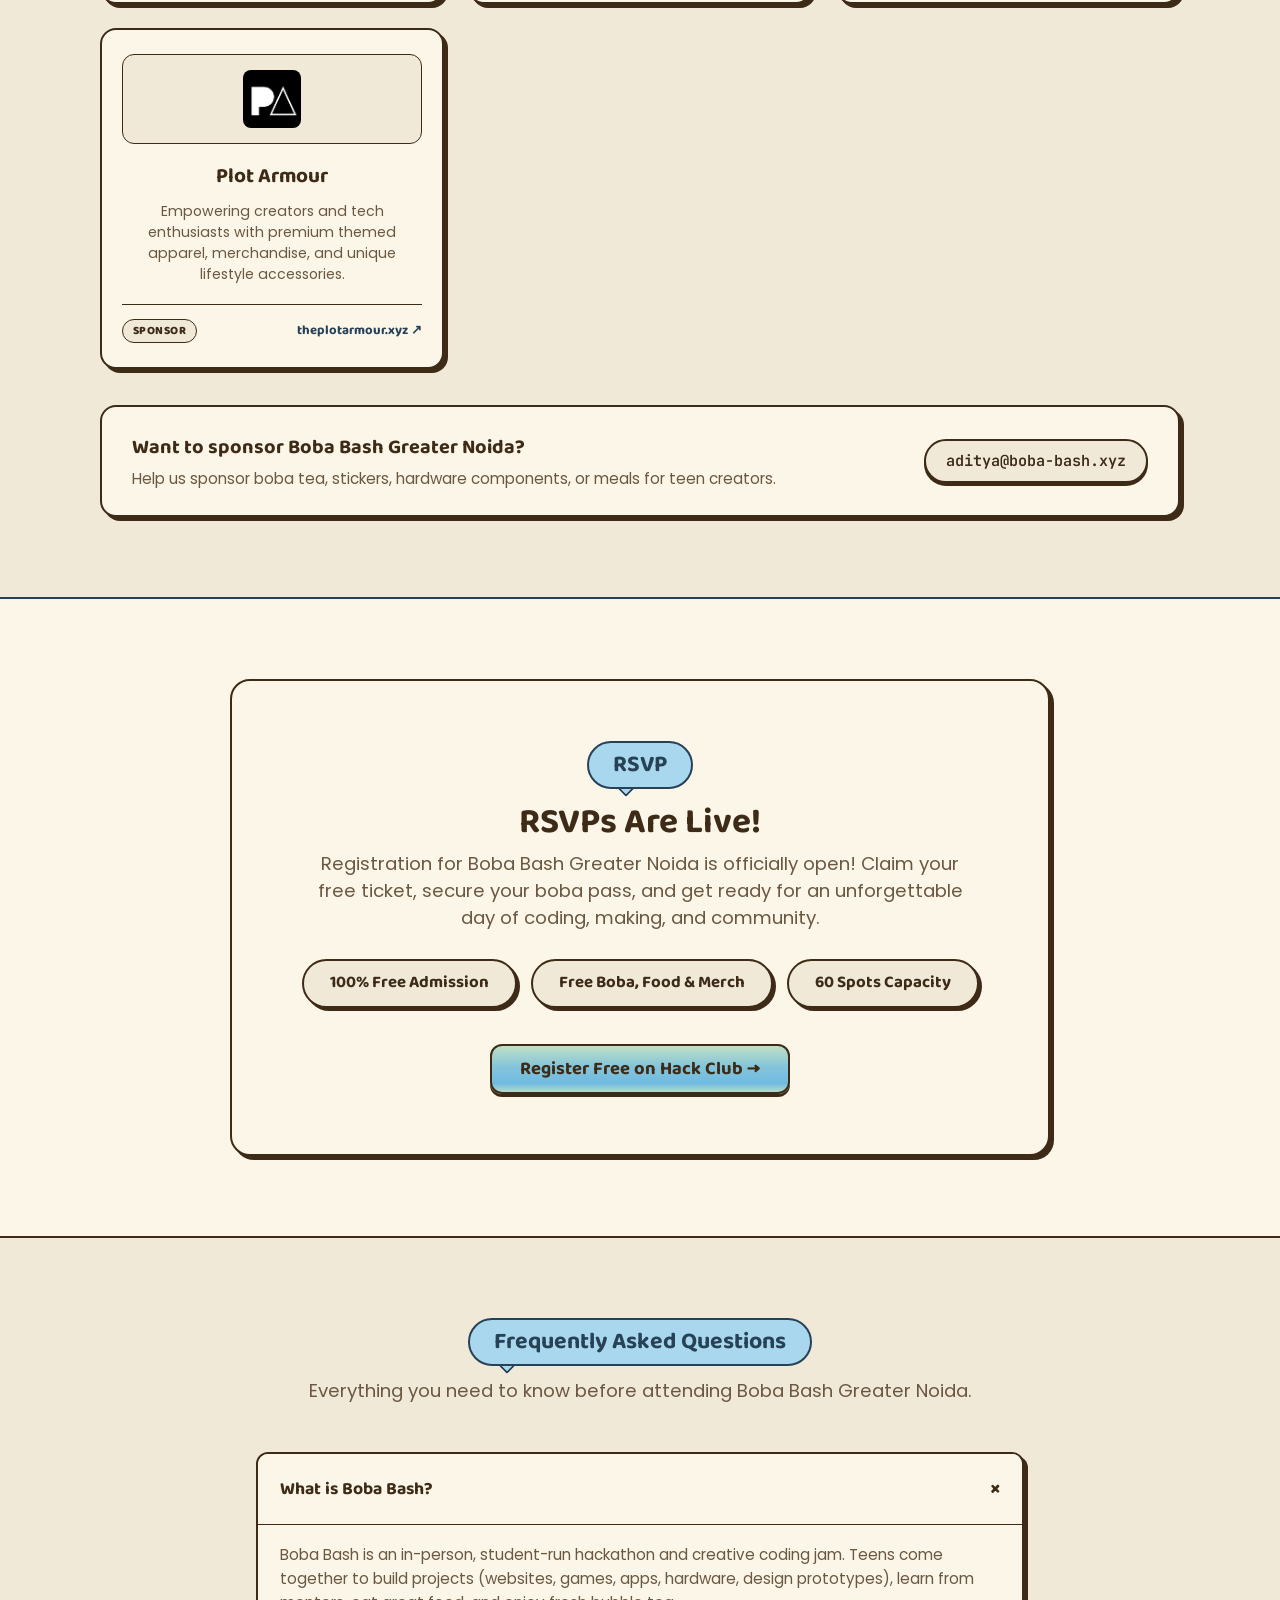
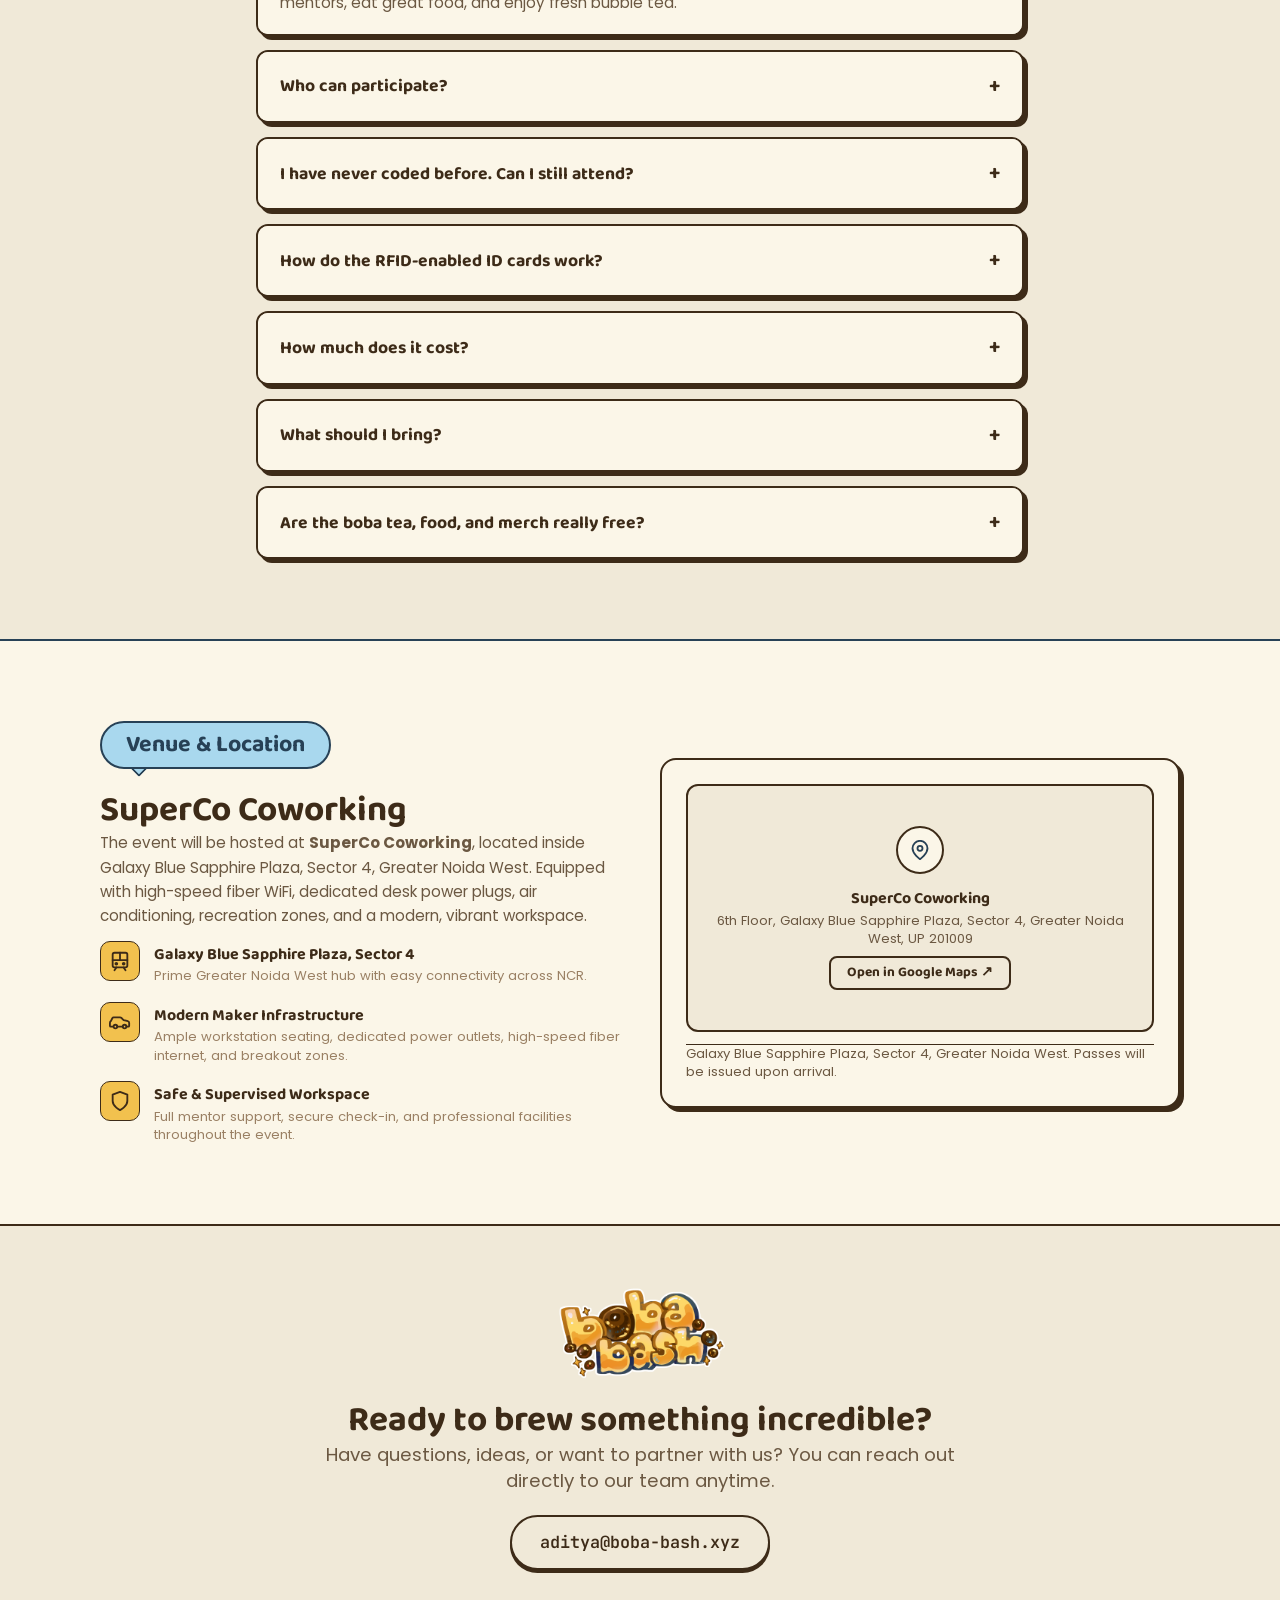
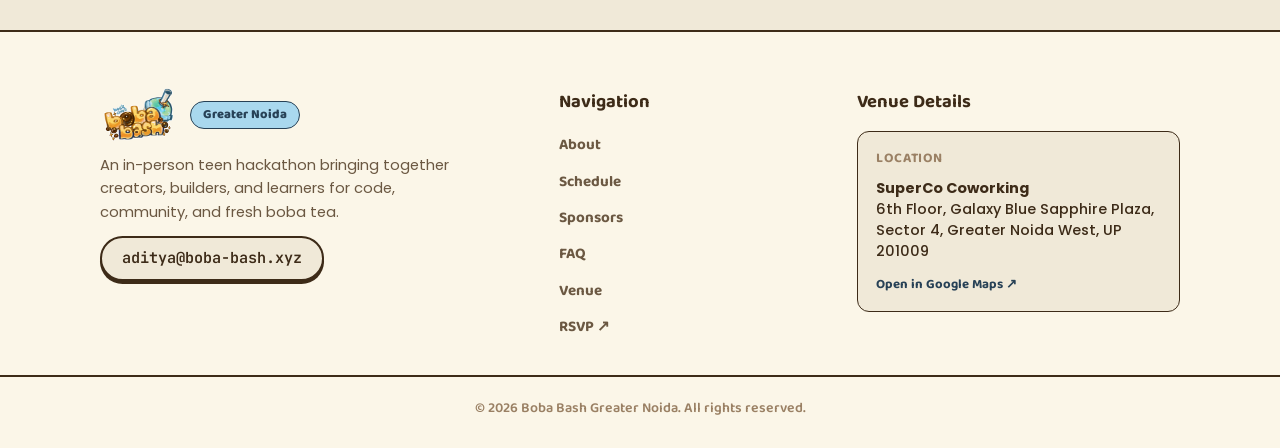
==== commit 2ce63da7: "Add Plot Armour sponsor card and logo" ====
--- a/index.html
+++ b/index.html
@@ -408,6 +408,21 @@
           <div class="sponsor-footer">
             <span class="sponsor-badge">TECHNOLOGY PARTNER</span>
             <a href="https://openrocket.info/" target="_blank" rel="noopener noreferrer" class="sponsor-link">openrocket.info &nearr;</a>
+          </div>
+        </div>
+
+        <!-- Sponsor 7: Plot Armour -->
+        <div class="sponsor-card border-line border-2 shadow-card">
+          <div class="sponsor-logo-wrap">
+            <img src="Plot-Armor-logo.png" alt="Plot Armour Logo" class="sponsor-logo-img sponsor-logo-rounded" />
+          </div>
+          <h3 class="sponsor-name font-display font-bold">Plot Armour</h3>
+          <p class="sponsor-desc">
+            Empowering creators and tech enthusiasts with premium themed apparel, merchandise, and unique lifestyle accessories.
+          </p>
+          <div class="sponsor-footer">
+            <span class="sponsor-badge">SPONSOR</span>
+            <a href="https://store.theplotarmour.xyz/" target="_blank" rel="noopener noreferrer" class="sponsor-link">theplotarmour.xyz &nearr;</a>
           </div>
         </div>
       </div>
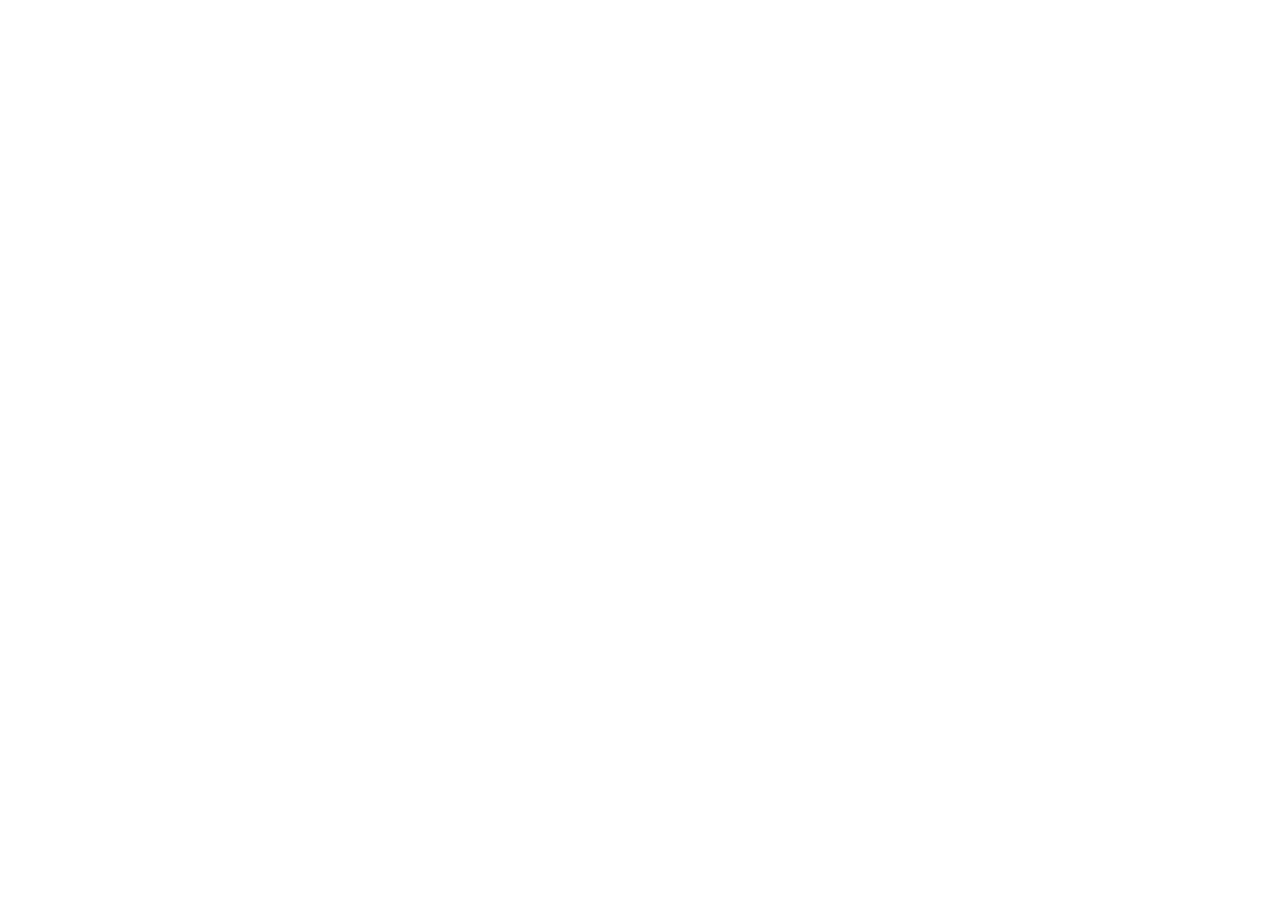
==== commit 62a79128: "Configure boba-bash.xyz to redirect to bash.hackclub.com and move site to /greater-noida" ====
--- a/index.html
+++ b/index.html
@@ -3,742 +3,94 @@
 <head>
   <meta charset="UTF-8" />
   <meta name="viewport" content="width=device-width, initial-scale=1.0" />
-  <title>Boba Bash Greater Noida | In-Person Teen Hackathon</title>
-  
-  <!-- Meta tags for social sharing -->
-  <meta name="description" content="Boba Bash Greater Noida: A free, beginner-friendly teen hackathon with coding, making cool projects, free boba, meals, and merch in Greater Noida, NCR!" />
-  <meta property="og:title" content="Boba Bash Greater Noida" />
-  <meta property="og:description" content="Join 60+ teen hackers in Greater Noida for a day of making, learning, free boba, food, and custom merch!" />
-  <meta property="og:image" content="cup.png" />
+  <meta http-equiv="refresh" content="0; url=https://bash.hackclub.com" />
+  <link rel="canonical" href="https://bash.hackclub.com" />
   <link rel="icon" type="image/png" href="cup.png" />
-  <meta name="theme-color" content="#fbf6e8" />
-
-  <!-- Fonts from Boba Bash brand guide -->
-  <link rel="preconnect" href="https://fonts.googleapis.com" />
-  <link rel="preconnect" href="https://fonts.gstatic.com" crossorigin />
-  <link href="https://fonts.googleapis.com/css2?family=Baloo+2:wght@500;600;700;800&family=Poppins:ital,wght@0,400;0,500;0,600;0,700;1,500&family=JetBrains+Mono:wght@400;600&display=swap" rel="stylesheet" />
-
-  <link rel="stylesheet" href="style.css" />
+  <title>Boba Bash | Redirecting to Hack Club Boba Bash</title>
+  <style>
+    * {
+      box-sizing: border-box;
+      margin: 0;
+      padding: 0;
+    }
+    body {
+      font-family: -apple-system, BlinkMacSystemFont, "Segoe UI", Roboto, "Helvetica Neue", Arial, sans-serif;
+      display: flex;
+      flex-direction: column;
+      align-items: center;
+      justify-content: center;
+      min-height: 100vh;
+      background-color: #fbf6e8;
+      color: #3d2b18;
+      text-align: center;
+      padding: 24px;
+    }
+    .redirect-card {
+      background: #ffffff;
+      border: 2.5px solid #3d2b18;
+      border-radius: 20px;
+      padding: 40px 32px;
+      box-shadow: 6px 6px 0 #3d2b18;
+      max-width: 460px;
+      width: 100%;
+    }
+    .boba-icon {
+      width: 64px;
+      height: auto;
+      margin-bottom: 16px;
+    }
+    h1 {
+      font-size: 1.6rem;
+      margin-bottom: 12px;
+      color: #3d2b18;
+    }
+    p {
+      font-size: 1rem;
+      line-height: 1.5;
+      color: #6b5842;
+      margin-bottom: 20px;
+    }
+    .redirect-btn {
+      display: inline-block;
+      padding: 12px 24px;
+      background: #f2c14e;
+      color: #3d2b18;
+      text-decoration: none;
+      font-weight: 700;
+      border: 2px solid #3d2b18;
+      border-radius: 12px;
+      box-shadow: 3px 3px 0 #3d2b18;
+      font-size: 1rem;
+      transition: transform 0.1s ease;
+    }
+    .redirect-btn:hover {
+      transform: translateY(-2px);
+    }
+    .gn-link-wrap {
+      margin-top: 28px;
+      padding-top: 18px;
+      border-top: 1.5px solid #e0d5c1;
+      font-size: 0.92rem;
+    }
+    .gn-link {
+      color: #3d2b18;
+      font-weight: 700;
+      text-decoration: underline;
+    }
+  </style>
+  <script>
+    window.location.replace("https://bash.hackclub.com");
+  </script>
 </head>
 <body>
-
-  <!-- Background decorative floating boba pearls canvas -->
-  <div class="floating-boba-container" aria-hidden="true" id="bobaCanvas"></div>
-
-  <!-- Top Announcement Bar in Official Goldenrod -->
-  <aside class="top-banner">
-    <div class="container banner-content">
-      <span class="banner-badge">IN-PERSON EVENT</span>
-      <p class="banner-text">Boba Bash is coming to <strong>Greater Noida, NCR</strong>! Free entry, fresh boba, merch, and more!</p>
-      <a href="https://bash.hackclub.com/events/50" target="_blank" rel="noopener noreferrer" class="banner-link">RSVP Now &rarr;</a>
+  <div class="redirect-card">
+    <img src="cup.png" alt="Boba Bash Cup" class="boba-icon" />
+    <h1>Redirecting to Boba Bash...</h1>
+    <p>We are redirecting you to the official Hack Club Boba Bash homepage at <strong>bash.hackclub.com</strong>.</p>
+    <a href="https://bash.hackclub.com" class="redirect-btn">Visit bash.hackclub.com &rarr;</a>
+    <div class="gn-link-wrap">
+      Looking for Greater Noida? <a href="/greater-noida/" class="gn-link">Go to Greater Noida Event &rarr;</a>
     </div>
-  </aside>
-
-  <!-- Navigation Header -->
-  <header class="site-header">
-    <div class="container nav-wrap">
-      <a href="#" class="brand-logo-link" aria-label="Boba Bash Greater Noida Home">
-        <img src="logofull.png" alt="Boba Bash Logo" class="brand-logo" />
-        <span class="city-pill">Greater Noida</span>
-      </a>
-
-      <nav class="nav-links" id="navLinks" aria-label="Main Navigation">
-        <a href="#about" class="nav-link">About</a>
-        <a href="#schedule" class="nav-link">Schedule</a>
-        <a href="#sponsors" class="nav-link">Sponsors</a>
-        <a href="#faq" class="nav-link">FAQ</a>
-        <a href="#venue" class="nav-link">Venue</a>
-      </nav>
-
-      <div class="nav-actions">
-        <a href="https://bash.hackclub.com/events/50" target="_blank" rel="noopener noreferrer" class="btn btn-gradient btn-nav">
-          RSVP Now &rarr;
-        </a>
-        <button class="mobile-toggle" id="menuToggle" aria-label="Toggle navigation menu" aria-expanded="false" aria-controls="navLinks">
-          <span></span>
-          <span></span>
-          <span></span>
-        </button>
-      </div>
-    </div>
-  </header>
-  <div class="mobile-backdrop" id="menuBackdrop" aria-hidden="true"></div>
-
-  <!-- Hero Section -->
-  <section class="hero-section">
-    <div class="container hero-grid">
-      <div class="hero-text-col">
-        
-        <!-- Speech Bubble Badge Component from Brand Guide -->
-        <div class="speech-bubble">
-          <div class="bubble-pill">
-            <span class="hero-badge-text">GREATER NOIDA • NCR</span>
-          </div>
-          <div class="bubble_tail" aria-hidden="true"></div>
-        </div>
-
-        <h1 class="hero-title font-display">
-          Build cool stuff.<br />
-          Sip fresh <span class="highlight-boba">Boba.</span>
-        </h1>
-
-        <p class="hero-description text-body">
-          A vibrant one-day gathering for middle school, high school, and teen makers across Greater Noida &amp; NCR. Code, build websites, make hardware, hang out with fellow creators, and enjoy fresh boba tea, free food, and custom merch!
-        </p>
-
-        <!-- Quick Event Meta Tags with Crisp SVG Icons -->
-        <div class="event-meta-cards">
-          <div class="meta-card">
-            <div class="meta-icon-box">
-              <svg class="meta-svg" viewBox="0 0 24 24" fill="none" stroke-width="2" stroke-linecap="round" stroke-linejoin="round">
-                <rect x="3" y="4" width="18" height="18" rx="2" ry="2"></rect>
-                <line x1="16" y1="2" x2="16" y2="6"></line>
-                <line x1="8" y1="2" x2="8" y2="6"></line>
-                <line x1="3" y1="10" x2="21" y2="10"></line>
-              </svg>
-            </div>
-            <div class="meta-info">
-              <span class="meta-label">DATE</span>
-              <strong class="meta-value">20<sup>th</sup> September 2026</strong>
-            </div>
-          </div>
-
-          <div class="meta-card">
-            <div class="meta-icon-box">
-              <svg class="meta-svg" viewBox="0 0 24 24" fill="none" stroke-width="2" stroke-linecap="round" stroke-linejoin="round">
-                <path d="M21 10c0 7-9 13-9 13s-9-6-9-13a9 9 0 0 1 18 0z"></path>
-                <circle cx="12" cy="10" r="3"></circle>
-              </svg>
-            </div>
-            <div class="meta-info">
-              <span class="meta-label">VENUE</span>
-              <strong class="meta-value">SuperCo Coworking</strong>
-            </div>
-          </div>
-
-          <div class="meta-card">
-            <div class="meta-icon-box">
-              <svg class="meta-svg" viewBox="0 0 24 24" fill="none" stroke-width="2" stroke-linecap="round" stroke-linejoin="round">
-                <rect x="2" y="5" width="20" height="14" rx="2"></rect>
-                <line x1="2" y1="10" x2="22" y2="10"></line>
-              </svg>
-            </div>
-            <div class="meta-info">
-              <span class="meta-label">ADMISSION</span>
-              <strong class="meta-value">100% Free (₹0) • Meals &amp; Boba</strong>
-            </div>
-          </div>
-
-          <div class="meta-card">
-            <div class="meta-icon-box">
-              <svg class="meta-svg" viewBox="0 0 24 24" fill="none" stroke-width="2" stroke-linecap="round" stroke-linejoin="round">
-                <path d="M17 21v-2a4 4 0 0 0-4-4H5a4 4 0 0 0-4 4v2"></path>
-                <circle cx="9" cy="7" r="4"></circle>
-                <path d="M23 21v-2a4 4 0 0 0-3-3.87"></path>
-                <path d="M16 3.13a4 4 0 0 1 0 7.75"></path>
-              </svg>
-            </div>
-            <div class="meta-info">
-              <span class="meta-label">WHO CAN COME?</span>
-              <strong class="meta-value">All Teens (13–18) Welcome</strong>
-            </div>
-          </div>
-        </div>
-
-        <!-- CTA Buttons -->
-        <div class="hero-cta-group">
-          <a href="https://bash.hackclub.com/events/50" target="_blank" rel="noopener noreferrer" class="btn btn-gradient btn-lg">
-            RSVP Now &rarr;
-          </a>
-          <a href="#about" class="btn btn-surface btn-lg">
-            Learn More &darr;
-          </a>
-        </div>
-
-        <div class="hero-social-proof">
-          <span class="pill-badge">
-            60 Hacker spots
-          </span>
-          <span class="text-caption text-ink-soft">Beginner friendly • No prior experience needed!</span>
-        </div>
-
-      </div>
-
-      <!-- Hero Mascot & Cup Visual -->
-      <div class="hero-visual-col">
-        <div class="hero-illustration-card border-line bg-surface shadow-card border-2">
-          <div class="mascot-badge-tag">
-            <img src="logowordmark.png" alt="Boba Bash Wordmark" class="wordmark-hero" />
-          </div>
-
-          <div class="cup-display-wrapper">
-            <img src="cup.png" alt="Boba Bash Cup Icon" class="boba-cup-hero" />
-            
-            <div class="floating-sticker sticker-1 shadow-control">
-              <span>Free Boba</span>
-            </div>
-            <div class="floating-sticker sticker-2 shadow-control">
-              <span>Hack &amp; Build</span>
-            </div>
-            <div class="floating-sticker sticker-3 shadow-control">
-              <span>Custom Merch</span>
-            </div>
-          </div>
-
-          <div class="card-footer-note bg-surface-alt border-line border-t-2">
-            <div class="flex items-center justify-between">
-              <div>
-                <h3 class="font-display font-bold text-ink mb-0">Boba Bash Greater Noida</h3>
-                <p class="text-caption text-ink-muted">SuperCo Coworking, NCR</p>
-              </div>
-              <span class="status-pill font-display">Spots Open Now</span>
-            </div>
-          </div>
-        </div>
-      </div>
-    </div>
-  </section>
-
-  <!-- About Section -->
-  <section id="about" class="section bg-surface-alt border-line border-t-2 border-b-2">
-    <div class="container">
-      <div class="section-header text-center">
-        <!-- Bubble Header from Brand Guide -->
-        <div class="speech-bubble">
-          <div class="bubble-pill">
-            <h2 class="text-heading">What is Boba Bash?</h2>
-          </div>
-          <div class="bubble_tail" aria-hidden="true"></div>
-        </div>
-        <p class="text-subheading text-ink-muted max-w-3xl mx-auto">
-          Boba Bash is an energetic, welcoming day of making things with tech, meeting friends, and drinking delicious bubble tea.
-        </p>
-      </div>
-
-      <div class="cards-grid-3">
-        <!-- Card 1 -->
-        <div class="about-card border-line border-2 shadow-card">
-          <div class="about-card-icon bg-bubble border-line border-2">
-            <svg class="feature-svg" viewBox="0 0 24 24" fill="none" stroke-width="2.2" stroke-linecap="round" stroke-linejoin="round">
-              <polyline points="16 18 22 12 16 6"></polyline>
-              <polyline points="8 6 2 12 8 18"></polyline>
-            </svg>
-          </div>
-          <h3 class="about-card-title font-display font-bold">Learn &amp; Build Websites</h3>
-          <p class="about-card-desc">
-            Start with our live hands-on Web Dev Workshop! Learn HTML/CSS basics, then spend focused build sessions coding your personal or project website with friendly mentor support.
-          </p>
-          <div class="about-card-footer">
-            <span class="about-tag">Beginner Workshop Included</span>
-          </div>
-        </div>
-
-        <!-- Card 2 -->
-        <div class="about-card border-line border-2 shadow-card">
-          <div class="about-card-icon bg-goldenrod border-line border-2">
-            <svg class="feature-svg" viewBox="0 0 24 24" fill="none" stroke-width="2.2" stroke-linecap="round" stroke-linejoin="round">
-              <rect x="2" y="4" width="20" height="16" rx="2"></rect>
-              <line x1="2" y1="10" x2="22" y2="10"></line>
-              <path d="M7 15h2"></path>
-            </svg>
-          </div>
-          <h3 class="about-card-title font-display font-bold">RFID Smart Badges</h3>
-          <p class="about-card-desc">
-            Ship your website online and bring it to our <strong>RFID Station</strong>! We'll write your live website link into your physical RFID ID badge so anyone can tap and view your creation instantly.
-          </p>
-          <div class="about-card-footer">
-            <span class="about-tag">Tap-to-View NFC Badges</span>
-          </div>
-        </div>
-
-        <!-- Card 3 -->
-        <div class="about-card border-line border-2 shadow-card">
-          <div class="about-card-icon bg-bubble border-line border-2">
-            <img src="cup.png" alt="Boba Cup" class="feature-cup-img" />
-          </div>
-          <h3 class="about-card-title font-display font-bold">Boba, Games &amp; Community</h3>
-          <p class="about-card-desc">
-            Enjoy fresh boba tea breaks, hot lunch, an exciting showcase round, mini-games &amp; trivia, networking with teen makers, official certificates, and awesome swag!
-          </p>
-          <div class="about-card-footer">
-            <span class="about-tag">100% Free Admission &amp; Swag</span>
-          </div>
-        </div>
-      </div>
-    </div>
-  </section>
-
-  <!-- Schedule Section -->
-  <section id="schedule" class="section">
-    <div class="container text-center">
-      <div class="section-header text-center">
-        <!-- Bubble Header from Brand Guide -->
-        <div class="speech-bubble">
-          <div class="bubble-pill">
-            <h2 class="text-heading">Event Schedule</h2>
-          </div>
-          <div class="bubble_tail" aria-hidden="true"></div>
-        </div>
-        <p class="text-subheading text-ink-muted max-w-3xl mx-auto">
-          A full day of coding, workshops, boba breaks, and project showcases.
-        </p>
-      </div>
-
-      <div class="schedule-tba-card border-line bg-surface shadow-card border-2">
-        <div class="schedule-tba-icon bg-goldenrod border-line border-2">
-          <svg class="feature-svg" viewBox="0 0 24 24" fill="none" stroke-width="2.2" stroke-linecap="round" stroke-linejoin="round">
-            <circle cx="12" cy="12" r="10"></circle>
-            <polyline points="12 6 12 12 16 14"></polyline>
-          </svg>
-        </div>
-        <h3 class="font-display text-title font-bold text-ink mb-2">Schedule to be announced soon!</h3>
-        <p class="text-subheading text-ink-muted max-w-xl mx-auto mb-4">
-          We're finalizing an action-packed agenda featuring beginner web dev workshops, project build sprints, fresh boba tea breaks, hot lunch, and an exciting community showcase. Stay tuned!
-        </p>
-        <div class="flex justify-center">
-          <a href="https://bash.hackclub.com/events/50" target="_blank" rel="noopener noreferrer" class="btn btn-gradient btn-lg">
-            RSVP to Get Updates &rarr;
-          </a>
-        </div>
-      </div>
-    </div>
-  </section>
-
-  <!-- Sponsors & Partners Section -->
-  <section id="sponsors" class="section bg-surface-alt border-line border-t-2 border-b-2">
-    <div class="container">
-      <div class="section-header text-center">
-        <!-- Bubble Header from Brand Guide -->
-        <div class="speech-bubble">
-          <div class="bubble-pill">
-            <h2 class="text-heading">Our Sponsors &amp; Partners</h2>
-          </div>
-          <div class="bubble_tail" aria-hidden="true"></div>
-        </div>
-        <p class="text-subheading text-ink-muted max-w-3xl mx-auto">
-          Big shoutout to the generous organizations powering Boba Bash Greater Noida with community support, fiscal backing, domains, hosting, and tech tooling!
-        </p>
-      </div>
-
-      <div class="sponsors-grid">
-        <!-- Sponsor 1: Hack Club -->
-        <div class="sponsor-card border-line border-2 shadow-card">
-          <div class="sponsor-logo-wrap">
-            <img src="hack-club-icon-rounded.svg" alt="Hack Club Logo" class="sponsor-logo-img" />
-          </div>
-          <h3 class="sponsor-name font-display font-bold">Hack Club</h3>
-          <p class="sponsor-desc">
-            A global nonprofit community of high school makers, coders, and artists supporting student-led clubs and hackathons worldwide.
-          </p>
-          <div class="sponsor-footer">
-            <span class="sponsor-badge">COMMUNITY PARTNER</span>
-            <a href="https://hackclub.com" target="_blank" rel="noopener noreferrer" class="sponsor-link">hackclub.com &nearr;</a>
-          </div>
-        </div>
-
-        <!-- Sponsor 2: HCB -->
-        <div class="sponsor-card border-line border-2 shadow-card">
-          <div class="sponsor-logo-wrap">
-            <img src="hcb-icon-icon-original.svg" alt="HCB Logo" class="sponsor-logo-img sponsor-logo-hcb" />
-          </div>
-          <h3 class="sponsor-name font-display font-bold">HCB</h3>
-          <p class="sponsor-desc">
-            The 501(c)(3) fiscal sponsorship platform and financial home for student organizers and high school hackathons across the globe.
-          </p>
-          <div class="sponsor-footer">
-            <span class="sponsor-badge">FISCAL SPONSOR</span>
-            <a href="https://hcb.hackclub.com" target="_blank" rel="noopener noreferrer" class="sponsor-link">hcb.hackclub.com &nearr;</a>
-          </div>
-        </div>
-
-        <!-- Sponsor 3: .XYZ Domains -->
-        <div class="sponsor-card border-line border-2 shadow-card">
-          <div class="sponsor-logo-wrap">
-            <img src="xyz-logo-color.svg" alt=".XYZ Logo" class="sponsor-logo-img" />
-          </div>
-          <h3 class="sponsor-name font-display font-bold">.XYZ Domains</h3>
-          <p class="sponsor-desc">
-            The domain registry of choice for the next generation of internet innovators, providing free domain names for all participants.
-          </p>
-          <div class="sponsor-footer">
-            <span class="sponsor-badge">SPONSOR</span>
-            <a href="https://gen.xyz" target="_blank" rel="noopener noreferrer" class="sponsor-link">gen.xyz &nearr;</a>
-          </div>
-        </div>
-
-        <!-- Sponsor 4: OSEN -->
-        <div class="sponsor-card border-line border-2 shadow-card">
-          <div class="sponsor-logo-wrap">
-            <img src="OSEN.png" alt="OSEN Logo" class="sponsor-logo-img" />
-          </div>
-          <h3 class="sponsor-name font-display font-bold">OSEN</h3>
-          <p class="sponsor-desc">
-            Empowering student hackathons, developer meetups, and builder communities across India with sponsorships, resources, and event support.
-          </p>
-          <div class="sponsor-footer">
-            <span class="sponsor-badge">SPONSOR</span>
-            <a href="https://osen.live" target="_blank" rel="noopener noreferrer" class="sponsor-link">osen.live &nearr;</a>
-          </div>
-        </div>
-
-        <!-- Sponsor 5: HostingKarle -->
-        <div class="sponsor-card border-line border-2 shadow-card">
-          <div class="sponsor-logo-wrap">
-            <img src="hostingKarle-logo.png" alt="HostingKarle Logo" class="sponsor-logo-img sponsor-logo-rounded" />
-          </div>
-          <h3 class="sponsor-name font-display font-bold">HostingKarle</h3>
-          <p class="sponsor-desc">
-            Fast, reliable cloud hosting and server infrastructure empowering developers, student creators, and web projects.
-          </p>
-          <div class="sponsor-footer">
-            <span class="sponsor-badge">HOSTING PARTNER</span>
-            <a href="https://hostingkarle.com/" target="_blank" rel="noopener noreferrer" class="sponsor-link">hostingkarle.com &nearr;</a>
-          </div>
-        </div>
-
-        <!-- Sponsor 6: OpenRockets -->
-        <div class="sponsor-card border-line border-2 shadow-card">
-          <div class="sponsor-logo-wrap">
-            <img src="openrocketsapps_logo.png" alt="OpenRockets Logo" class="sponsor-logo-img" />
-          </div>
-          <h3 class="sponsor-name font-display font-bold">OpenRockets</h3>
-          <p class="sponsor-desc">
-            Open-source modeling and simulation software empowering students and makers to design, test, and launch aerospace projects.
-          </p>
-          <div class="sponsor-footer">
-            <span class="sponsor-badge">TECHNOLOGY PARTNER</span>
-            <a href="https://openrocket.info/" target="_blank" rel="noopener noreferrer" class="sponsor-link">openrocket.info &nearr;</a>
-          </div>
-        </div>
-
-        <!-- Sponsor 7: Plot Armour -->
-        <div class="sponsor-card border-line border-2 shadow-card">
-          <div class="sponsor-logo-wrap">
-            <img src="Plot-Armor-logo.png" alt="Plot Armour Logo" class="sponsor-logo-img sponsor-logo-rounded" />
-          </div>
-          <h3 class="sponsor-name font-display font-bold">Plot Armour</h3>
-          <p class="sponsor-desc">
-            Empowering creators and tech enthusiasts with premium themed apparel, merchandise, and unique lifestyle accessories.
-          </p>
-          <div class="sponsor-footer">
-            <span class="sponsor-badge">SPONSOR</span>
-            <a href="https://store.theplotarmour.xyz/" target="_blank" rel="noopener noreferrer" class="sponsor-link">theplotarmour.xyz &nearr;</a>
-          </div>
-        </div>
-      </div>
-
-      <!-- Sponsor Reach-out Card without links -->
-      <div class="sponsor-callout-card border-line border-2 shadow-card">
-        <div>
-          <h3 class="sponsor-callout-title font-display font-bold text-ink mb-1">Want to sponsor Boba Bash Greater Noida?</h3>
-          <p class="text-body text-ink-muted mb-0">Help us sponsor boba tea, stickers, hardware components, or meals for teen creators.</p>
-        </div>
-        <div class="contact-email-badge">
-          aditya@boba-bash.xyz
-        </div>
-      </div>
-
-    </div>
-  </section>
-
-  <!-- RSVP Section -->
-  <section id="rsvp" class="section">
-    <div class="container">
-      <div class="rsvp-card-wrapper border-line bg-surface shadow-card border-2 text-center">
-        
-        <div class="speech-bubble">
-          <div class="bubble-pill">
-            <h2 class="text-heading">RSVP</h2>
-          </div>
-          <div class="bubble_tail" aria-hidden="true"></div>
-        </div>
-
-        <h3 class="font-display text-title font-bold text-ink">RSVPs Are Live!</h3>
-        <p class="text-subheading text-ink-muted max-w-2xl mx-auto mt-2">
-          Registration for Boba Bash Greater Noida is officially open! Claim your free ticket, secure your boba pass, and get ready for an unforgettable day of coding, making, and community.
-        </p>
-
-        <div class="rsvp-badges">
-          <span class="pill-badge pill-badge-lg">
-            100% Free Admission
-          </span>
-          <span class="pill-badge pill-badge-lg">
-            Free Boba, Food &amp; Merch
-          </span>
-          <span class="pill-badge pill-badge-lg">
-            60 Spots Capacity
-          </span>
-        </div>
-
-        <div class="rsvp-action-wrap">
-          <a href="https://bash.hackclub.com/events/50" target="_blank" rel="noopener noreferrer" class="btn btn-gradient btn-lg">
-            Register Free on Hack Club &rarr;
-          </a>
-        </div>
-
-      </div>
-    </div>
-  </section>
-
-  <!-- FAQ Section -->
-  <section id="faq" class="section bg-surface-alt border-line border-t-2 border-b-2">
-    <div class="container">
-      <div class="section-header text-center">
-        <div class="speech-bubble">
-          <div class="bubble-pill">
-            <h2 class="text-heading">Frequently Asked Questions</h2>
-          </div>
-          <div class="bubble_tail" aria-hidden="true"></div>
-        </div>
-        <p class="text-subheading text-ink-muted max-w-3xl mx-auto">
-          Everything you need to know before attending Boba Bash Greater Noida.
-        </p>
-      </div>
-
-      <div class="faq-accordion-wrapper max-w-3xl mx-auto">
-        
-        <details class="faq-item border-line bg-surface shadow-card border-2" open>
-          <summary class="faq-question font-display font-bold text-ink">
-            <span>What is Boba Bash?</span>
-            <span class="faq-chevron">&plus;</span>
-          </summary>
-          <div class="faq-answer text-body text-ink-muted">
-            Boba Bash is an in-person, student-run hackathon and creative coding jam. Teens come together to build projects (websites, games, apps, hardware, design prototypes), learn from mentors, eat great food, and enjoy fresh bubble tea.
-          </div>
-        </details>
-
-        <details class="faq-item border-line bg-surface shadow-card border-2">
-          <summary class="faq-question font-display font-bold text-ink">
-            <span>Who can participate?</span>
-            <span class="faq-chevron">&plus;</span>
-          </summary>
-          <div class="faq-answer text-body text-ink-muted">
-            Any middle school or high school student (ages ~13–18) in Greater Noida, Noida, Ghaziabad, and across NCR is welcome!
-          </div>
-        </details>
-
-        <details class="faq-item border-line bg-surface shadow-card border-2">
-          <summary class="faq-question font-display font-bold text-ink">
-            <span>I have never coded before. Can I still attend?</span>
-            <span class="faq-chevron">&plus;</span>
-          </summary>
-          <div class="faq-answer text-body text-ink-muted">
-            <strong>YES, 100%!</strong> Boba Bash is explicitly built to be beginner-friendly. Right after our opening ceremony, we host a dedicated <strong>beginner Web Dev Workshop</strong> where you'll learn how to build and style a website from scratch with friendly mentor guidance!
-          </div>
-        </details>
-
-        <details class="faq-item border-line bg-surface shadow-card border-2">
-          <summary class="faq-question font-display font-bold text-ink">
-            <span>How do the RFID-enabled ID cards work?</span>
-            <span class="faq-chevron">&plus;</span>
-          </summary>
-          <div class="faq-answer text-body text-ink-muted">
-            Every participant receives an RFID-enabled ID badge at check-in. During the project shipping session, our team will program your badge with your live website link at the RFID station. During the community showcase, attendees can simply tap your card with their phones to instantly open your website!
-          </div>
-        </details>
-
-        <details class="faq-item border-line bg-surface shadow-card border-2">
-          <summary class="faq-question font-display font-bold text-ink">
-            <span>How much does it cost?</span>
-            <span class="faq-chevron">&plus;</span>
-          </summary>
-          <div class="faq-answer text-body text-ink-muted">
-            It is <strong>completely free (₹0)</strong>! Thanks to our sponsors and community partners, your admission, meals, boba drinks, stickers, and swag are fully covered.
-          </div>
-        </details>
-
-        <details class="faq-item border-line bg-surface shadow-card border-2">
-          <summary class="faq-question font-display font-bold text-ink">
-            <span>What should I bring?</span>
-            <span class="faq-chevron">&plus;</span>
-          </summary>
-          <div class="faq-answer text-body text-ink-muted">
-            Bring your laptop, charger, student ID, a water bottle, and a curious mindset! If you don't have a laptop, reach out to our team in advance and we'll try our best to work out a solution for you!
-          </div>
-        </details>
-
-        <details class="faq-item border-line bg-surface shadow-card border-2">
-          <summary class="faq-question font-display font-bold text-ink">
-            <span>Are the boba tea, food, and merch really free?</span>
-            <span class="faq-chevron">&plus;</span>
-          </summary>
-          <div class="faq-answer text-body text-ink-muted">
-            <strong>YES, 100%!</strong> Thanks to our generous sponsors and partners, freshly brewed bubble tea, hot lunch, snacks, sticker packs, and custom event merchandise are completely free for all registered participants.
-          </div>
-        </details>
-
-      </div>
-    </div>
-  </section>
-
-  <!-- Venue & Travel Section -->
-  <section id="venue" class="section">
-    <div class="container">
-      <div class="venue-grid">
-        <div class="venue-info-col">
-          <div class="speech-bubble">
-            <div class="bubble-pill">
-              <h2 class="text-heading">Venue &amp; Location</h2>
-            </div>
-            <div class="bubble_tail" aria-hidden="true"></div>
-          </div>
-          <h3 class="font-display text-title font-bold text-ink mt-2">SuperCo Coworking</h3>
-          <p class="text-body text-ink-muted">
-            The event will be hosted at <strong>SuperCo Coworking</strong>, located inside Galaxy Blue Sapphire Plaza, Sector 4, Greater Noida West. Equipped with high-speed fiber WiFi, dedicated desk power plugs, air conditioning, recreation zones, and a modern, vibrant workspace.
-          </p>
-
-          <div class="venue-points mt-3">
-            <div class="venue-point">
-              <div class="point-icon">
-                <svg class="point-svg" viewBox="0 0 24 24" fill="none" stroke-width="2" stroke-linecap="round" stroke-linejoin="round">
-                  <rect x="4" y="3" width="16" height="16" rx="2"></rect>
-                  <path d="M4 11h16"></path>
-                  <path d="M12 3v8"></path>
-                  <path d="m8 19-2 3"></path>
-                  <path d="m16 19 2 3"></path>
-                  <circle cx="8" cy="15" r="1"></circle>
-                  <circle cx="16" cy="15" r="1"></circle>
-                </svg>
-              </div>
-              <div>
-                <strong class="font-display text-ink">Galaxy Blue Sapphire Plaza, Sector 4</strong>
-                <p class="text-caption text-ink-soft">Prime Greater Noida West hub with easy connectivity across NCR.</p>
-              </div>
-            </div>
-
-            <div class="venue-point">
-              <div class="point-icon">
-                <svg class="point-svg" viewBox="0 0 24 24" fill="none" stroke-width="2" stroke-linecap="round" stroke-linejoin="round">
-                  <path d="M19 17h2c.6 0 1-.4 1-1v-3c0-.9-.7-1.7-1.5-1.9C18.7 10.6 16 10 16 10s-1.3-1.4-2.2-2.3c-.5-.4-1.1-.7-1.8-.7H5c-.6 0-1.1.4-1.4.9l-1.4 2.9C1.5 11.2 1 12 1 13v3c0 .6.4 1 1 1h2"></path>
-                  <circle cx="7" cy="17" r="2"></circle>
-                  <path d="M9 17h6"></path>
-                  <circle cx="17" cy="17" r="2"></circle>
-                </svg>
-              </div>
-              <div>
-                <strong class="font-display text-ink">Modern Maker Infrastructure</strong>
-                <p class="text-caption text-ink-soft">Ample workstation seating, dedicated power outlets, high-speed fiber internet, and breakout zones.</p>
-              </div>
-            </div>
-
-            <div class="venue-point">
-              <div class="point-icon">
-                <svg class="point-svg" viewBox="0 0 24 24" fill="none" stroke-width="2" stroke-linecap="round" stroke-linejoin="round">
-                  <path d="M12 22s8-4 8-10V5l-8-3-8 3v7c0 6 8 10 8 10z"></path>
-                </svg>
-              </div>
-              <div>
-                <strong class="font-display text-ink">Safe &amp; Supervised Workspace</strong>
-                <p class="text-caption text-ink-soft">Full mentor support, secure check-in, and professional facilities throughout the event.</p>
-              </div>
-            </div>
-          </div>
-        </div>
-
-        <div class="venue-card-col">
-          <div class="border-line bg-surface shadow-card border-2 p-5 venue-box">
-            <div class="venue-map-placeholder border-line border-2">
-              <div class="map-inner">
-                <div class="map-pin">
-                  <svg class="meta-svg" viewBox="0 0 24 24" fill="none" stroke-width="2.2" stroke-linecap="round" stroke-linejoin="round">
-                    <path d="M21 10c0 7-9 13-9 13s-9-6-9-13a9 9 0 0 1 18 0z"></path>
-                    <circle cx="12" cy="10" r="3"></circle>
-                  </svg>
-                </div>
-                <h4 class="font-display font-bold text-ink">SuperCo Coworking</h4>
-                <p class="text-caption text-ink-muted">6th Floor, Galaxy Blue Sapphire Plaza, Sector 4, Greater Noida West, UP 201009</p>
-                <a href="https://maps.app.goo.gl/tVYwBGp5f9iKK5hE9" target="_blank" rel="noopener noreferrer" class="btn btn-surface btn-sm mt-2">
-                  Open in Google Maps &nearr;
-                </a>
-              </div>
-            </div>
-            <div class="venue-extra-info mt-3 pt-3 border-line border-t">
-              <p class="text-caption text-ink-muted mb-0">
-                Galaxy Blue Sapphire Plaza, Sector 4, Greater Noida West. Passes will be issued upon arrival.
-              </p>
-            </div>
-          </div>
-        </div>
-      </div>
-    </div>
-  </section>
-
-  <!-- Community Reachout Banner -->
-  <section class="section-cta bg-surface-alt border-line border-t-2">
-    <div class="container text-center">
-      <div class="mascot-row mb-3">
-        <img src="logodetail.png" alt="Boba Bash Mascot Detail" class="footer-mascot" />
-      </div>
-      <h2 class="font-display text-title font-bold text-ink">Ready to brew something incredible?</h2>
-      <p class="text-subheading text-ink-muted max-w-2xl mx-auto mb-4">
-        Have questions, ideas, or want to partner with us? You can reach out directly to our team anytime.
-      </p>
-      <div class="flex justify-center gap-3 flex-wrap">
-        <div class="contact-email-badge contact-email-badge-lg">
-          aditya@boba-bash.xyz
-        </div>
-      </div>
-    </div>
-  </section>
-
-  <!-- Redesigned Clean Site Footer -->
-  <footer class="site-footer">
-    <div class="container footer-main-grid">
-      
-      <!-- Brand & Info Column -->
-      <div class="footer-brand-wrap">
-        <div class="footer-logo-row">
-          <img src="logofull.png" alt="Boba Bash Logo" class="footer-logo" />
-          <span class="city-pill">Greater Noida</span>
-        </div>
-        <p class="footer-desc">
-          An in-person teen hackathon bringing together creators, builders, and learners for code, community, and fresh boba tea.
-        </p>
-        <div class="contact-email-badge footer-email-badge">
-          aditya@boba-bash.xyz
-        </div>
-      </div>
-
-      <!-- Quick Navigation Column -->
-      <div class="footer-nav-col">
-        <h4 class="footer-col-title">Navigation</h4>
-        <ul class="footer-nav-list">
-          <li><a href="#about">About</a></li>
-          <li><a href="#schedule">Schedule</a></li>
-          <li><a href="#sponsors">Sponsors</a></li>
-          <li><a href="#faq">FAQ</a></li>
-          <li><a href="#venue">Venue</a></li>
-          <li><a href="https://bash.hackclub.com/events/50" target="_blank" rel="noopener noreferrer">RSVP &nearr;</a></li>
-        </ul>
-      </div>
-
-      <!-- Event Venue Quick Card -->
-      <div class="footer-info-col">
-        <h4 class="footer-col-title">Venue Details</h4>
-        <div class="footer-info-card">
-          <span class="footer-info-heading">Location</span>
-          <p class="footer-info-body mb-0">
-            <strong>SuperCo Coworking</strong><br />
-            6th Floor, Galaxy Blue Sapphire Plaza, Sector 4, Greater Noida West, UP 201009
-          </p>
-          <a href="https://maps.app.goo.gl/tVYwBGp5f9iKK5hE9" target="_blank" rel="noopener noreferrer" class="sponsor-link mt-1">
-            Open in Google Maps &nearr;
-          </a>
-        </div>
-      </div>
-
-    </div>
-
-    <!-- Clean Bottom Bar -->
-    <div class="footer-bottom-bar">
-      <div class="container">
-        <p class="footer-copyright">
-          &copy; 2026 Boba Bash Greater Noida. All rights reserved.
-        </p>
-      </div>
-    </div>
-  </footer>
-
-  <script src="script.js"></script>
+  </div>
 </body>
 </html>
